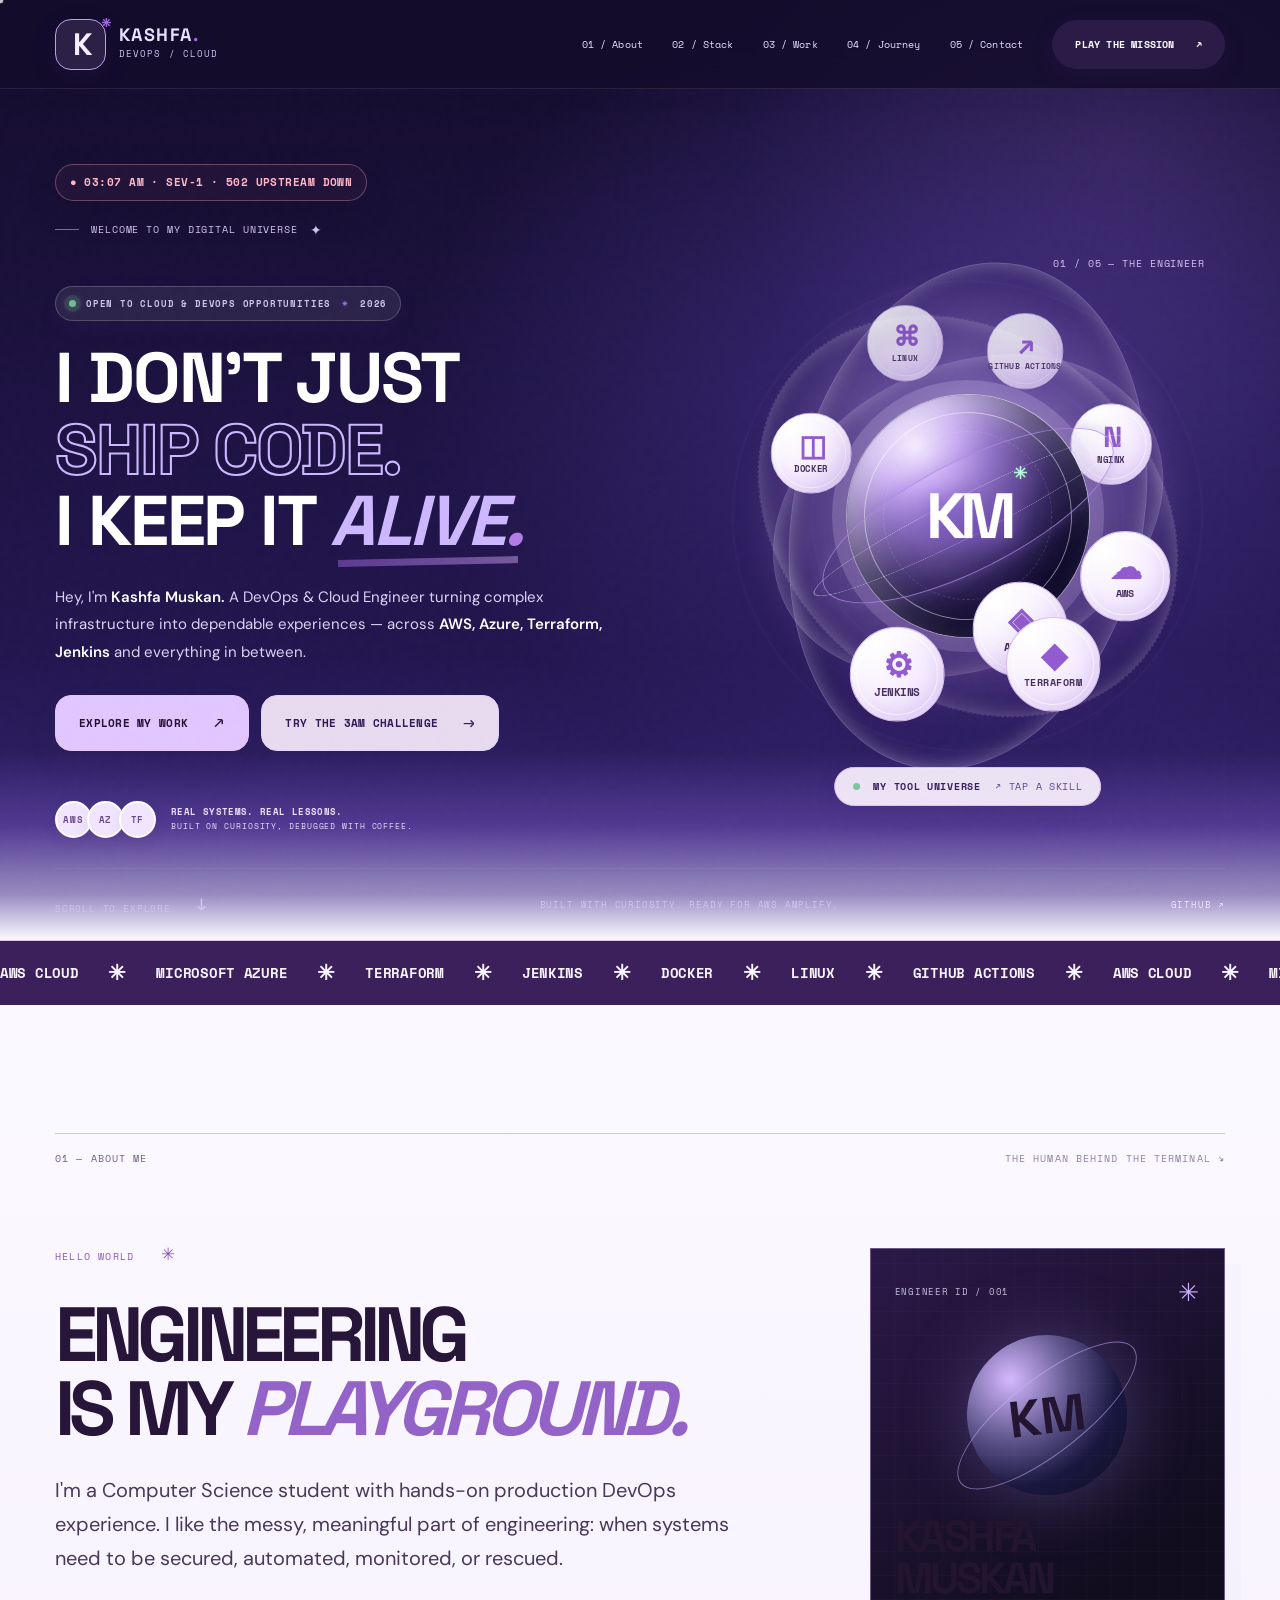
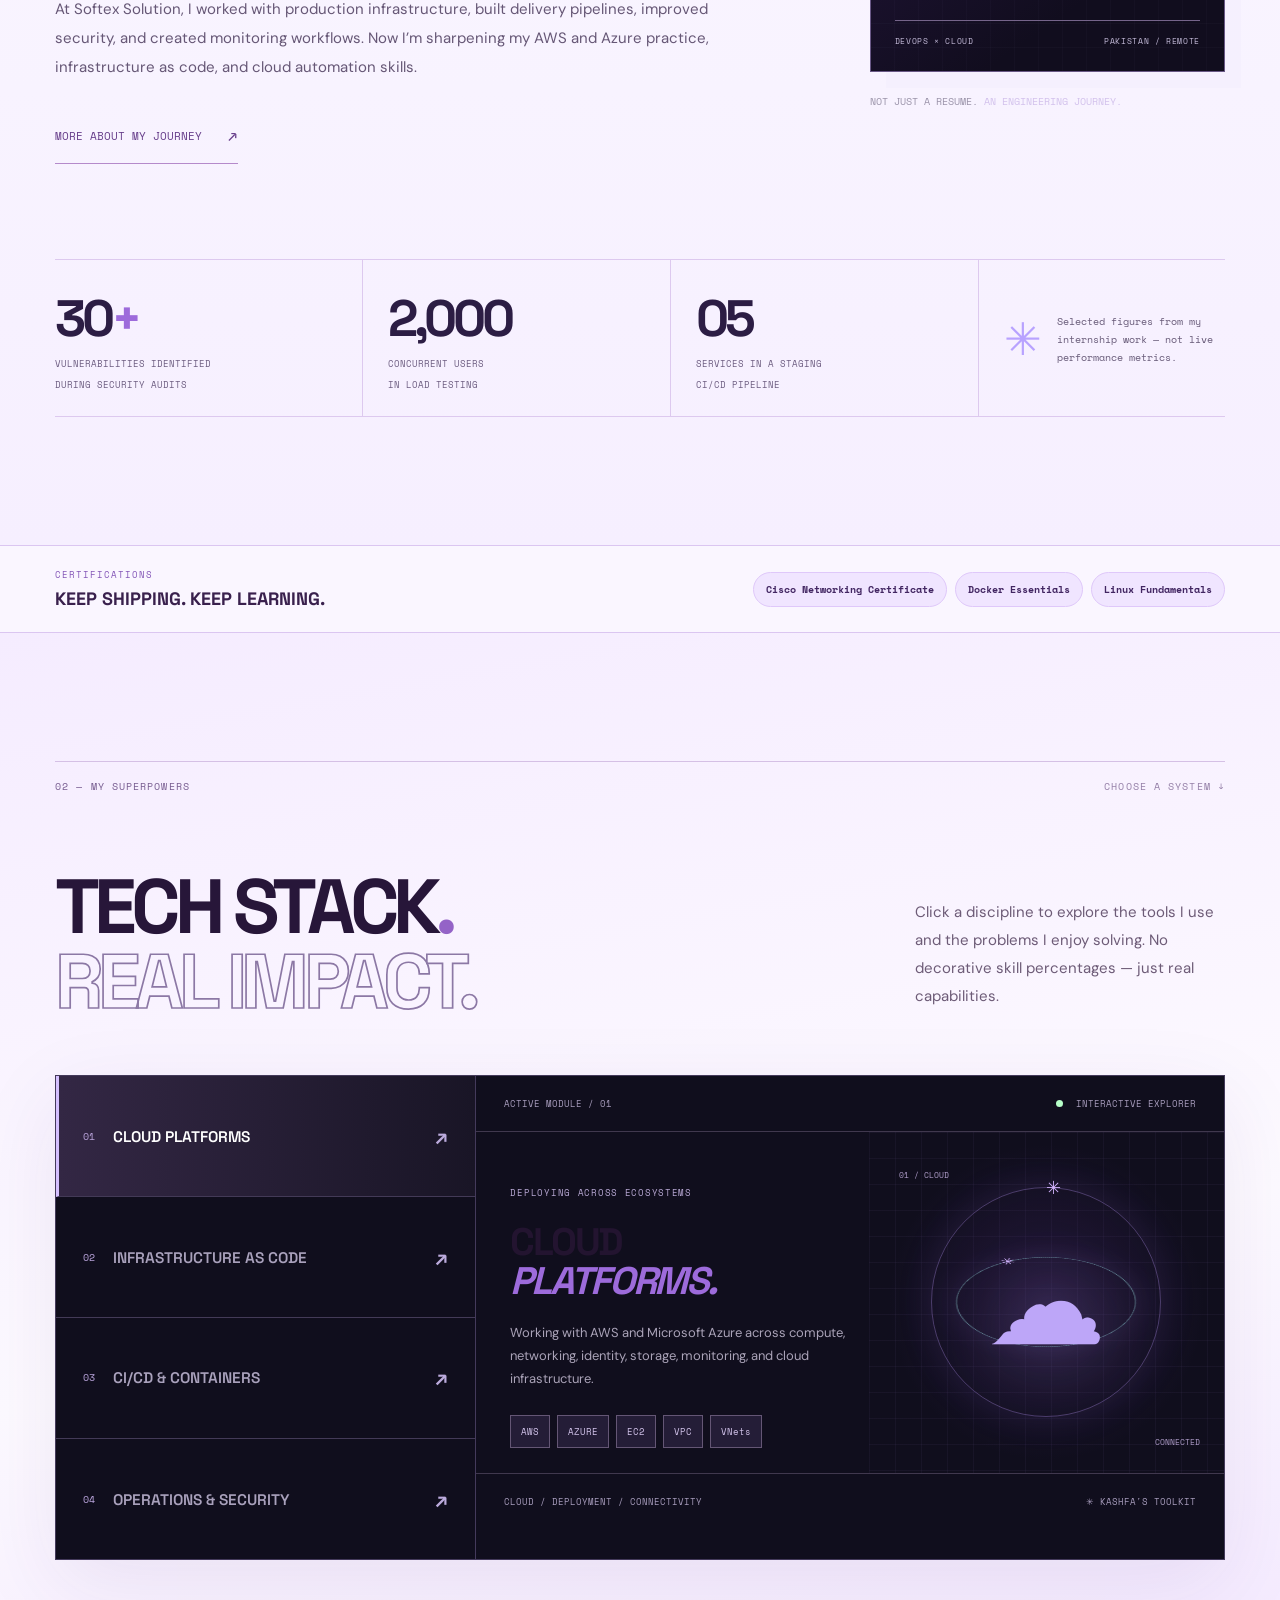
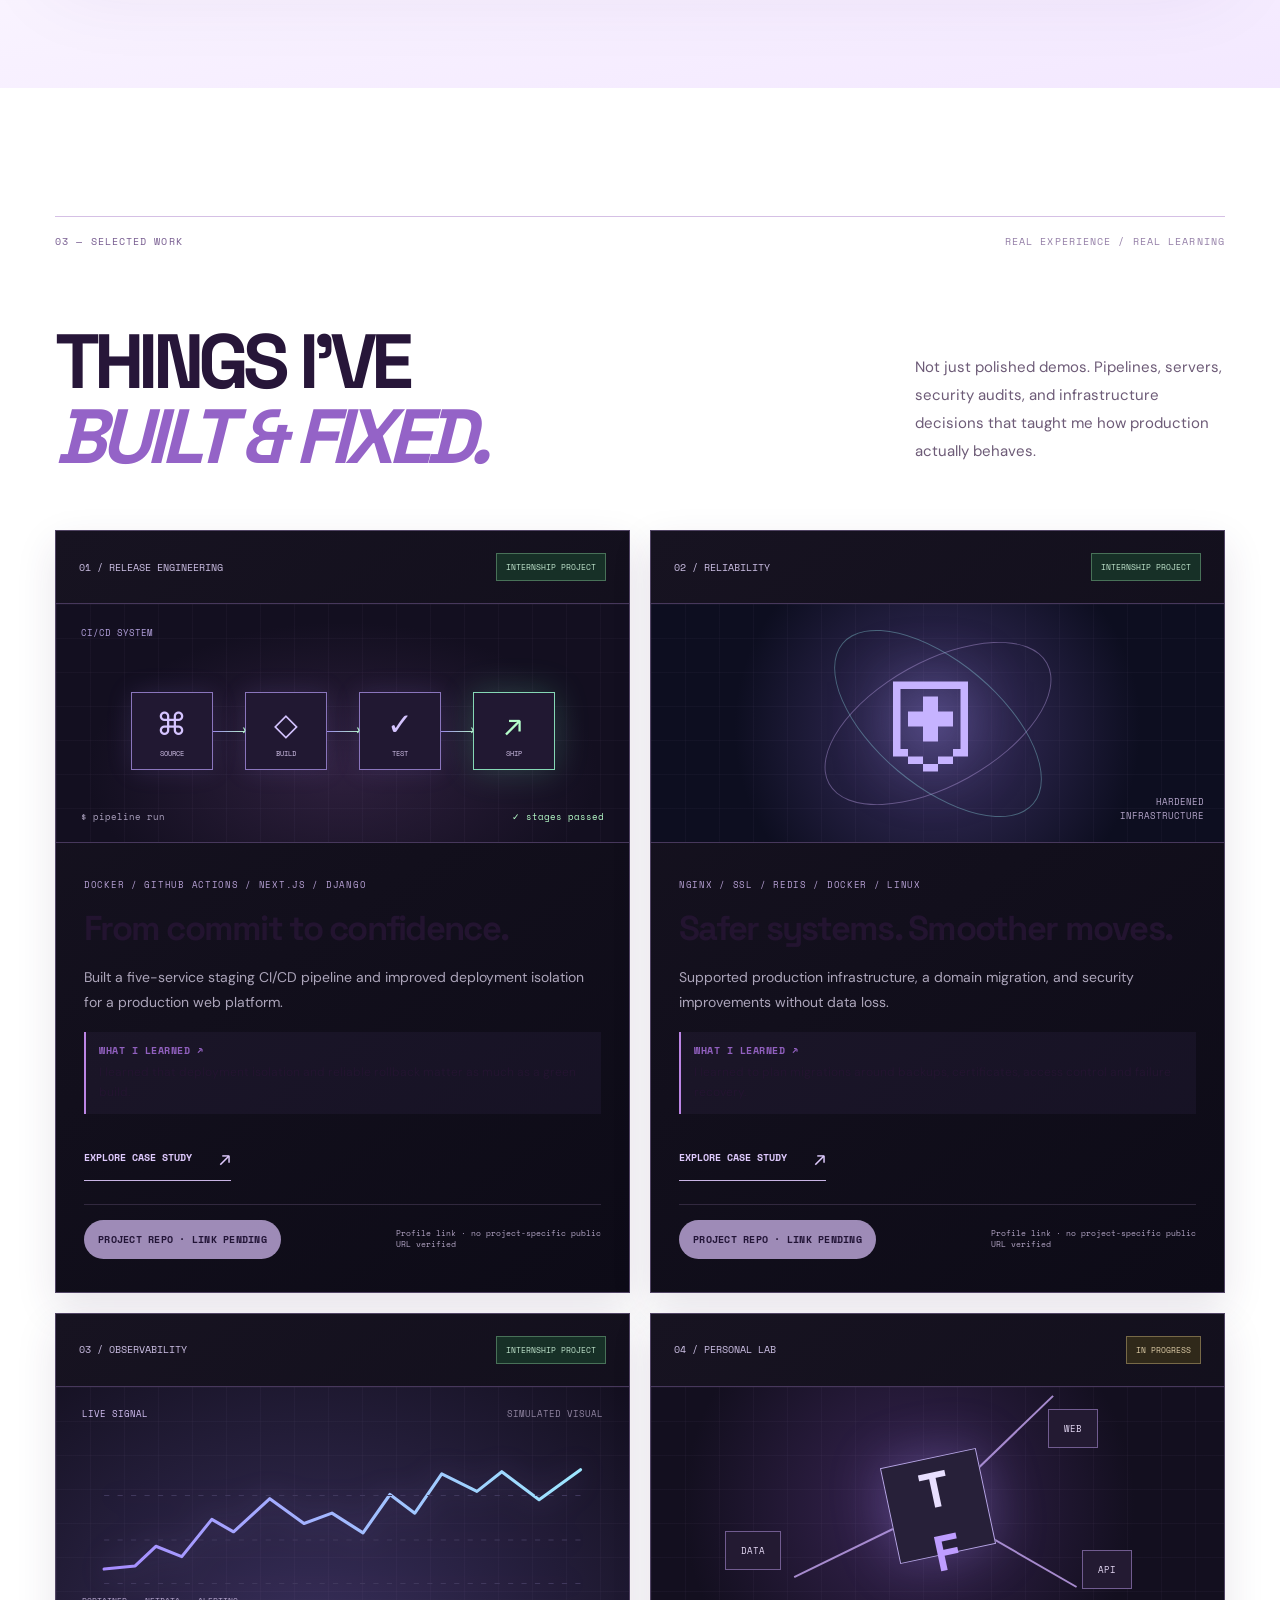
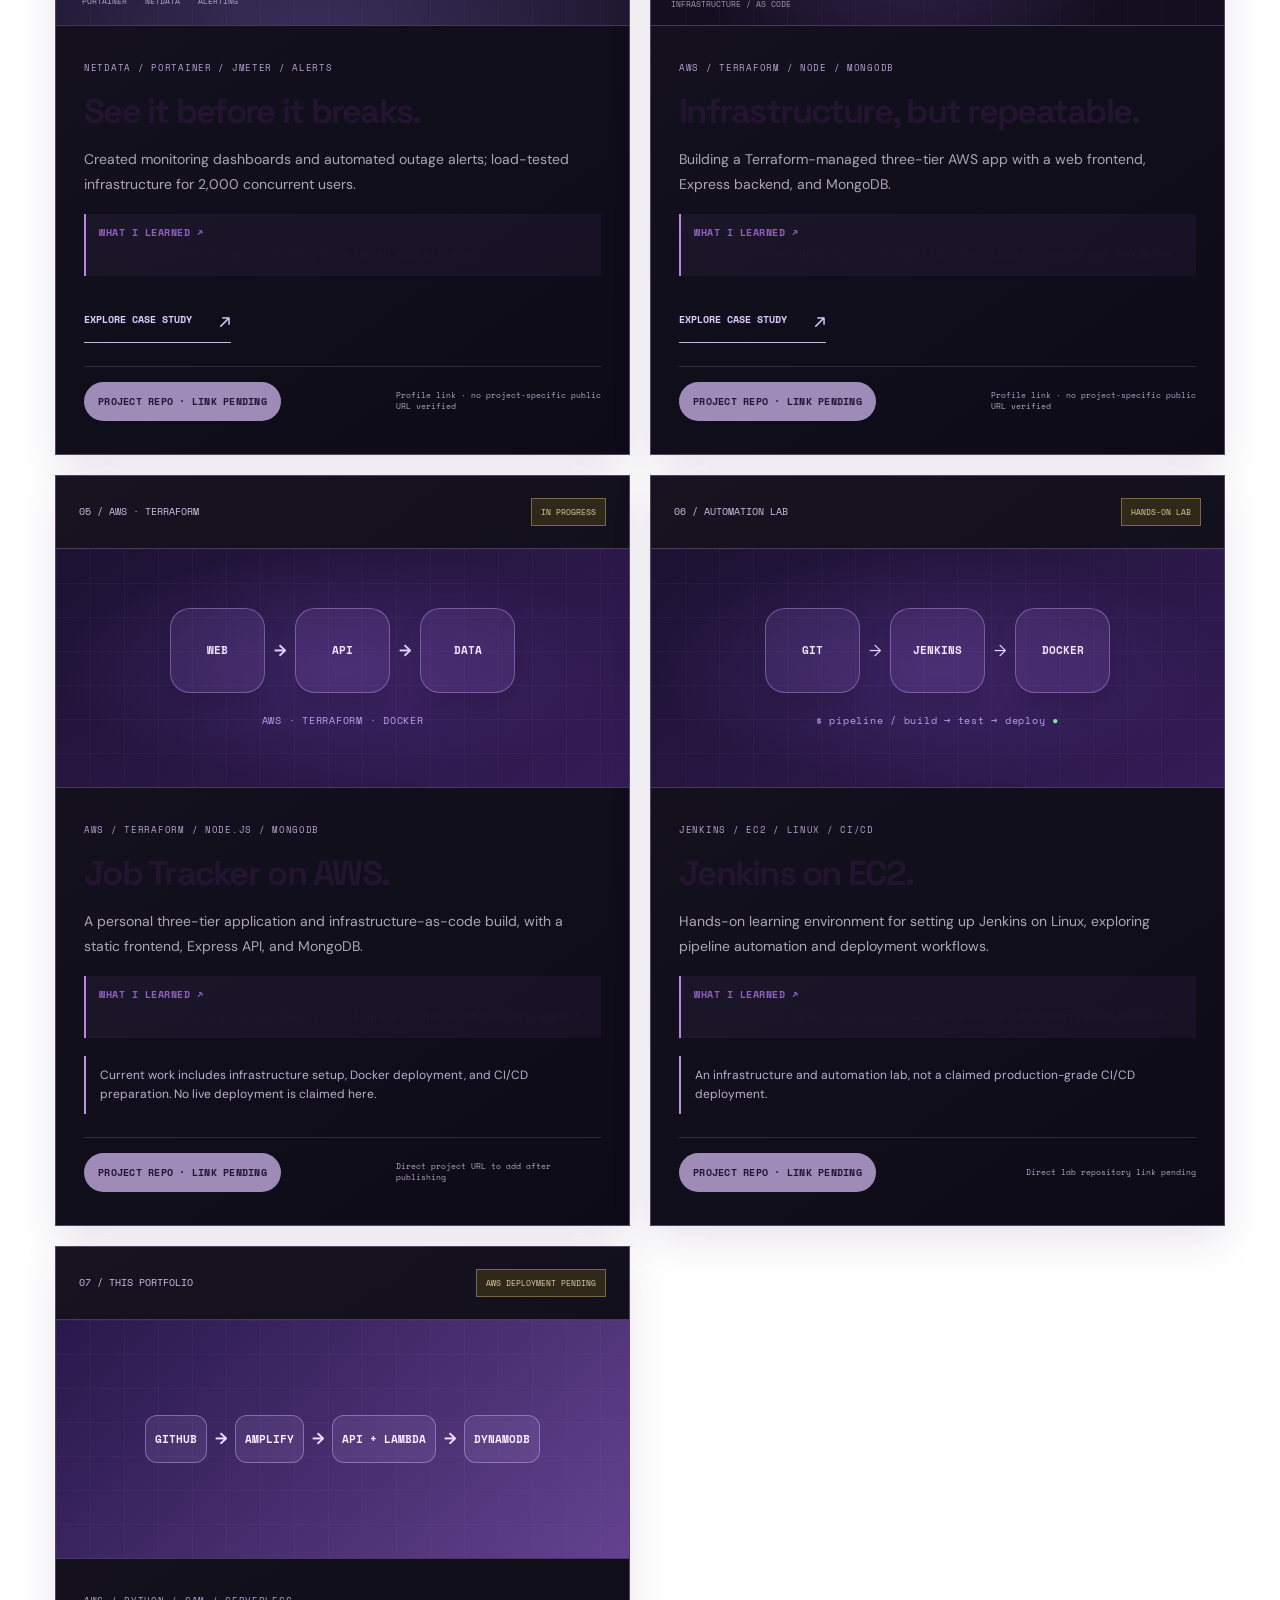
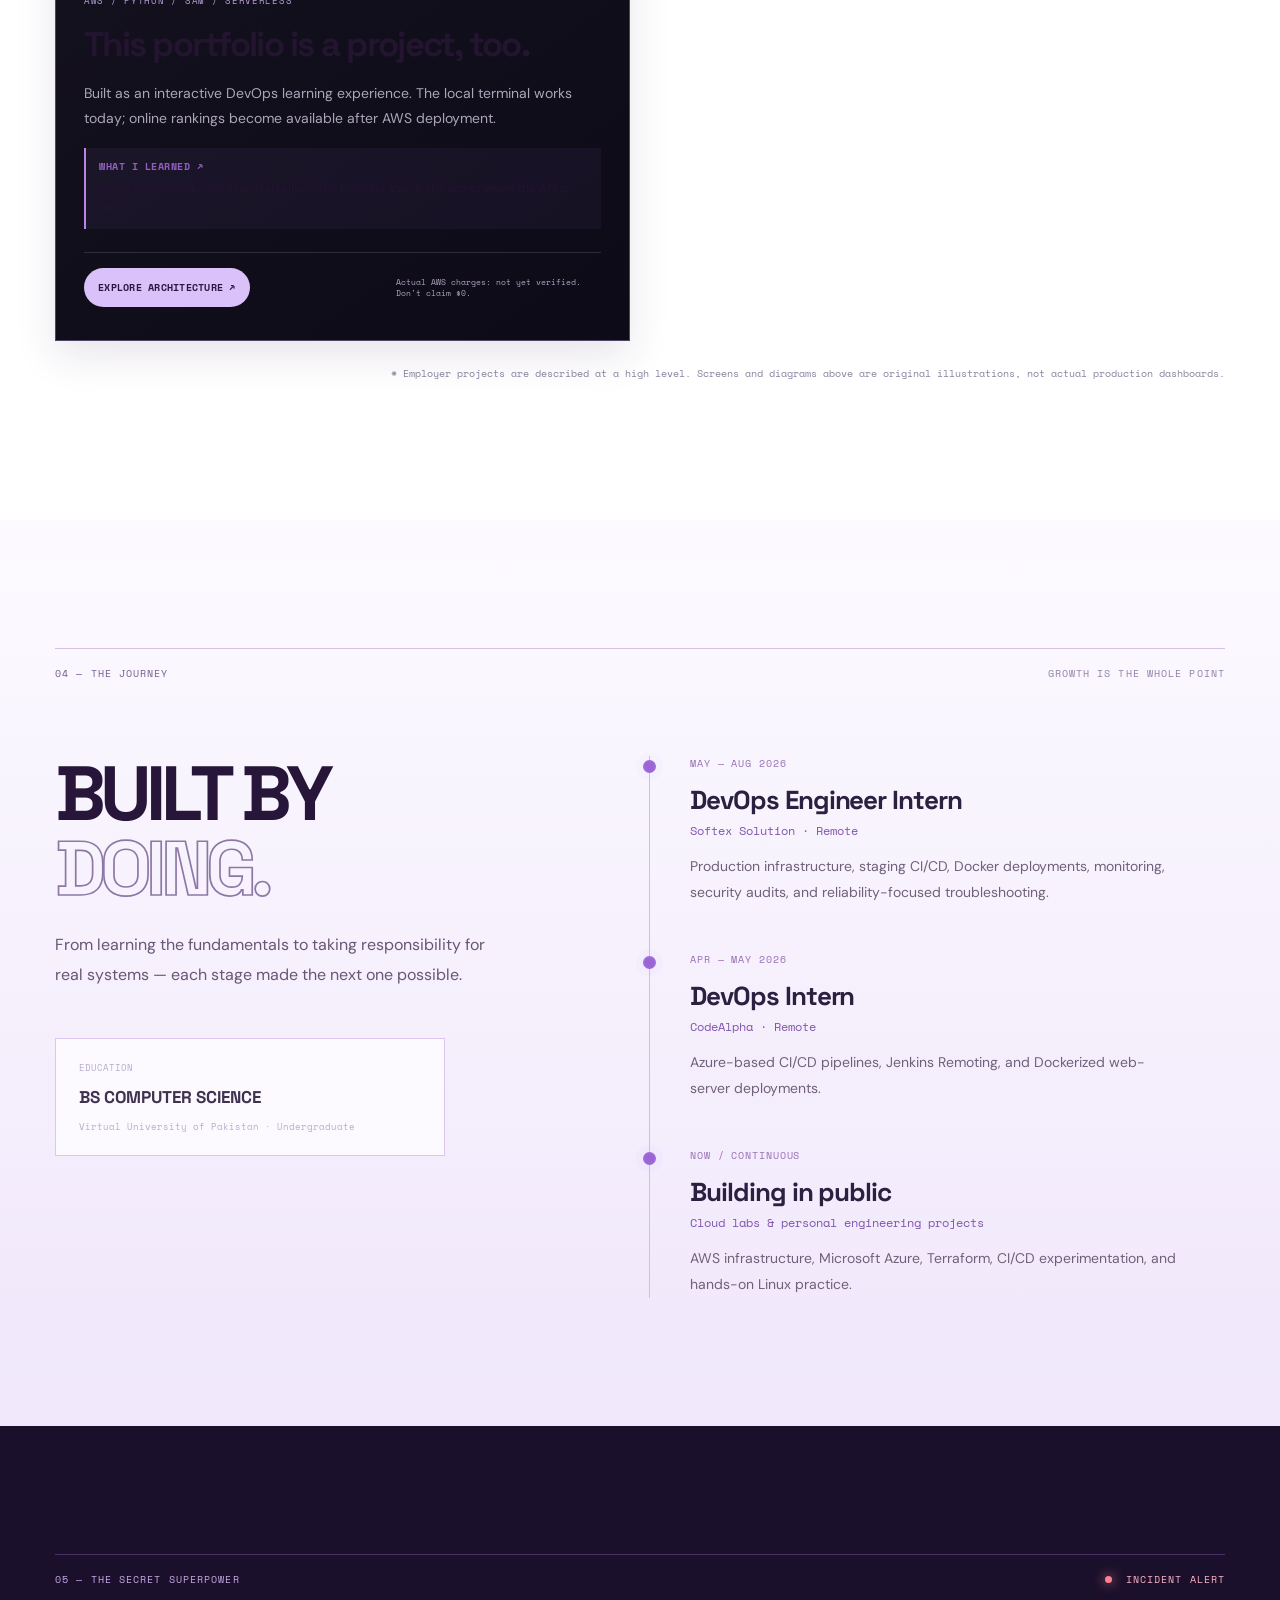
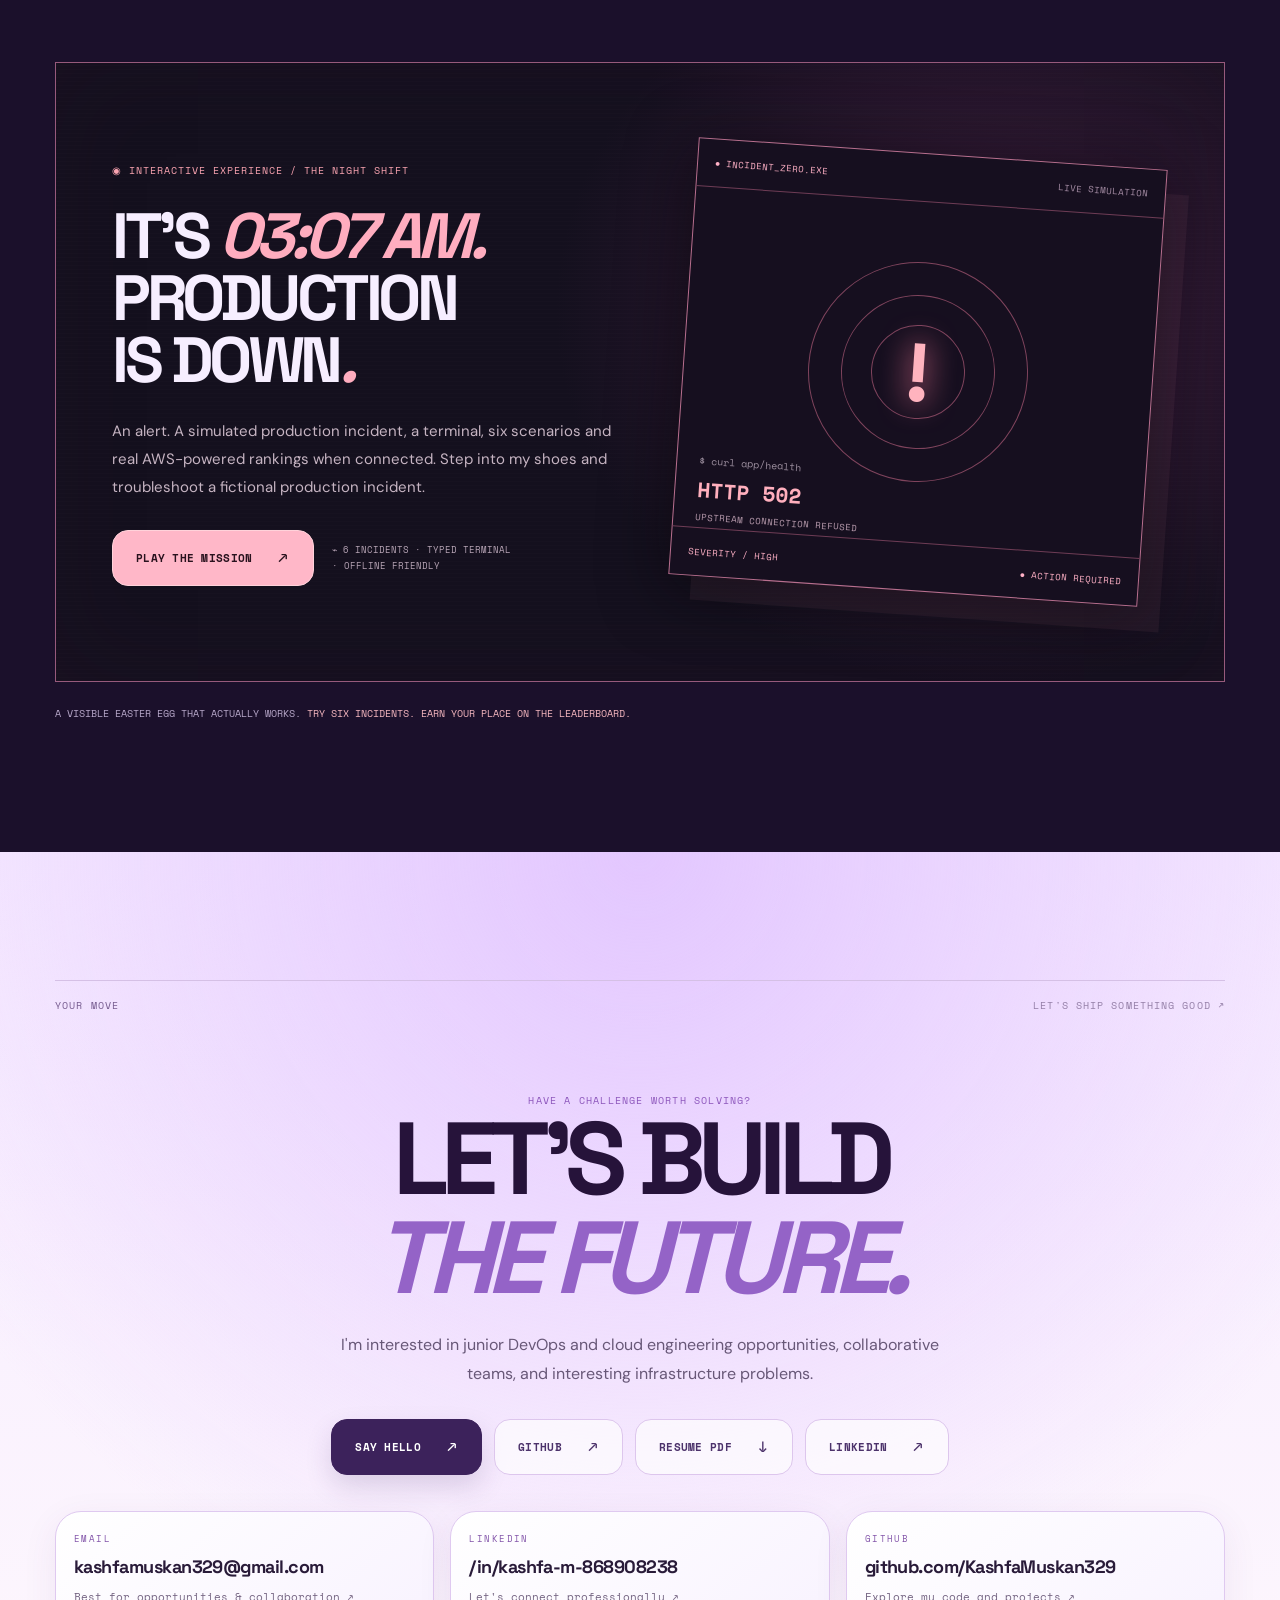
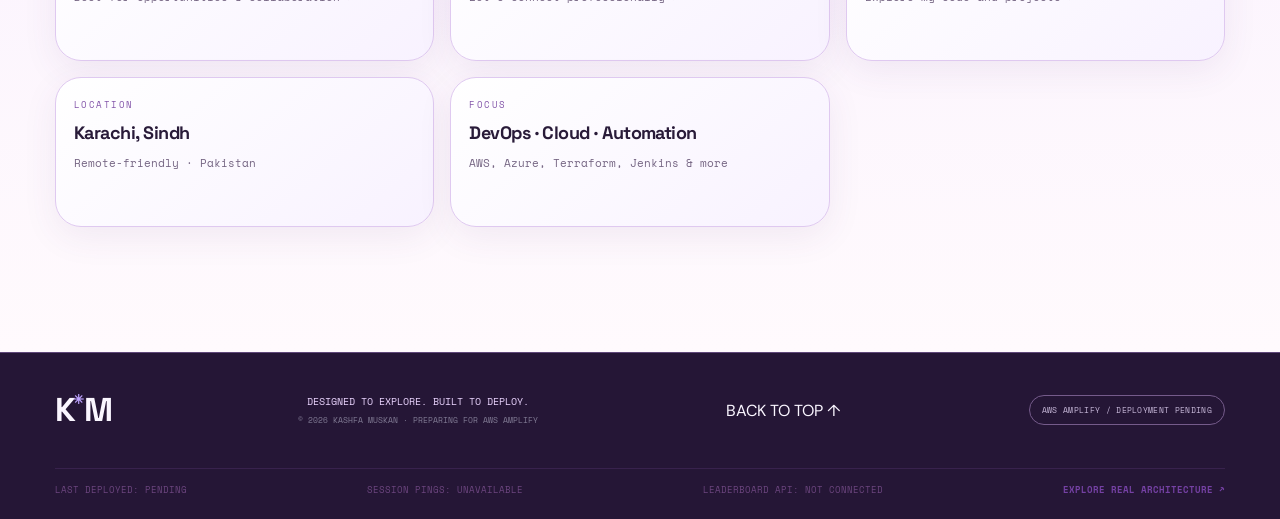
==== index.html @ 668d1894 "Initial commit: Incident Zero DevOps Portfolio" ====
<!DOCTYPE html>

<html lang="en">
<head>
<meta charset="utf-8"/>
<meta content="width=device-width, initial-scale=1" name="viewport"/>
<meta content="#140d2b" name="theme-color"/>
<meta content="Kashfa Muskan — DevOps &amp; Cloud Engineer. Explore the systems I build, the tools I love, and a playable incident-response mission." name="description"/>
<meta content="Kashfa Muskan — DevOps &amp; Cloud Engineer | Incident Zero" property="og:title"/>
<meta content="I don't just ship code. I keep it alive. Meet my projects, AWS &amp; Azure work, and a playable DevOps mission." property="og:description"/>
<title>Kashfa Muskan — DevOps &amp; Cloud Engineer | INCIDENT ZERO</title>
<link href="favicon.svg" rel="icon" type="image/svg+xml"/>
<link href="https://fonts.googleapis.com" rel="preconnect"/>
<link crossorigin="" href="https://fonts.gstatic.com" rel="preconnect"/>
<link href="https://fonts.googleapis.com/css2?family=DM+Sans:wght@400;500;600;700&amp;family=Space+Grotesk:wght@400;500;600;700&amp;family=Space+Mono:wght@400;700&amp;display=swap" rel="stylesheet"/>
<link href="styles.css" rel="stylesheet"/>
<script defer="" src="app.js"></script>
<script defer="" src="config.js"></script><script defer="" src="status.js"></script>
<meta content="og-image.png" property="og:image"/><link href="v4.css" rel="stylesheet"/><meta content="website" property="og:type"/><meta content="Lavender and violet Incident Zero portfolio preview with DevOps skills orbiting a globe" property="og:image:alt"/><meta content="summary_large_image" name="twitter:card"/><link href="v5.css" rel="stylesheet"/><link as="document" href="game.html" rel="preload"/>
<!-- Publish step: replace og:image with your actual absolute Amplify HTTPS URL. --></head>
<body>
<a class="skip-link" href="#main">Skip to content</a>
<div aria-hidden="true" class="cursor-dot" id="cursorDot"></div>
<div aria-hidden="true" class="cursor-ring" id="cursorRing"><span>VIEW</span></div>
<div aria-hidden="true" class="background-noise"></div>
<div aria-hidden="true" class="mouse-ambient" id="mouseAmbient"></div>
<header class="topbar" id="topbar">
<div class="shell navbar">
<a aria-label="Kashfa Muskan home" class="brand" href="#home"><span class="brand-glyph">K<span>*</span></span><span class="brand-copy">KASHFA<span class="brand-pip">.</span><small>DEVOPS / CLOUD</small></span></a>
<button aria-controls="siteNav" aria-expanded="false" aria-label="Toggle navigation" class="mobile-nav-toggle" id="navToggle"><span></span><span></span><span></span></button>
<nav aria-label="Main navigation" class="nav-links" id="siteNav">
<a href="#about">01 / About</a><a href="#expertise">02 / Stack</a><a href="#work">03 / Work</a><a href="#experience">04 / Journey</a>
<a href="#contact">05 / Contact</a><a class="nav-game" href="game.html">PLAY THE MISSION <span>↗</span></a>
</nav>
</div>
</header>
<main id="main">
<section aria-labelledby="hero-title" class="hero" id="home">
<div aria-hidden="true" class="hero-grid"></div><div aria-hidden="true" class="hero-light"></div>
<div class="shell hero-shell">
<div class="hero-left"><div aria-live="off" class="hero-clock" id="heroClock" role="status">● 03:07 AM · SEV-1 · 502 UPSTREAM DOWN</div>
<div class="eyebrow"><span class="eyebrow-line"></span><span>WELCOME TO MY DIGITAL UNIVERSE</span><span class="eyebrow-spark">✦</span></div>
<div class="hero-available"><span class="availability-dot"></span> OPEN TO CLOUD &amp; DEVOPS OPPORTUNITIES <span class="tiny-star">✴</span> 2026</div>
<h1 id="hero-title">I DON'T JUST<br/><span class="outline-word">SHIP CODE.</span><br/>I KEEP IT <span class="alive-word">ALIVE<span class="hero-stop">.</span></span></h1>
<p class="hero-subtitle">Hey, I'm <strong>Kashfa Muskan.</strong> A DevOps &amp; Cloud Engineer turning complex infrastructure into dependable experiences — across <strong>AWS, Azure, Terraform, Jenkins</strong> and everything in between.</p>
<div class="hero-ctas"><a class="btn btn-primary" href="#work">EXPLORE MY WORK <span>↗</span></a><a class="btn btn-secondary" href="game.html">TRY THE 3AM CHALLENGE <span>→</span></a></div>
<div class="hero-bottom-line"><div class="mini-avatars"><span>AWS</span><span>AZ</span><span>TF</span></div><div><strong>REAL SYSTEMS. REAL LESSONS.</strong><small>BUILT ON CURIOSITY, DEBUGGED WITH COFFEE.</small></div></div>
</div>
<div class="hero-right" data-v4="true"><div class="hero-corner-label">01 / 05 — THE ENGINEER</div>
<div aria-label="Interactive floating cloud and DevOps skills. Select a circle to explore my stack." class="orbit-scene constellation-scene" id="orbitScene" role="group">
<div aria-hidden="true" class="constellation-aura"></div>
<div aria-hidden="true" class="constellation-grid"></div>
<div aria-hidden="true" class="orbit-wire orbit-wire-one"></div>
<div aria-hidden="true" class="orbit-wire orbit-wire-two"></div>
<div aria-hidden="true" class="orbit-wire orbit-wire-three"></div>
<div aria-hidden="true" class="center-globe"><div class="globe-inner"></div><div class="globe-horizon"></div><span class="globe-initials">KM<span>✳</span></span><div class="globe-equator"></div></div>
<div class="globe-caption"><span class="caption-dot"></span> MY TOOL UNIVERSE <small>↗ TAP A SKILL</small></div>
<a class="orbit-skill" data-category="cloud" data-orbit="0" data-symbol="☁" href="#expertise"><span class="orbit-skill-icon">☁</span><span>AWS</span></a>
<a class="orbit-skill" data-category="cloud" data-orbit="0" data-symbol="◈" href="#expertise"><span class="orbit-skill-icon">◈</span><span>AZURE</span></a>
<a class="orbit-skill" data-category="iac" data-orbit="1" data-symbol="◆" href="#expertise"><span class="orbit-skill-icon">◆</span><span>TERRAFORM</span></a>
<a class="orbit-skill" data-category="delivery" data-orbit="1" data-symbol="⚙" href="#expertise"><span class="orbit-skill-icon">⚙</span><span>JENKINS</span></a>
<a class="orbit-skill" data-category="delivery" data-orbit="0" data-symbol="◫" href="#expertise"><span class="orbit-skill-icon">◫</span><span>DOCKER</span></a>
<a class="orbit-skill" data-category="ops" data-orbit="2" data-symbol="⌘" href="#expertise"><span class="orbit-skill-icon">⌘</span><span>LINUX</span></a>
<a class="orbit-skill" data-category="delivery" data-orbit="2" data-symbol="↗" href="#expertise"><span class="orbit-skill-icon">↗</span><span>GITHUB ACTIONS</span></a>

<a class="orbit-skill" data-category="ops" data-orbit="2" data-symbol="N" href="#expertise"><span class="orbit-skill-icon">N</span><span>NGINX</span></a>



<div class="constellation-hint">MOVE YOUR CURSOR ✦ EXPLORE THE ORBIT</div>
</div>
<div class="hero-vertical-label">ENGINEER • AUTOMATE • OBSERVE • REPEAT</div></div>
</div>
<div class="hero-footer shell"><span>SCROLL TO EXPLORE <span class="down-arrow">↓</span></span><span>BUILT WITH CURIOSITY. READY FOR AWS AMPLIFY.</span><a href="https://github.com/KashfaMuskan329" rel="noopener noreferrer" target="_blank">GITHUB ↗</a></div>
</section>
<div aria-label="Skills ticker" class="tech-marquee"><div aria-hidden="true" class="marquee-track"><span>AWS CLOUD</span><b>✳</b><span>MICROSOFT AZURE</span><b>✳</b><span>TERRAFORM</span><b>✳</b><span>JENKINS</span><b>✳</b><span>DOCKER</span><b>✳</b><span>LINUX</span><b>✳</b><span>GITHUB ACTIONS</span><b>✳</b><span>AWS CLOUD</span><b>✳</b><span>MICROSOFT AZURE</span><b>✳</b><span>TERRAFORM</span><b>✳</b><span>JENKINS</span><b>✳</b><span>DOCKER</span><b>✳</b><span>LINUX</span><b>✳</b><span>GITHUB ACTIONS</span><b>✳</b></div></div>
<section aria-labelledby="about-title" class="section about-section" id="about">
<div class="shell">
<div class="section-overline"><span>01 — ABOUT ME</span><span class="section-overline-end">THE HUMAN BEHIND THE TERMINAL ↘</span></div>
<div class="about-layout reveal">
<div class="about-main"><p class="hello-tag">HELLO WORLD <span>✳</span></p><h2 id="about-title">ENGINEERING<br/>IS MY <span class="italic-bright">PLAYGROUND.</span></h2><p class="about-lead">I'm a Computer Science student with hands-on production DevOps experience. I like the messy, meaningful part of engineering: when systems need to be secured, automated, monitored, or rescued.</p><p class="about-extra">At Softex Solution, I worked with production infrastructure, built delivery pipelines, improved security, and created monitoring workflows. Now I’m sharpening my AWS and Azure practice, infrastructure as code, and cloud automation skills.</p><a class="text-link" href="#experience">MORE ABOUT MY JOURNEY <span>↗</span></a></div>
<div class="about-side"><div class="identity-frame"><div class="identity-top"><span>ENGINEER ID / 001</span><span class="identity-star">✳</span></div><div class="identity-orb"><span>KM</span><div class="identity-ring"></div></div><div class="identity-name">KASHFA<br/>MUSKAN</div><div class="identity-bottom"><span>DEVOPS × CLOUD</span><span>PAKISTAN / REMOTE</span></div></div><div class="about-card-label">NOT JUST A RESUME. <span>AN ENGINEERING JOURNEY.</span></div></div>
</div>
<div class="proof-strip reveal"><div><strong>30<span>+</span></strong><small>VULNERABILITIES IDENTIFIED<br/>DURING SECURITY AUDITS</small></div><div><strong>2,000</strong><small>CONCURRENT USERS<br/>IN LOAD TESTING</small></div><div><strong>05</strong><small>SERVICES IN A STAGING<br/>CI/CD PIPELINE</small></div><div class="proof-note"><span>✳</span><p>Selected figures from my internship work — not live performance metrics.</p></div></div>
</div>
</section><section aria-label="Certifications" class="certifications-strip"><div class="shell certs-inner"><div><span class="cert-eyebrow">CERTIFICATIONS</span><strong>KEEP SHIPPING. KEEP LEARNING.</strong></div><div class="cert-pills"><span>Cisco Networking Certificate</span><span>Docker Essentials</span><span>Linux Fundamentals</span></div></div></section>
<section aria-labelledby="expertise-title" class="section expertise-section" id="expertise">
<div class="shell"><div class="section-overline"><span>02 — MY SUPERPOWERS</span><span class="section-overline-end">CHOOSE A SYSTEM ↓</span></div>
<div class="section-intro reveal"><h2 id="expertise-title">TECH STACK<span class="text-dot">.</span><br/><span class="outline-small">REAL IMPACT.</span></h2><p>Click a discipline to explore the tools I use and the problems I enjoy solving. No decorative skill percentages — just real capabilities.</p></div>
<div class="expertise-dashboard reveal">
<div aria-label="Explore skills" class="expertise-tabs" role="tablist">
<button aria-controls="skill-panel" aria-selected="true" class="expertise-tab is-selected" data-skill="cloud" id="tab-cloud" role="tab" type="button"><span class="tab-index">01</span><span>CLOUD PLATFORMS</span><span class="tab-icon">↗</span></button>
<button aria-controls="skill-panel" aria-selected="false" class="expertise-tab" data-skill="iac" id="tab-iac" role="tab" tabindex="-1" type="button"><span class="tab-index">02</span><span>INFRASTRUCTURE AS CODE</span><span class="tab-icon">↗</span></button>
<button aria-controls="skill-panel" aria-selected="false" class="expertise-tab" data-skill="delivery" id="tab-delivery" role="tab" tabindex="-1" type="button"><span class="tab-index">03</span><span>CI/CD &amp; CONTAINERS</span><span class="tab-icon">↗</span></button>
<button aria-controls="skill-panel" aria-selected="false" class="expertise-tab" data-skill="ops" id="tab-ops" role="tab" tabindex="-1" type="button"><span class="tab-index">04</span><span>OPERATIONS &amp; SECURITY</span><span class="tab-icon">↗</span></button>
</div>
<div aria-labelledby="tab-cloud" class="expertise-detail" id="skill-panel" role="tabpanel" tabindex="0"><div class="detail-top"><span>ACTIVE MODULE / <span id="skillIndex">01</span></span><span class="detail-indicator"><i></i> INTERACTIVE EXPLORER</span></div><div class="detail-inner"><div class="detail-copy"><span class="detail-caption" id="skillCaption">DEPLOYING ACROSS ECOSYSTEMS</span><h3 id="skillTitle">CLOUD<br/><em>PLATFORMS.</em></h3><p id="skillDescription">Working with AWS and Microsoft Azure across compute, networking, identity, storage, monitoring, and cloud infrastructure.</p><div class="detail-tags" id="skillTags"><span>AWS</span><span>AZURE</span><span>EC2</span><span>VPC</span><span>VNets</span></div></div><div aria-hidden="true" class="skill-art"><div class="art-grid"></div><div class="art-ring art-ring-one"></div><div class="art-ring art-ring-two"></div><span class="skill-art-symbol" id="skillSymbol">☁</span><span class="art-mini art-mini-a">01 / CLOUD</span><span class="art-mini art-mini-b">CONNECTED</span></div></div><div class="detail-bottom"><span id="skillFoot">CLOUD / DEPLOYMENT / CONNECTIVITY</span><span>✳ KASHFA'S TOOLKIT</span></div></div>
</div>
</div>
</section>
<section aria-labelledby="work-title" class="section work-section" id="work"><div class="shell"><div class="section-overline"><span>03 — SELECTED WORK</span><span class="section-overline-end">REAL EXPERIENCE / REAL LEARNING</span></div><div class="work-heading reveal"><h2 id="work-title">THINGS I'VE<br/><span class="italic-bright">BUILT &amp; FIXED.</span></h2><p>Not just polished demos. Pipelines, servers, security audits, and infrastructure decisions that taught me how production actually behaves.</p></div>
<div class="work-grid">
<article class="work-card work-card-featured tilt-card reveal"><div class="work-card-header"><span>01 / RELEASE ENGINEERING</span><span class="work-badge">INTERNSHIP PROJECT</span></div><div aria-hidden="true" class="work-visual pipeline-art"><span class="pipeline-label">CI/CD SYSTEM</span><div class="pipeline-rail"><div class="pipeline-node"><span>⌘</span><small>SOURCE</small></div><span class="pipeline-join"></span><div class="pipeline-node"><span>◇</span><small>BUILD</small></div><span class="pipeline-join"></span><div class="pipeline-node"><span>✓</span><small>TEST</small></div><span class="pipeline-join"></span><div class="pipeline-node success-node"><span>↗</span><small>SHIP</small></div></div><div class="pipeline-console">$ pipeline run <span>✓ stages passed</span></div></div><div class="work-card-content"><span class="work-kicker">DOCKER / GITHUB ACTIONS / NEXT.JS / DJANGO</span><h3>From commit to confidence.</h3><p>Built a five-service staging CI/CD pipeline and improved deployment isolation for a production web platform.</p><p class="learning-line"><strong>WHAT I LEARNED ↗</strong> I learned that deployment isolation and reliable rollback matter as much as a green build.</p><button aria-controls="work-detail-1" aria-expanded="false" class="work-expand" type="button">EXPLORE CASE STUDY <span>↗</span></button><div class="work-detail" hidden="" id="work-detail-1"><strong>THE PROBLEM</strong><p>Multi-service staging dependencies and the risk of staging releases affecting production.</p><strong>MY APPROACH</strong><p>Configured a staging delivery pipeline, troubleshot cross-stack dependencies, and used dedicated Docker containers and branch-aware GitHub Actions workflows.</p><strong>WHAT I LEARNED</strong><p>Deployments are safer when environments are explicit, isolated, and observable.</p></div><div class="project-link-row"><span class="project-link project-link-pending" title="No public project-specific repository verified">PROJECT REPO · LINK PENDING</span><span class="project-link-note">Profile link · no project-specific public URL verified</span></div></div></article>
<article class="work-card tilt-card reveal"><div class="work-card-header"><span>02 / RELIABILITY</span><span class="work-badge">INTERNSHIP PROJECT</span></div><div aria-hidden="true" class="work-visual reliability-art"><div class="lock-orbit lock-orbit-a"></div><div class="lock-orbit lock-orbit-b"></div><div class="shield-icon">⛨</div><span class="reliability-label">HARDENED<br/>INFRASTRUCTURE</span></div><div class="work-card-content"><span class="work-kicker">NGINX / SSL / REDIS / DOCKER / LINUX</span><h3>Safer systems. Smoother moves.</h3><p>Supported production infrastructure, a domain migration, and security improvements without data loss.</p><p class="learning-line"><strong>WHAT I LEARNED ↗</strong> I learned to plan migrations around backups, certificates, access control and failure recovery.</p><button aria-controls="work-detail-2" aria-expanded="false" class="work-expand" type="button">EXPLORE CASE STUDY <span>↗</span></button><div class="work-detail" hidden="" id="work-detail-2"><strong>THE PROBLEM</strong><p>Maintaining availability and security through infrastructure changes.</p><strong>MY APPROACH</strong><p>Reconfigured Nginx, SSL/Certbot, Redis and Docker during a production domain migration; performed security audits with the team.</p><strong>THE RESULT</strong><p>Domain migration without data loss and over 30 identified security vulnerabilities for remediation.</p></div><div class="project-link-row"><span class="project-link project-link-pending" title="No public project-specific repository verified">PROJECT REPO · LINK PENDING</span><span class="project-link-note">Profile link · no project-specific public URL verified</span></div></div></article>
<article class="work-card tilt-card reveal"><div class="work-card-header"><span>03 / OBSERVABILITY</span><span class="work-badge">INTERNSHIP PROJECT</span></div><div aria-hidden="true" class="work-visual monitoring-art"><div class="monitor-art-top">LIVE SIGNAL <span>SIMULATED VISUAL</span></div><svg aria-label="Decorative, simulated monitoring graph" role="img" viewbox="0 0 460 140"><defs><lineargradient id="gr" x1="0" x2="1"><stop stop-color="#a78bff"></stop><stop offset="1" stop-color="#9de7ff"></stop></lineargradient></defs><path d="M0 114L30 111L50 92L75 102L104 66L125 78L160 46L193 70L220 60L250 79L276 42L300 60L326 22L360 39L384 20L420 47L460 18" fill="none" stroke="url(#gr)" stroke-linecap="round" stroke-linejoin="round" stroke-width="3"></path><path d="M0 43H460M0 86H460M0 128H460" stroke="#40385d" stroke-dasharray="5 8"></path></svg><div class="monitor-art-bottom"><span>PORTAINER</span><span>NETDATA</span><span>ALERTING</span></div></div><div class="work-card-content"><span class="work-kicker">NETDATA / PORTAINER / JMETER / ALERTS</span><h3>See it before it breaks.</h3><p>Created monitoring dashboards and automated outage alerts; load-tested infrastructure for 2,000 concurrent users.</p><p class="learning-line"><strong>WHAT I LEARNED ↗</strong> I learned that monitoring is useful only when signals lead to action.</p><button aria-controls="work-detail-3" aria-expanded="false" class="work-expand" type="button">EXPLORE CASE STUDY <span>↗</span></button><div class="work-detail" hidden="" id="work-detail-3"><strong>THE PROBLEM</strong><p>Limited visibility into server health and container disruptions.</p><strong>MY APPROACH</strong><p>Built a real-time control room with Netdata and Portainer, added email-based outage and recovery notifications, and performed Apache JMeter load testing.</p><strong>WHY IT MATTERS</strong><p>Reliable systems require knowing what's wrong before your users report it.</p></div><div class="project-link-row"><span class="project-link project-link-pending" title="No public project-specific repository verified">PROJECT REPO · LINK PENDING</span><span class="project-link-note">Profile link · no project-specific public URL verified</span></div></div></article>
<article class="work-card tilt-card reveal"><div class="work-card-header"><span>04 / PERSONAL LAB</span><span class="work-badge work-badge-progress">IN PROGRESS</span></div><div aria-hidden="true" class="work-visual terraform-art"><div class="tf-central">T<span>F</span></div><div class="tf-wire tf-wire-a"></div><div class="tf-wire tf-wire-b"></div><div class="tf-wire tf-wire-c"></div><span class="tf-node tf-node-a">WEB</span><span class="tf-node tf-node-b">API</span><span class="tf-node tf-node-c">DATA</span><div class="terraform-caption">INFRASTRUCTURE / AS CODE</div></div><div class="work-card-content"><span class="work-kicker">AWS / TERRAFORM / NODE / MONGODB</span><h3>Infrastructure, but repeatable.</h3><p>Building a Terraform-managed three-tier AWS app with a web frontend, Express backend, and MongoDB.</p><p class="learning-line"><strong>WHAT I LEARNED ↗</strong> I learned to make infrastructure changes repeatable and reviewable with Terraform.</p><button aria-controls="work-detail-4" aria-expanded="false" class="work-expand" type="button">EXPLORE CASE STUDY <span>↗</span></button><div class="work-detail" hidden="" id="work-detail-4"><strong>THE GOAL</strong><p>Define repeatable, understandable cloud infrastructure for a real application.</p><strong>THE STACK</strong><p>Frontend: HTML/CSS/JavaScript. Backend: Node/Express. Data: MongoDB. Infrastructure: AWS and Terraform.</p><strong>CURRENT STATUS</strong><p>This is an active learning/build project, not a completed production deployment.</p></div><div class="project-link-row"><span class="project-link project-link-pending" title="No public project-specific repository verified">PROJECT REPO · LINK PENDING</span><span class="project-link-note">Profile link · no project-specific public URL verified</span></div></div></article>
<article class="work-card tilt-card reveal aws-featured"><div class="work-card-header"><span>05 / AWS · TERRAFORM</span><span class="work-badge work-badge-progress">IN PROGRESS</span></div>
<div class="work-visual tracker-art"><div class="tracker-architecture"><span>WEB</span><b>→</b><span>API</span><b>→</b><span>DATA</span></div><div class="tracker-foot">AWS · TERRAFORM · DOCKER</div></div>
<div class="work-card-content"><span class="work-kicker">AWS / TERRAFORM / NODE.JS / MONGODB</span><h3>Job Tracker on AWS.</h3><p>A personal three-tier application and infrastructure-as-code build, with a static frontend, Express API, and MongoDB.</p><p class="learning-line"><strong>WHAT I LEARNED ↗</strong> I learned to connect application layers while keeping configuration and state explicit.</p><div class="work-detail-inline">Current work includes infrastructure setup, Docker deployment, and CI/CD preparation. No live deployment is claimed here.</div><div class="project-link-row"><span class="project-link project-link-pending" title="No public project-specific repository verified">PROJECT REPO · LINK PENDING</span><span class="project-link-note">Direct project URL to add after publishing</span></div></div></article>
<article class="work-card tilt-card reveal aws-featured"><div class="work-card-header"><span>06 / AUTOMATION LAB</span><span class="work-badge work-badge-progress">HANDS-ON LAB</span></div>
<div class="work-visual jenkins-art"><div class="jenkins-flow"><span>GIT</span><i>→</i><span>JENKINS</span><i>→</i><span>DOCKER</span></div><div class="jenkins-console">$ pipeline / build → test → deploy <span>●</span></div></div>
<div class="work-card-content"><span class="work-kicker">JENKINS / EC2 / LINUX / CI/CD</span><h3>Jenkins on EC2.</h3><p>Hands-on learning environment for setting up Jenkins on Linux, exploring pipeline automation and deployment workflows.</p><p class="learning-line"><strong>WHAT I LEARNED ↗</strong> I learned to investigate build logs and understand how automation agents connect.</p><div class="work-detail-inline">An infrastructure and automation lab, not a claimed production-grade CI/CD deployment.</div><div class="project-link-row"><span class="project-link project-link-pending" title="No public project-specific repository verified">PROJECT REPO · LINK PENDING</span><span class="project-link-note">Direct lab repository link pending</span></div></div></article><article class="work-card tilt-card reveal portfolio-project-card"><div class="work-card-header"><span>07 / THIS PORTFOLIO</span><span class="work-badge work-badge-progress">AWS DEPLOYMENT PENDING</span></div><div aria-label="Static diagram of intended website hosting and backend" class="work-visual portfolio-arch-art"><span>GITHUB</span><b>→</b><span>AMPLIFY</span><b>→</b><span>API + LAMBDA</span><b>→</b><span>DYNAMODB</span></div><div class="work-card-content"><span class="work-kicker">AWS / PYTHON / SAM / SERVERLESS</span><h3>This portfolio is a project, too.</h3><p>Built as an interactive DevOps learning experience. The local terminal works today; online rankings become available after AWS deployment.</p><p class="learning-line"><strong>WHAT I LEARNED ↗</strong> I learned to design for graceful failure: the browser game still works when the API is offline.</p><div class="project-link-row"><a class="project-link" href="game.html#architecture">EXPLORE ARCHITECTURE ↗</a><span class="project-link-note">Actual AWS charges: not yet verified. Don't claim $0.</span></div></div></article></div><p class="work-confidential">* Employer projects are described at a high level. Screens and diagrams above are original illustrations, not actual production dashboards.</p>
</div></section>
<section aria-labelledby="experience-title" class="section experience-section" id="experience"><div class="shell"><div class="section-overline"><span>04 — THE JOURNEY</span><span class="section-overline-end">GROWTH IS THE WHOLE POINT</span></div><div class="experience-layout"><div class="experience-heading reveal"><h2 id="experience-title">BUILT BY<br/><span class="outline-small">DOING.</span></h2><p>From learning the fundamentals to taking responsibility for real systems — each stage made the next one possible.</p><div class="education-box"><span>EDUCATION</span><strong>BS COMPUTER SCIENCE</strong><small>Virtual University of Pakistan · Undergraduate</small></div></div><div class="timeline reveal"><div class="timeline-item"><span class="timeline-circle"></span><div class="timeline-time">MAY — AUG 2026</div><h3>DevOps Engineer Intern</h3><h4>Softex Solution · Remote</h4><p>Production infrastructure, staging CI/CD, Docker deployments, monitoring, security audits, and reliability-focused troubleshooting.</p></div><div class="timeline-item"><span class="timeline-circle"></span><div class="timeline-time">APR — MAY 2026</div><h3>DevOps Intern</h3><h4>CodeAlpha · Remote</h4><p>Azure-based CI/CD pipelines, Jenkins Remoting, and Dockerized web-server deployments.</p></div><div class="timeline-item"><span class="timeline-circle"></span><div class="timeline-time">NOW / CONTINUOUS</div><h3>Building in public</h3><h4>Cloud labs &amp; personal engineering projects</h4><p>AWS infrastructure, Microsoft Azure, Terraform, CI/CD experimentation, and hands-on Linux practice.</p></div></div></div></div></section>
<section aria-labelledby="mission-title" class="section mission-section" id="mission"><div class="shell"><div class="section-overline"><span>05 — THE SECRET SUPERPOWER</span><span class="section-overline-end section-red-dot"><span></span> INCIDENT ALERT</span></div><div class="mission-panel reveal"><div class="mission-scanlines"></div><div class="mission-copy"><span class="mission-mini">◉ INTERACTIVE EXPERIENCE / THE NIGHT SHIFT</span><h2 id="mission-title">IT'S <span>03:07 AM.</span><br/>PRODUCTION<br/>IS DOWN<span class="mission-period">.</span></h2><p>An alert. A simulated production incident, a terminal, six scenarios and real AWS-powered rankings when connected. Step into my shoes and troubleshoot a fictional production incident.</p><div class="mission-actions"><button class="btn btn-mission" id="launchGame" onclick="location.href='game.html'" type="button">PLAY THE MISSION <span>↗</span></button><span>⌁ 6 INCIDENTS · TYPED TERMINAL · OFFLINE FRIENDLY</span></div></div><div aria-label="Stylized production alert illustration" class="mission-screen"><div class="mission-screen-top"><span>● INCIDENT_ZERO.EXE</span><span>LIVE SIMULATION</span></div><div class="mission-screen-body"><div class="radar-rings"><div></div><div></div><div></div><span>!</span></div><div class="mission-screen-code"><span>$ curl app/health</span><strong>HTTP 502</strong><small>UPSTREAM CONNECTION REFUSED</small></div></div><div class="mission-screen-footer"><span>SEVERITY / HIGH</span><span class="blink-red">● ACTION REQUIRED</span></div></div></div><p class="mission-micro">A VISIBLE EASTER EGG THAT ACTUALLY WORKS. <span>TRY SIX INCIDENTS. EARN YOUR PLACE ON THE LEADERBOARD.</span></p></div></section>
<section class="section contact-section" id="contact"><div class="shell"><div class="section-overline"><span>YOUR MOVE</span><span class="section-overline-end">LET'S SHIP SOMETHING GOOD ↗</span></div><div class="contact-main reveal"><span class="contact-eyebrow">HAVE A CHALLENGE WORTH SOLVING?</span><h2>LET'S BUILD<br/><span class="italic-bright">THE FUTURE.</span></h2><p>I'm interested in junior DevOps and cloud engineering opportunities, collaborative teams, and interesting infrastructure problems.</p><div class="contact-actions"><a class="btn btn-primary" href="mailto:kashfamuskan329@gmail.com">SAY HELLO <span>↗</span></a><a class="btn btn-secondary" href="https://github.com/KashfaMuskan329" rel="noopener noreferrer" target="_blank">GITHUB <span>↗</span></a><a class="btn btn-secondary" download="" href="resume.pdf">RESUME PDF <span>↓</span></a><a class="btn btn-secondary" href="https://linkedin.com/in/kashfa-m-868908238" rel="noopener noreferrer" target="_blank">LINKEDIN <span>↗</span></a></div><div class="contact-grid reveal"><a class="contact-card" href="mailto:kashfamuskan329@gmail.com"><small>EMAIL</small><strong>kashfamuskan329@gmail.com</strong><span>Best for opportunities &amp; collaboration ↗</span></a><a class="contact-card" href="https://linkedin.com/in/kashfa-m-868908238" rel="noopener noreferrer" target="_blank"><small>LINKEDIN</small><strong>/in/kashfa-m-868908238</strong><span>Let's connect professionally ↗</span></a><a class="contact-card" href="https://github.com/KashfaMuskan329" rel="noopener noreferrer" target="_blank"><small>GITHUB</small><strong>github.com/KashfaMuskan329</strong><span>Explore my code and projects ↗</span></a><div class="contact-card contact-card-static"><small>LOCATION</small><strong>Karachi, Sindh</strong><span>Remote-friendly · Pakistan</span></div><div class="contact-card contact-card-static"><small>FOCUS</small><strong>DevOps · Cloud · Automation</strong><span>AWS, Azure, Terraform, Jenkins &amp; more</span></div></div></div></div></section>
</main>
<footer class="site-footer"><div class="shell footer-content"><a class="footer-logo" href="#home">K<span>✳</span>M</a><div><span>DESIGNED TO EXPLORE. BUILT TO DEPLOY.</span><small>© 2026 KASHFA MUSKAN · PREPARING FOR AWS AMPLIFY</small></div><a href="#home">BACK TO TOP ↑</a><span class="deployment-status" id="deploymentStatus">AWS AMPLIFY / DEPLOYMENT PENDING</span></div><div class="shell live-status-strip"><span id="deployDate">LAST DEPLOYED: PENDING</span><span id="liveVisits">SESSION PINGS: UNAVAILABLE</span><span id="backendStatus">LEADERBOARD API: NOT CONNECTED</span><a href="game.html#architecture">EXPLORE REAL ARCHITECTURE ↗</a></div></footer>
<div aria-hidden="true" class="game-overlay" hidden="" id="gameOverlay"><div class="game-backdrop" id="gameBackdrop"></div><section aria-labelledby="gameTitle" aria-modal="true" class="game-dialog" role="dialog" tabindex="-1"><div class="game-top"><div class="game-brand"><span class="game-logo">✳</span><span>INCIDENT ZERO <small>THE NIGHT SHIFT</small></span></div><div class="game-top-right"><span class="game-sev"><span></span> SEV-1 INCIDENT</span><button aria-label="Close game" class="game-close" id="closeGame" type="button">✕</button></div></div><div class="game-main"><aside class="game-sidebar"><div class="game-side-heading">MISSION CONTROL <span>© 2026</span></div><div class="game-score"><span>INCIDENT SCORE</span><strong id="gameScore">100</strong><small>REMAIN CALM. FOLLOW THE EVIDENCE.</small></div><div class="game-progress-caption">INVESTIGATION PROGRESS <span id="gameProgress">0 / 4</span></div><div class="game-progress-track"><div id="gameProgressBar"></div></div><div class="game-status-list"><div><span>●</span> SIMULATION ACTIVE</div><div><span>○</span> NO REAL SERVERS AFFECTED</div><div><span>○</span> RETRIES <strong id="gameRetries">0</strong></div></div><div class="game-side-bottom">"The best debugging tool is knowing what to inspect next."<span>— THE ENGINEER'S MINDSET</span></div></aside><div class="game-play"><div class="game-steps"><span id="gameChapter">MISSION 01 / 04</span><span>03:07:42 LOCAL SIM TIME</span></div><div class="game-console"><div class="console-bar"><span class="console-dots"><i></i><i></i><i></i></span><span>root@incident-zero:~</span><span>TERMINAL / READ-ONLY</span></div><div aria-live="polite" class="console-lines" id="gameConsole"><span class="line-prefix">$</span> curl -I https://example.test<br/><span class="log-error">HTTP/1.1 502 BAD GATEWAY</span></div></div><div aria-live="polite" id="gameContent"><div class="game-question-tag">YOUR SHIFT STARTS NOW</div><h2 id="gameTitle">THE SERVICE IS DOWN.</h2><p>Users are reporting a 502 error. You'll investigate logs, identify the root cause, and restore the app. Every decision counts — but you can always learn and retry.</p><div class="game-choice-list"><button class="game-choice game-start-choice" id="gameStart" type="button"><span>START INVESTIGATION</span><span>↗</span></button></div><p class="game-disclaimer">This is an educational simulation inspired by real DevOps work. It doesn't connect to any live AWS or employer system.</p></div><div class="game-footbar"><span>⌘ REMEMBER: EVIDENCE BEFORE ACTION</span><button id="gameRestart" type="button">↺ RESTART</button><a class="advanced-link" href="game.html">OPEN TERMINAL MODE ↗</a></div></div></div></section></div>
</body>
</html>
---- styles.css ----
:root{--bg:#080811;--bg2:#0e0d19;--panel:#111120;--white:#f5f2ff;--muted:#a29cb6;--muted2:#777288;--line:#2d293d;--lav:#c0aaff;--lilac:#a88cff;--cyan:#9ce9ef;--green:#b9f7c5;--red:#ff8a9e;--mono:'Space Mono',monospace;--display:'Space Grotesk',sans-serif;--body:'DM Sans',sans-serif}
*{box-sizing:border-box}html{scroll-behavior:smooth;scroll-padding-top:90px}body{margin:0;background:var(--bg);color:var(--white);font-family:var(--body);overflow-x:hidden;-webkit-font-smoothing:antialiased}button,a{touch-action:manipulation}button{font:inherit;cursor:pointer}a{color:inherit;text-decoration:none}p,h1,h2,h3,h4{margin-top:0}img,svg{max-width:100%}::selection{background:#b9a2fa;color:#0d091a}[hidden]{display:none!important}.shell{width:min(1430px,calc(100% - 110px));margin:auto}.skip-link{position:absolute;top:-55px;left:15px;z-index:9999;background:white;color:black;padding:12px}.skip-link:focus{top:12px}:focus-visible{outline:2px solid #d2b3ff;outline-offset:4px}
.background-noise{pointer-events:none;position:fixed;z-index:80;inset:0;opacity:.19;background-image:url("data:image/svg+xml,%3Csvg viewBox='0 0 170 170' xmlns='http://www.w3.org/2000/svg'%3E%3Cfilter id='n'%3E%3CfeTurbulence type='fractalNoise' baseFrequency='.72' numOctaves='3' stitchTiles='stitch'/%3E%3C/filter%3E%3Crect width='100%25' height='100%25' filter='url(%23n)' opacity='.17'/%3E%3C/svg%3E")} .mouse-ambient{position:fixed;pointer-events:none;inset:0;z-index:0;background:radial-gradient(550px circle at var(--mouse-x,65%) var(--mouse-y,30%),rgba(126,99,215,.064),transparent 68%)}
@media(pointer:fine){body.has-custom-cursor,body.has-custom-cursor a,body.has-custom-cursor button,body.has-custom-cursor [role="tab"]{cursor:none}.cursor-dot{position:fixed;left:0;top:0;z-index:200;width:7px;height:7px;border-radius:100%;background:#dfd4ff;pointer-events:none;transform:translate(-50%,-50%);mix-blend-mode:difference}.cursor-ring{position:fixed;left:0;top:0;z-index:199;width:43px;height:43px;border:1px solid #d1c0ffb5;border-radius:50%;pointer-events:none;display:grid;place-items:center;transform:translate(-50%,-50%);transition:width .25s,height .25s,background .25s,border-color .25s;backdrop-filter:blur(1px)}.cursor-ring span{font:8px var(--mono);display:none}.cursor-ring.cursor-hover{width:84px;height:84px;background:#ac94f126;border-color:#d1c0ff}.cursor-ring.cursor-hover span{display:block}}@media(pointer:coarse){.cursor-dot,.cursor-ring{display:none}}
/* navigation */
.topbar{position:fixed;z-index:100;width:100%;top:0;left:0;border-bottom:1px solid rgba(205,180,255,.11);background:rgba(9,9,19,.76);backdrop-filter:blur(23px);-webkit-backdrop-filter:blur(23px);transition:background .2s}.topbar.scrolled{background:#0b0a17ec}.navbar{height:88px;display:flex;align-items:center;justify-content:space-between;gap:30px}.brand{display:inline-flex;align-items:center;gap:13px;flex-shrink:0}.brand-glyph{display:grid;place-items:center;width:51px;height:51px;border:1px solid #6d5c95;background:linear-gradient(145deg,#221931,#100f1a);font:700 31px var(--display);letter-spacing:-4px;position:relative}.brand-glyph span{color:var(--lav);font-size:20px;position:absolute;top:-8px;right:-7px;letter-spacing:0}.brand-copy{font:700 18px/1.1 var(--display);letter-spacing:.08em}.brand-pip{color:var(--lav)}.brand-copy small{font:9px/2 var(--mono);letter-spacing:.12em;color:#a49ab9;display:block}.nav-links{display:flex;gap:clamp(10px,2.3vw,33px);align-items:center}.nav-links>a{font:10px var(--mono);letter-spacing:.01em;color:#b5aec6;white-space:nowrap;transition:color .2s}.nav-links>a:hover,.nav-links>a:focus-visible{color:white}.nav-links>a.nav-game{color:#0b0916;background:var(--lav);padding:16px 18px;font-weight:700;letter-spacing:.02em;border:1px solid var(--lav);box-shadow:0 4px 32px #9880e72f}.nav-game span{padding-left:15px}.nav-links>a.nav-game:hover{background:#e3d9ff}.mobile-nav-toggle{display:none}
/* hero */
.hero{min-height:880px;position:relative;overflow:hidden;border-bottom:1px solid #2c263d;background:radial-gradient(ellipse 54% 60% at 73% 54%,#221b3b 0,#0d0b1c 72%,transparent 100%),linear-gradient(135deg,#0a0912,#0b0a14 65%)}.hero-grid{position:absolute;inset:0;pointer-events:none;background-image:linear-gradient(#b4a3d00a 1px,transparent 1px),linear-gradient(90deg,#b4a3d00a 1px,transparent 1px);background-size:68px 68px;mask-image:linear-gradient(to right,transparent 10%,black 85%)}.hero-light{position:absolute;width:60vw;height:50vw;right:-23%;top:-33%;background:radial-gradient(circle,#b1a1ff12,transparent 68%);pointer-events:none}.hero-shell{padding-top:180px;min-height:805px;display:grid;grid-template-columns:1.02fr .98fr;position:relative;align-items:center}.hero-left{position:relative;z-index:3;padding-bottom:30px}.eyebrow,.hero-available,.hero-bottom-line,.hero-footer,.hero-corner-label,.hero-vertical-label{font:10px var(--mono);letter-spacing:.09em}.eyebrow{display:flex;align-items:center;gap:12px;color:#c9bbf0}.eyebrow-line{width:24px;height:1px;background:var(--lav)}.eyebrow-spark{font-size:14px}.hero-available{display:inline-flex;align-items:center;gap:10px;background:#202034;border:1px solid #5a4a7a;color:#d6cbea;margin-top:46px;margin-bottom:22px;padding:10px 13px;font-size:9px}.availability-dot,.status-pulse{display:inline-block;width:7px;height:7px;border-radius:50%;background:#baffca;box-shadow:0 0 0 5px #baffca19,0 0 16px #a7ffb66e}.tiny-star{color:var(--lav)}.hero h1{font:700 clamp(58px,5.65vw,105px)/.97 var(--display);letter-spacing:-.075em;margin:0 0 27px;white-space:nowrap;position:relative;z-index:3}.outline-word{color:transparent;-webkit-text-stroke:1.8px #c5bfdc}.alive-word{color:#d5c5ff;font-style:italic;position:relative}.alive-word::after{content:'';height:8px;width:93%;position:absolute;left:8px;bottom:1px;background:linear-gradient(90deg,#ae8aff,#8fcbd0);opacity:.56;transform:rotate(-1.2deg);z-index:-1}.hero-stop{color:var(--cyan)}.hero-subtitle{max-width:585px;color:#bbb4c9;line-height:1.84;font-size:15px;margin-bottom:28px}.hero-subtitle strong{color:#f3effd;font-weight:600}.hero-ctas,.contact-actions{display:flex;gap:12px;align-items:center;flex-wrap:wrap}.btn{display:inline-flex;align-items:center;justify-content:space-between;gap:25px;min-height:56px;padding:0 23px;border:1px solid transparent;font:700 11px var(--mono);letter-spacing:.025em;transition:background .2s,color .2s,transform .2s,box-shadow .2s}.btn:hover{transform:translateY(-3px)}.btn span{font-size:19px;font-weight:400}.btn-primary{background:#cfbbff;border-color:#dfd3ff;color:#130d20;box-shadow:0 7px 32px #9e86e023}.btn-primary:hover{background:#e6dbff;box-shadow:0 9px 38px #9e86e04a}.btn-secondary{background:#ffffff06;border-color:#5d526f;color:#f1ecfa}.btn-secondary:hover{background:#ffffff15;border-color:#c5b0e7}.hero-bottom-line{margin-top:59px;display:flex;align-items:center;gap:15px;color:#d7d0e8}.mini-avatars{display:flex;padding-left:5px}.mini-avatars span{margin-left:-5px;width:37px;height:37px;border-radius:50%;background:#29203f;border:2px solid #141023;display:grid;place-items:center;font:700 9px var(--mono);color:#d4baff}.mini-avatars span:nth-child(2){background:#233143;color:#a5e7ff}.mini-avatars span:nth-child(3){background:#283329;color:#bdfdc4}.hero-bottom-line strong{display:block;font-size:9px;letter-spacing:.04em}.hero-bottom-line small{display:block;font:8px/2 var(--mono);color:#9e97b0}.hero-right{height:600px;position:relative;min-width:0}.hero-corner-label{position:absolute;top:25px;right:20px;color:#807a91}.hero-vertical-label{position:absolute;right:-31px;top:50%;transform:translateY(-50%) rotate(90deg);color:#635d79;font-size:8px}.orbit-scene{position:absolute;inset:0;perspective:900px;transform-style:preserve-3d;isolation:isolate;--px:0deg;--py:0deg;transform:rotateY(var(--px)) rotateX(var(--py));transition:transform .3s}.core-glow{position:absolute;width:470px;height:470px;left:50%;top:51%;transform:translate(-50%,-50%);background:radial-gradient(circle,#af9bff3e,transparent 65%);filter:blur(30px)}.core-sphere{position:absolute;width:246px;height:246px;left:50%;top:49%;transform:translate(-50%,-50%);border-radius:50%;background:radial-gradient(circle at 27% 19%,#d8caff 0,#977ab9 12%,#443b79 29%,#1b2246 58%,#10132c 78%,#060c17 100%);box-shadow:inset -20px -25px 55px #020308c9,inset 8px 10px 32px #d3c0fd73,0 0 80px #9d80e74d,0 0 0 1px #c7b3fb6b;display:grid;place-items:center;animation:sphere-float 6s ease-in-out infinite}.core-sphere>span{font:700 66px var(--display);letter-spacing:-9px;color:#f7f3ffdb;text-shadow:0 5px 24px #fff8;transform:translateX(-4px)}.core-sphere>span span{display:inline-block;font-size:19px;color:#cdffdc;position:relative;top:-48px;letter-spacing:0;left:5px}.sphere-shine{position:absolute;inset:11px;border:1px solid #ffffff2e;border-radius:50%;transform:rotate(-25deg)}.sphere-ring{position:absolute;width:136%;height:47%;border:1.4px solid #dbbfff80;border-radius:50%;transform:rotate(-32deg) rotateX(60deg);box-shadow:0 0 20px #bd97ff43}.orbit{position:absolute;left:50%;top:49%;border:1px solid #aa93e742;border-radius:50%;transform-style:preserve-3d;pointer-events:none}.orbit-a{width:410px;height:410px;margin:-205px 0 0 -205px;transform:rotate(32deg) rotateX(63deg);box-shadow:0 0 25px #8f70df23;animation:orbit-a 11s linear infinite}.orbit-b{width:530px;height:530px;margin:-265px 0 0 -265px;transform:rotate(-38deg) rotateY(68deg);border-color:#a1e6ef38;animation:orbit-b 16s linear infinite}.orbit-c{width:580px;height:580px;margin:-290px 0 0 -290px;transform:rotate(-18deg) rotateX(70deg);border-color:#9b87d932;animation:orbit-a 20s linear infinite reverse}.orbit-trace{position:absolute;left:50%;top:49%;width:640px;height:640px;margin:-320px 0 0 -320px;border-radius:50%;border:1px dashed #8c79b423}.scene-satellite{position:absolute;font-size:14px;color:#d4c8ff;filter:drop-shadow(0 0 13px #b89cff)}.satellite-one{left:22%;top:17%;animation:twinkle 3s infinite}.satellite-two{right:13%;top:63%;animation:twinkle 2.6s infinite 1s}.satellite-three{left:24%;bottom:18%;animation:twinkle 2.6s infinite 1.5s}.scene-card{position:absolute;background:#141425d9;backdrop-filter:blur(18px);border:1px solid #77709c76;box-shadow:0 19px 40px #0303097d,0 0 25px #836cd524;display:flex;align-items:center;gap:11px;padding:13px 16px;transform:rotate(-5deg);animation:card-float 5s ease-in-out infinite}.scene-card small{font:8px var(--mono);color:#aaa1c3;display:block;margin-bottom:7px;letter-spacing:.09em}.scene-card strong{font:700 11px var(--mono);color:white;white-space:nowrap}.scene-card strong i{width:6px;height:6px;background:#9effaa;display:inline-block;border-radius:50%}.scene-card-top{top:19%;left:5%}.scene-card-bottom{bottom:18%;right:1%;transform:rotate(5deg);animation-delay:-2s}.scene-card-icon{border:1px solid #6a5b9d;width:39px;height:39px;display:grid;place-items:center;color:#dbcfff;font-size:23px}.cloud-outline{font-size:31px;color:#a9eaff}.scene-card em{font-style:normal;color:var(--lav)}.scene-card .status-pulse{margin-left:9px}.scene-axis{position:absolute;font:8px var(--mono);color:#67617f;letter-spacing:.08em}.axis-x{left:12%;bottom:9%}.axis-y{right:5%;top:18%}.scene-plane{position:absolute;border:1px dashed #d4baff11;width:650px;height:650px;top:50%;left:50%;transform:translate(-50%,-50%) rotateX(76deg) rotateZ(32deg)}.scene-plane-front{transform:translate(-50%,-50%) rotateY(74deg) rotateZ(-15deg)}.hero-footer{position:relative;z-index:4;display:flex;justify-content:space-between;align-items:center;min-height:72px;border-top:1px solid #817b951f;color:#9791a8;font-size:9px}.hero-footer a{color:#ddd2f5}.down-arrow{display:inline-block;font-size:21px;margin-left:17px;animation:nudge 2s infinite}
/* marquee */
.tech-marquee{border-bottom:1px solid #4b3d70;border-top:1px solid #4b3d70;background:#bda5f6;color:#0f0b19;overflow:hidden;height:64px;display:flex;align-items:center}.marquee-track{display:flex;gap:30px;align-items:center;white-space:nowrap;min-width:max-content;animation:marquee 36s linear infinite}.marquee-track span{font:700 14px var(--mono);letter-spacing:-.02em}.marquee-track b{font-size:21px}
/* shared sections */
.section{position:relative;padding:128px 0}.section-overline{border-top:1px solid #62597174;display:flex;justify-content:space-between;align-items:center;padding-top:17px;margin-bottom:75px;color:#d5c9f3;font:10px var(--mono);letter-spacing:.11em}.section-overline-end{color:#8b839e}.section h2{font:700 clamp(48px,6vw,104px)/.97 var(--display);letter-spacing:-.075em}.italic-bright{font-style:italic;color:var(--lav)}.outline-small{color:transparent;-webkit-text-stroke:1px #baadce}.text-dot{color:var(--lav)}.reveal{opacity:0;transform:translateY(30px);transition:opacity .7s ease,transform .7s cubic-bezier(.16,1,.3,1)}.reveal.is-visible{opacity:1;transform:translateY(0)}
/* about */
.about-section{background:#0d0c17}.about-layout{display:grid;grid-template-columns:1.35fr .65fr;gap:clamp(30px,6vw,100px);align-items:start}.hello-tag,.contact-eyebrow{font:10px var(--mono);letter-spacing:.12em;color:var(--lav);margin-bottom:31px}.hello-tag span{margin-left:20px;font-size:17px}.about-main h2{margin-bottom:28px}.about-lead{font-size:20px;line-height:1.7;color:#e3d9ef;max-width:690px}.about-extra{font-size:15px;line-height:1.93;color:#9e97b0;max-width:670px}.text-link{display:inline-flex;gap:25px;align-items:center;border-bottom:1px solid #d1b9ff;padding:14px 0;color:#e1d4f7;font:11px var(--mono);margin-top:12px}.text-link span{font-size:18px}.about-side{padding-top:7px}.identity-frame{position:relative;overflow:hidden;border:1px solid #695886;background:linear-gradient(155deg,#26223e,#11101e 62%,#1e1b2e);padding:24px;min-height:380px;box-shadow:16px 16px 0 #a48ce50a}.identity-frame::after{content:'';position:absolute;inset:0;background:repeating-linear-gradient(0deg,transparent 0 23px,#c6b3fc0c 24px),repeating-linear-gradient(90deg,transparent 0 23px,#c6b3fc0c 24px);pointer-events:none}.identity-top,.identity-bottom{display:flex;justify-content:space-between;align-items:center;position:relative;z-index:2;font:9px var(--mono);letter-spacing:.08em;color:#c6bddb}.identity-star{font-size:25px;color:#c7b0ff}.identity-orb{position:relative;display:grid;place-items:center;width:160px;height:160px;margin:25px auto 20px;border-radius:50%;background:radial-gradient(circle at 30% 25%,#d5b9ff,#655b93 35%,#1a1740 65%,#0c0e1c);box-shadow:0 0 70px #a088e751;transform:rotate(-7deg);font:700 51px var(--display)}.identity-orb span{z-index:2}.identity-ring{position:absolute;width:220px;height:75px;border-radius:50%;border:1px solid #ccb3ff88;transform:rotate(-31deg)}.identity-name{font:700 clamp(32px,3.4vw,49px)/.98 var(--display);letter-spacing:-.07em;margin-bottom:20px;position:relative;z-index:2}.identity-bottom{border-top:1px solid #75648a;padding-top:14px;font-size:8px}.about-card-label{font:10px var(--mono);color:#9a93a9;line-height:2;margin-top:20px}.about-card-label span{color:#d2c1ec}.proof-strip{border-top:1px solid #3a344a;border-bottom:1px solid #3a344a;margin-top:95px;display:grid;grid-template-columns:repeat(3,1fr) .8fr}.proof-strip>div{border-right:1px solid #3a344a;padding:26px 25px 23px}.proof-strip>div:first-child{padding-left:0}.proof-strip>div:last-child{border-right:0;padding-right:0}.proof-strip strong{font:700 clamp(35px,4vw,68px) var(--display);letter-spacing:-.08em;display:block}.proof-strip strong span{color:var(--lav)}.proof-strip small{font:9px/1.9 var(--mono);color:#a49ab3}.proof-note{display:flex;align-items:center;gap:15px}.proof-note>span{font-size:45px;color:#b8a2ff}.proof-note p{font:10px/1.8 var(--mono);color:#9e95b2;margin:0}
/* skills */
.expertise-section{background:radial-gradient(circle at 89% 52%,#34234448,transparent 55%),#080811}.section-intro,.work-heading{display:flex;justify-content:space-between;align-items:end;gap:35px;margin-bottom:57px}.section-intro h2,.work-heading h2{margin-bottom:0}.section-intro p,.work-heading p{max-width:310px;color:#a49eb4;line-height:1.85;font-size:15px;margin:0 0 8px}.expertise-dashboard{display:grid;grid-template-columns:36% 64%;border:1px solid #443a5b;min-height:485px;background:#100e1d}.expertise-tabs{display:flex;flex-direction:column;border-right:1px solid #443a5b}.expertise-tab{padding:20px 27px;display:flex;align-items:center;gap:18px;text-align:left;background:none;border:0;border-bottom:1px solid #433a57;color:#a9a1bc;font:600 clamp(12px,1.2vw,16px) var(--display);min-height:25%;transition:background .2s,color .2s}.expertise-tab:last-child{border-bottom:0}.expertise-tab:hover{color:white;background:#1b172b}.expertise-tab.is-selected{background:linear-gradient(90deg,#332744,#191526);color:white;border-left:3px solid #d5c0ff;padding-left:24px}.tab-index{font:10px var(--mono);color:#bba5dd}.tab-icon{margin-left:auto;font-size:21px;color:#bcabdd}.expertise-detail{min-width:0}.detail-top,.detail-bottom{display:flex;justify-content:space-between;align-items:center;padding:21px 28px;font:9px var(--mono);color:#a79cbc;border-bottom:1px solid #40384e}.detail-indicator i{background:#b7ffc9;width:7px;height:7px;display:inline-block;border-radius:50%;margin-right:7px}.detail-inner{display:grid;grid-template-columns:1.05fr .95fr;min-height:338px}.detail-copy{padding:48px 13px 25px 34px}.detail-caption{font:9px var(--mono);color:#b9a9d5;letter-spacing:.08em}.detail-copy h3{font:700 clamp(29px,3vw,47px)/1 var(--display);letter-spacing:-.06em;margin:22px 0}.detail-copy h3 em{font-style:italic;color:var(--lav)}.detail-copy p{font-size:13px;line-height:1.75;color:#aaa3b8;max-width:350px}.detail-tags{display:flex;gap:7px;flex-wrap:wrap;margin-top:24px}.detail-tags span{border:1px solid #645675;background:#241d37;padding:9px 10px;color:#d4c5ed;font:9px var(--mono)}.skill-art{position:relative;overflow:hidden;min-height:310px;display:grid;place-items:center}.art-grid{position:absolute;inset:0;background:radial-gradient(circle at 50% 50%,#4d2b7952,transparent 64%),linear-gradient(#b59ae20d 1px,transparent 1px),linear-gradient(90deg,#b59ae20d 1px,transparent 1px);background-size:auto,26px 26px,26px 26px}.art-ring{position:absolute;width:230px;height:230px;border-radius:50%;border:1px solid #aa8ce85b;animation:art-spin 15s linear infinite;box-shadow:0 0 40px #a88aff17}.art-ring::before{content:'✳';position:absolute;color:#d4b4ff;top:-12px;left:50%;font-size:18px}.art-ring-two{width:180px;height:180px;transform:rotateX(60deg) rotate(-30deg);border-color:#a0e9ec7a;animation-duration:10s;animation-direction:reverse}.skill-art-symbol{font:120px var(--display);color:#bda6f8;filter:drop-shadow(0 0 40px #c1a9ff65);z-index:1}.art-mini{position:absolute;font:8px var(--mono);color:#b19fcc}.art-mini-a{top:37px;left:30px}.art-mini-b{bottom:25px;right:24px}.detail-bottom{border-top:1px solid #40384e;border-bottom:none}
/* work */
.work-section{background:#0d0c17}.work-grid{display:grid;grid-template-columns:repeat(2,minmax(0,1fr));gap:20px}.work-card{min-width:0;border:1px solid #514464;background:linear-gradient(145deg,#171321,#0d0b17);position:relative;overflow:hidden;transition:border-color .2s,box-shadow .2s,transform .2s;transform-style:preserve-3d}.work-card:hover{border-color:#b7a1e3;box-shadow:0 18px 65px #0007,0 0 35px #7559b01a}.work-card-header{display:flex;justify-content:space-between;align-items:center;padding:22px 23px;font:10px var(--mono);color:#cdc0e5;gap:10px}.work-badge{font:8px var(--mono);color:#c3e7d0;background:#173027;padding:7px 9px;border:1px solid #487158}.work-badge-progress{color:#decda8;background:#30291a;border-color:#776947}.work-visual{height:240px;border-top:1px solid #47385c;border-bottom:1px solid #47385c;position:relative;overflow:hidden;background:#100d20}.work-visual::before{content:'';position:absolute;inset:0;background-image:linear-gradient(#a389bf0c 1px,transparent 1px),linear-gradient(90deg,#a389bf0c 1px,transparent 1px);background-size:34px 34px}.pipeline-art{background:radial-gradient(ellipse at 50% 70%,#4c31617a,#130f20 63%)}.pipeline-label{position:absolute;top:22px;left:25px;font:9px var(--mono);color:#b2a0db}.pipeline-rail{position:absolute;top:88px;left:50%;transform:translateX(-50%);display:flex;align-items:center;gap:0}.pipeline-node{width:82px;height:78px;border:1px solid #8a75bc;background:#211832;display:grid;justify-items:center;align-content:center;gap:4px;box-shadow:0 0 27px #a48aff22}.pipeline-node>span{font:31px var(--display);color:#d5c4ff}.pipeline-node small{font:7px var(--mono);color:#ccbce3}.pipeline-join{width:32px;height:1px;background:linear-gradient(90deg,#9989e6,#b4edca);position:relative}.pipeline-join::after{content:'›';position:absolute;right:-1px;top:-12px;color:#b1efce}.success-node{border-color:#85d7b5;box-shadow:0 0 35px #78ffc133}.success-node>span{color:#b5ffcb}.pipeline-console{position:absolute;bottom:19px;left:25px;right:25px;display:flex;justify-content:space-between;font:9px var(--mono);color:#aca2bf}.pipeline-console span{color:#b8ffcb}.reliability-art{background:radial-gradient(circle at 50% 52%,#3b3163,#0d0e20 65%);display:grid;place-items:center}.shield-icon{font-size:120px;color:#c6b3ff;text-shadow:0 0 55px #a8a0f882;z-index:2;line-height:1}.lock-orbit{position:absolute;width:250px;height:125px;border:1px solid #aa90d17a;border-radius:50%;transform:rotate(-29deg)}.lock-orbit-b{transform:rotate(40deg);border-color:#94e5eb5c}.reliability-label{position:absolute;bottom:19px;right:20px;text-align:right;font:9px/1.6 var(--mono);color:#b4a5c9}.monitoring-art{padding:20px 26px;background:radial-gradient(ellipse at 45% 110%,#39305b,#130f1f)}.monitor-art-top{display:flex;justify-content:space-between;font:9px var(--mono);color:#d2bff2}.monitor-art-top span{color:#8f839f}.monitoring-art svg{position:absolute;left:3%;top:27%;width:94%;height:145px;filter:drop-shadow(0 0 14px #a989f34f)}.monitor-art-bottom{position:absolute;bottom:18px;left:26px;display:flex;gap:18px;font:8px var(--mono);color:#b6a7cf}.terraform-art{display:grid;place-items:center;background:radial-gradient(circle at 45% 50%,#372451,#130f1f 67%)}.tf-central{z-index:2;width:98px;height:98px;border:1px solid #b7a4e7;background:#272039;display:grid;place-items:center;color:#e8dfff;font:700 50px var(--display);box-shadow:0 0 55px #aa92fc4d;transform:rotate(-12deg)}.tf-central span{color:#be9dff}.tf-wire{position:absolute;top:50%;left:50%;height:2px;background:#a78bce;transform-origin:0 50%;width:160px}.tf-wire-a{transform:rotate(-44deg)}.tf-wire-b{transform:rotate(30deg)}.tf-wire-c{transform:rotate(154deg)}.tf-node{position:absolute;font:9px var(--mono);color:#e4d8f4;border:1px solid #715c90;background:#231a32;padding:12px 15px;z-index:2}.tf-node-a{top:22px;right:22%}.tf-node-b{bottom:36px;right:16%}.tf-node-c{left:13%;bottom:55px}.terraform-caption{position:absolute;bottom:15px;left:20px;font:8px var(--mono);color:#a399b4}.work-card-content{padding:29px 28px 33px}.work-kicker{font:9px var(--mono);color:#b7a1d5;letter-spacing:.08em}.work-card h3{font:700 clamp(26px,2.7vw,39px)/1.15 var(--display);letter-spacing:-.05em;margin:16px 0}.work-card p{font-size:14px;color:#aca5ba;line-height:1.78;max-width:520px}.work-expand{background:none;border:0;border-bottom:1px solid #c9b4e5;padding:13px 0 9px;color:#e0cbff;font:700 10px var(--mono);display:flex;gap:27px;align-items:center;margin-top:18px}.work-expand span{font:20px var(--display)}.work-detail{border-top:1px solid #554567;margin-top:27px;padding-top:18px}.work-detail strong{color:#decaff;display:block;font:9px var(--mono);margin-bottom:7px;letter-spacing:.06em}.work-detail p{margin-bottom:16px;font-size:13px}.work-confidential{text-align:right;font:10px/1.7 var(--mono);color:#89819e;margin-top:24px}
/* experience */
.experience-section{background:#090911}.experience-layout{display:grid;grid-template-columns:.85fr 1.15fr;gap:12%}.experience-heading h2{margin-bottom:25px}.experience-heading>p{font-size:16px;line-height:1.85;color:#aaa3b8;max-width:450px}.education-box{background:#1a162a;border:1px solid #5b4b73;padding:22px 23px;margin-top:49px;max-width:390px}.education-box span,.education-box small{font:9px var(--mono);color:#b7accd;display:block}.education-box strong{font:700 17px var(--display);display:block;margin:12px 0}.timeline{border-left:1px solid #62547d;margin-left:16px;padding-left:40px}.timeline-item{position:relative;padding-bottom:46px}.timeline-item:last-child{padding-bottom:0}.timeline-circle{position:absolute;width:13px;height:13px;border-radius:50%;top:4px;left:-47px;border:2px solid var(--lav);background:#090911;box-shadow:0 0 0 7px #b19cff0e}.timeline-time{font:10px var(--mono);color:#bd9ef0;letter-spacing:.09em}.timeline h3{font:700 26px var(--display);letter-spacing:-.04em;margin:12px 0 5px}.timeline h4{font:12px var(--mono);color:#c2b5d4;margin-bottom:15px}.timeline p{font-size:14px;color:#9790a7;line-height:1.85;max-width:490px;margin:0}
/* mission */
.mission-section{background:#0d0c17}.section-red-dot{color:#f5a8b4}.section-red-dot span{width:7px;height:7px;border-radius:50%;display:inline-block;background:#ff8092;box-shadow:0 0 12px #ff8092;margin-right:7px;animation:twinkle 2s infinite}.mission-panel{position:relative;overflow:hidden;display:grid;grid-template-columns:1.02fr .98fr;gap:35px;min-height:620px;padding:70px 56px;border:1px solid #975a7c;background:radial-gradient(ellipse 49% 80% at 80% 40%,#3d1d3d,#14101e 76%),linear-gradient(125deg,#201223,#090b13);box-shadow:inset 0 0 100px #3e153822}.mission-panel::before{content:'';position:absolute;inset:0;pointer-events:none;background:linear-gradient(90deg,transparent 49.9%,#f5a0b311 50%,transparent 50.1%),linear-gradient(0deg,transparent 49.9%,#f5a0b311 50%,transparent 50.1%);background-size:80px 80px;mask-image:linear-gradient(90deg,transparent,#000)}.mission-scanlines{position:absolute;pointer-events:none;inset:0;background:repeating-linear-gradient(0deg,transparent 0px,transparent 3px,#f4bed008 4px);opacity:.7}.mission-copy{position:relative;z-index:2;align-self:center}.mission-mini{color:#faa4b1;font:10px var(--mono);letter-spacing:.1em}.mission-copy h2{font-size:clamp(52px,5vw,83px);margin:26px 0;letter-spacing:-.07em}.mission-copy h2 span{color:#ffadbf;font-style:italic}.mission-period{color:#ffadbf}.mission-copy p{font-size:15px;color:#c6b4c2;line-height:1.88;max-width:510px}.mission-actions{display:flex;gap:18px;align-items:center;flex-wrap:wrap;margin-top:28px}.btn-mission{background:#ffb7c8;color:#29121e;border:1px solid #ffd2da}.btn-mission:hover{background:#ffd0db}.mission-actions>span{font:9px var(--mono);color:#b9a6b7}.mission-screen{width:100%;max-width:470px;border:1px solid #b86f8e;box-shadow:23px 24px 0 #ff9bb10e,0 12px 65px #080409a1;background:#160f1f;align-self:center;justify-self:center;transform:rotate(4deg);position:relative}.mission-screen-top,.mission-screen-footer{padding:17px 17px;display:flex;justify-content:space-between;gap:10px;border-bottom:1px solid #6e3c55;color:#ffb1c6;font:9px var(--mono)}.mission-screen-top span:last-child{color:#a68da5}.mission-screen-body{height:340px;display:flex;flex-direction:column;align-items:center;justify-content:center;position:relative}.radar-rings{width:220px;height:220px;position:relative;display:grid;place-items:center}.radar-rings>div{position:absolute;border:1px solid #e8789980;border-radius:50%;width:100%;height:100%;animation:radar-pulse 3s ease-out infinite}.radar-rings>div:nth-child(2){width:70%;height:70%;animation-delay:.5s}.radar-rings>div:nth-child(3){width:43%;height:43%;animation-delay:1s}.radar-rings>span{font:700 82px var(--display);color:#ffb3be;text-shadow:0 0 30px #f77b9a}.mission-screen-code{position:absolute;bottom:4px;left:22px;display:flex;flex-direction:column;gap:5px;font:10px var(--mono);color:#9e90a0}.mission-screen-code strong{font-size:21px;color:#ffafbd}.mission-screen-code small{font:9px var(--mono);color:#b99cae}.mission-screen-footer{border-top:1px solid #6e3c55;border-bottom:none}.blink-red{animation:twinkle 1.7s infinite}.mission-micro{font:10px/2 var(--mono);color:#bba5b5;margin:22px 0 0}.mission-micro span{color:#f5b6bf}
/* contact */
.contact-section{background:radial-gradient(ellipse at 85% 20%,#31224b,#0c0a15 57%);padding-bottom:125px}.contact-main{text-align:center}.contact-main h2{font-size:clamp(58px,8vw,130px);margin-bottom:24px}.contact-main p{max-width:540px;margin:0 auto 30px;color:#b1a9c1;line-height:1.8;font-size:16px}.contact-actions{justify-content:center}.site-footer{background:#090912;border-top:1px solid #554866}.footer-content{display:flex;justify-content:space-between;align-items:center;min-height:115px;gap:25px}.footer-logo{font:700 33px var(--display);letter-spacing:-.08em}.footer-logo span{font-size:13px;color:#bda2ff;position:relative;top:-17px;letter-spacing:0}.footer-content>div{text-align:center}.footer-content>div span,.footer-content>div small{font:10px/2 var(--mono);color:#bcb2cd;display:block}.footer-content>div small{font-size:8px;color:#827c95}.footer-content>a:last-child{font:10px var(--mono);color:#d0c3e6}
/* game modal */
body.game-open{overflow:hidden}.game-overlay{position:fixed;z-index:150;inset:0;display:grid;place-items:center;padding:23px}.game-backdrop{position:absolute;inset:0;background:#050309ed;backdrop-filter:blur(18px)}.game-dialog{width:min(1170px,100%);max-height:min(890px,calc(100dvh - 30px));overflow:auto;position:relative;background:#0d0b15;border:1px solid #7c647f;box-shadow:0 30px 100px #000e;outline:0}.game-top{display:flex;justify-content:space-between;align-items:center;border-bottom:1px solid #514156;padding:20px 26px;background:#15101d}.game-brand{display:flex;gap:12px;align-items:center;font:700 15px var(--mono);letter-spacing:.07em}.game-logo{font-size:25px;color:#ffb5c3}.game-brand small{display:block;font:9px/1.8 var(--mono);color:#b9a4be}.game-top-right{display:flex;align-items:center;gap:22px}.game-sev{font:10px var(--mono);color:#ffb7c7}.game-sev>span{display:inline-block;width:7px;height:7px;border-radius:50%;background:#ff8497;margin-right:5px}.game-close{border:1px solid #66566c;background:transparent;color:white;width:37px;height:37px;display:grid;place-items:center}.game-main{display:grid;grid-template-columns:280px minmax(0,1fr)}.game-sidebar{display:flex;flex-direction:column;gap:25px;background:#171221;border-right:1px solid #514156;padding:27px 24px}.game-side-heading,.game-progress-caption{font:9px var(--mono);color:#b8a1bf;display:flex;justify-content:space-between;gap:5px}.game-side-heading span{color:#817087}.game-score{padding:30px 19px;border:1px solid #51415a;background:#1e1627}.game-score>span,.game-score small{font:9px/1.7 var(--mono);color:#bba6c7;display:block}.game-score strong{font:700 90px/.95 var(--display);letter-spacing:-.08em;color:#edddff;display:block;margin:16px 0}.game-score small{font-size:8px;color:#95859c}.game-progress-track{height:6px;background:#3e3045;overflow:hidden;margin-top:-17px}.game-progress-track>div{background:linear-gradient(90deg,#de88a9,#d5b0ff);height:100%;width:0;transition:width .3s}.game-status-list{display:grid;gap:12px;font:9px var(--mono);color:#a99db4}.game-status-list span{color:#e6a0b8;margin-right:6px}.game-status-list strong{color:#fff}.game-side-bottom{font:11px/1.75 var(--mono);color:#cdb5d2;margin-top:auto;border-top:1px solid #6a506c;padding-top:25px}.game-side-bottom span{display:block;color:#95869d;font-size:8px;margin-top:15px}.game-play{min-width:0;padding:25px 32px 19px}.game-steps,.game-footbar{display:flex;justify-content:space-between;align-items:center;gap:15px;font:9px var(--mono);color:#bfa5c0}.game-steps{margin-bottom:21px}.game-console{background:#080b13;border:1px solid #5c465c;margin-bottom:28px;min-height:176px;overflow:hidden}.console-bar{display:flex;align-items:center;gap:10px;padding:10px 14px;border-bottom:1px solid #342e3f;font:9px var(--mono);color:#a396b6}.console-bar span:last-child{margin-left:auto;color:#6f7280}.console-dots{display:flex;gap:4px}.console-dots i{width:7px;height:7px;background:#f19cac;border-radius:50%}.console-dots i:nth-child(2){background:#e0bd89}.console-dots i:nth-child(3){background:#8fe0b6}.console-lines{font:12px/1.8 var(--mono);color:#c6d9d6;padding:18px 20px;word-break:break-word;white-space:pre-line}.line-prefix{color:#82dfb6}.log-error{color:#ff9ca9}.log-success{color:#a9ffd1}.log-hint{color:#d5b9ff}.game-question-tag{font:9px var(--mono);color:#ffb3c8;letter-spacing:.11em}.game-play h2{font:700 clamp(25px,3vw,44px)/1.05 var(--display);letter-spacing:-.06em;margin:11px 0}.game-play p{font-size:14px;color:#a99db2;line-height:1.7;max-width:730px}.game-choice-list{display:grid;gap:10px;margin:23px 0}.game-choice{width:100%;border:1px solid #57465f;background:#21182a;color:#f4eaf8;min-height:57px;padding:15px 19px;display:flex;justify-content:space-between;align-items:center;gap:15px;text-align:left;font:12px/1.4 var(--mono);transition:border-color .15s,background .15s}.game-choice:hover{background:#37243e;border-color:#e9a3c7}.game-choice span:last-child{color:#f6b9ce;font-size:18px}.game-choice:disabled{opacity:.65}.game-feedback{border:1px solid #72546a;background:#2e1a29;color:#ffd1d9;padding:13px 16px;margin-top:12px;font:11px/1.7 var(--mono)}.game-feedback.good{color:#c0ffe0;background:#1c3029;border-color:#487765}.game-feedback.hint{color:#dec8ff;background:#271d37;border-color:#79639f}.game-helper{border:0;background:transparent;color:#d2b7e5;font:10px var(--mono);text-decoration:underline;text-underline-offset:4px;padding:0 0 10px}.game-disclaimer{font:9px/1.8 var(--mono)!important;color:#83798d!important}.game-footbar{border-top:1px solid #47354f;padding-top:15px;margin-top:22px;color:#9c8ba8}.game-footbar button{border:0;background:none;font:10px var(--mono);color:#dbb7d8}.game-complete{border:1px solid #4e806a;background:linear-gradient(140deg,#182d26,#14141d);padding:24px}.game-complete>span{font:12px var(--mono);color:#b9ffcd}.game-complete h2{color:#d5ffe4}.game-complete strong{color:#d6f9de}.game-end-actions{display:flex;gap:12px;flex-wrap:wrap}.game-end-actions a,.game-end-actions button{background:#d0b0f5;border:0;padding:13px 18px;color:#150e1c;font:700 10px var(--mono)}
/* animations */
@keyframes sphere-float{0%,100%{transform:translate(-50%,-50%) translateY(0)}50%{transform:translate(-50%,-50%) translateY(-13px)}}@keyframes card-float{0%,100%{translate:0 0}50%{translate:0 -14px}}@keyframes orbit-a{from{rotate:0deg}to{rotate:360deg}}@keyframes orbit-b{from{rotate:360deg}to{rotate:0deg}}@keyframes twinkle{0%,100%{opacity:.35;scale:.9}50%{opacity:1;scale:1.2}}@keyframes marquee{to{transform:translateX(-50%)}}@keyframes art-spin{from{rotate:0deg}to{rotate:360deg}}@keyframes nudge{0%,100%{transform:translateY(0)}50%{transform:translateY(5px)}}@keyframes radar-pulse{0%,100%{opacity:.25;scale:.9}50%{opacity:.8;scale:1.07}}
@media(max-width:1200px){.shell{width:min(1430px,calc(100% - 70px))}.hero h1{font-size:clamp(57px,6vw,85px)}.hero-right{height:570px}.scene-card-top{left:1%}.hero-shell{grid-template-columns:1.05fr .95fr}.section h2{font-size:clamp(46px,6vw,85px)}.nav-links{gap:15px}.nav-links>a{font-size:9px}}
@media(max-width:950px){.navbar{height:75px}.mobile-nav-toggle{display:flex;flex-direction:column;gap:6px;border:1px solid #75678c;padding:12px;background:#20182d}.mobile-nav-toggle span{width:22px;height:1px;background:#e5d7fa}.nav-links{position:absolute;top:75px;left:0;right:0;background:#111020;border-bottom:1px solid #65547c;display:none;flex-direction:column;align-items:stretch;padding:18px 35px 30px;gap:0}.nav-links.is-open{display:flex}.nav-links>a{padding:16px 9px;border-bottom:1px solid #433a51;font-size:11px}.nav-links>a.nav-game{margin-top:16px;text-align:center;border:0}.hero-shell{grid-template-columns:1fr;min-height:0;padding-top:140px}.hero{min-height:0}.hero-left{padding-bottom:20px}.hero h1{font-size:clamp(62px,9vw,105px)}.hero-right{height:570px;margin-top:-70px}.orbit-scene{max-width:700px;left:50%;width:100%;transform:translateX(-50%)!important}.hero-corner-label{right:20px}.hero-footer{min-height:68px}.about-layout{grid-template-columns:1.1fr .9fr;gap:35px}.proof-strip{grid-template-columns:repeat(3,1fr)}.proof-note{grid-column:1/-1;border-top:1px solid #3a344a;padding:14px 0!important}.expertise-dashboard{grid-template-columns:1fr}.expertise-tabs{display:grid;grid-template-columns:repeat(2,1fr);border-right:0}.expertise-tab{min-height:84px;padding:17px}.expertise-tab.is-selected{padding-left:14px}.expertise-tab:nth-child(even){border-left:1px solid #433a57}.expertise-detail{border-top:1px solid #433a57}.mission-panel{padding:45px 36px;grid-template-columns:1fr}.mission-copy h2{font-size:65px}.mission-screen{max-width:550px;margin:25px 0 25px}.experience-layout{gap:55px}.work-visual{height:220px}.pipeline-node{width:62px;height:73px}.pipeline-join{width:20px}}
@media(max-width:660px){.shell{width:calc(100% - 36px)}.topbar .brand-glyph{height:44px;width:44px}.brand-copy{font-size:15px}.brand-copy small{font-size:8px}.hero-shell{padding-top:115px}.hero-left{padding-bottom:0}.eyebrow{font-size:8px;gap:7px}.hero-available{margin:30px 0 21px;font-size:7px;padding:9px}.hero h1{font-size:clamp(43px,11.4vw,71px);line-height:1.05;white-space:normal}.outline-word{-webkit-text-stroke:1px #c5bfdc}.hero-subtitle{font-size:13px;line-height:1.8}.btn{font-size:9px;padding:0 15px;min-height:51px;gap:10px}.hero-ctas{align-items:stretch}.hero-ctas .btn{flex:1 1 160px}.hero-bottom-line{margin-top:31px}.hero-right{height:380px;margin-top:0}.core-sphere{width:165px;height:165px}.core-sphere>span{font-size:50px}.core-sphere>span span{top:-29px}.orbit-a{width:270px;height:270px;margin:-135px 0 0 -135px}.orbit-b{width:380px;height:380px;margin:-190px 0 0 -190px}.orbit-c{width:420px;height:420px;margin:-210px 0 0 -210px}.orbit-trace{width:430px;height:430px;margin:-215px 0 0 -215px}.scene-card{padding:9px;gap:6px}.scene-card-icon{width:25px;height:25px;font-size:16px}.scene-card strong{font-size:8px}.scene-card small{font-size:6px;margin-bottom:3px}.scene-card-top{top:13%;left:0}.scene-card-bottom{bottom:10%;right:0}.cloud-outline{font-size:20px}.hero-corner-label,.hero-vertical-label,.scene-axis{display:none}.hero-footer{gap:12px;font-size:8px}.hero-footer>span:nth-child(2){display:none}.tech-marquee{height:52px}.marquee-track span{font-size:11px}.section{padding:74px 0}.section-overline{margin-bottom:43px;font-size:8px}.section-overline-end{font-size:7px;max-width:46%;text-align:right}.section h2{font-size:clamp(46px,10.4vw,69px)}.about-layout{grid-template-columns:1fr}.about-lead{font-size:17px}.about-extra{font-size:14px}.identity-frame{max-width:420px;margin:auto}.proof-strip{margin-top:50px;grid-template-columns:repeat(2,1fr)}.proof-strip>div{padding:20px 13px!important}.proof-strip>div:nth-child(2){border-right:0}.proof-strip>div:nth-child(3){border-top:1px solid #3a344a}.proof-strip>div:nth-child(4){border-top:1px solid #3a344a;border-right:0}.proof-strip strong{font-size:45px}.proof-strip small{font-size:7px}.proof-note{grid-column:auto;display:block}.proof-note>span{font-size:22px}.proof-note p{font-size:8px}.section-intro,.work-heading{align-items:start;flex-direction:column;gap:17px;margin-bottom:32px}.section-intro p,.work-heading p{font-size:13px}.expertise-tabs{grid-template-columns:1fr}.expertise-tab{min-height:64px;font-size:12px}.expertise-tab:nth-child(even){border-left:0}.detail-top,.detail-bottom{padding:16px 17px;font-size:8px}.detail-inner{grid-template-columns:1fr}.detail-copy{padding:31px 22px 10px}.detail-copy h3{font-size:44px}.detail-copy p{font-size:13px}.skill-art{min-height:245px}.skill-art-symbol{font-size:100px}.work-grid{grid-template-columns:1fr}.work-card-header{font-size:9px;padding:17px}.work-card-content{padding:23px}.work-visual{height:215px}.pipeline-node{width:60px;height:68px}.pipeline-join{width:21px}.work-card h3{font-size:32px}.work-confidential{text-align:left;font-size:8px}.experience-layout{grid-template-columns:1fr;gap:35px}.timeline{padding-left:30px}.timeline-circle{left:-37px}.mission-panel{padding:30px 20px;min-height:0;gap:10px}.mission-copy h2{font-size:clamp(48px,11.3vw,72px)}.mission-copy p{font-size:13px}.mission-actions{gap:12px}.mission-screen{transform:rotate(2deg);margin:25px 0}.mission-screen-body{height:280px}.radar-rings{width:170px;height:170px}.mission-micro{font-size:8px}.contact-main h2{font-size:clamp(48px,12vw,74px)}.contact-main p{font-size:13px}.contact-actions .btn{flex:1 1 135px}.footer-content{min-height:130px;gap:10px}.footer-content>div span{font-size:7px}.footer-content>div small{font-size:7px}.footer-content>a:last-child{font-size:8px}.game-overlay{padding:0}.game-dialog{max-height:100dvh;width:100%;height:100%;border:0}.game-top{padding:15px}.game-brand{font-size:11px}.game-brand small{font-size:7px}.game-sev{font-size:8px}.game-main{grid-template-columns:1fr}.game-sidebar{padding:14px;display:grid;grid-template-columns:1fr 1fr;gap:12px}.game-side-heading,.game-progress-caption,.game-progress-track,.game-side-bottom{display:none}.game-score{padding:12px}.game-score strong{font-size:36px;margin:5px 0}.game-score small{display:none}.game-status-list{gap:7px;font-size:8px}.game-play{padding:21px 16px}.game-steps{font-size:7px}.game-steps span:last-child{display:none}.game-console{min-height:140px;margin-bottom:21px}.console-lines{font-size:10px;padding:14px}.game-play h2{font-size:30px}.game-play p{font-size:12px}.game-choice{font-size:10px;min-height:52px}.game-footbar{font-size:8px}}
@media(prefers-reduced-motion:reduce){*,*::before,*::after{animation-duration:.01ms!important;transition-duration:.01ms!important;scroll-behavior:auto!important}.reveal{opacity:1;transform:none}.orbit-scene{transform:none!important}}


/* ===== V3 hero bubble redesign ===== */
:root{--bg:#090812;--bg2:#120f21;--panel:#151223;--white:#fbf8ff;--muted:#b3acc3;--muted2:#8c849f;--line:#3a3450;--lav:#d8b8ff;--lilac:#b68cff;--cyan:#a9eeff;--green:#c6ffd6;--red:#ff9ab0}
.hero{background:
radial-gradient(circle at 72% 35%, rgba(194,148,255,.26), transparent 0 28%),
radial-gradient(circle at 86% 57%, rgba(143,215,255,.15), transparent 0 22%),
linear-gradient(135deg,#0b0914 0%, #120f20 45%, #0d0b17 100%);
border-bottom:1px solid rgba(210,188,255,.14)}
.hero-light{width:65vw;height:60vw;right:-20%;top:-24%;background:radial-gradient(circle,rgba(210,176,255,.18),transparent 66%)}
.hero-grid{background-image:linear-gradient(rgba(214,198,255,.06) 1px,transparent 1px),linear-gradient(90deg,rgba(214,198,255,.06) 1px,transparent 1px)}
.hero h1{font-size:clamp(60px,6vw,110px)}
.outline-word{-webkit-text-stroke:1.7px #dfd4fb}
.alive-word{color:#ebd6ff}
.alive-word::after{background:linear-gradient(90deg,#d0a2ff,#b2f0ff);opacity:.65}
.hero-subtitle{color:#cdc6dc;font-size:16px;max-width:600px}
.hero-right{height:620px}
.bubble-scene{position:absolute;inset:0;overflow:visible}
.bubble-scene-glow{position:absolute;inset:0;background:radial-gradient(circle at 52% 48%,rgba(200,150,255,.18),transparent 0 33%),radial-gradient(circle at 58% 48%,rgba(137,218,255,.1),transparent 0 18%);filter:blur(20px)}
.bubble-scene-grid{position:absolute;inset:9% 7%;border:1px solid rgba(220,200,255,.08);border-radius:34px;background:linear-gradient(180deg,rgba(255,255,255,.02),rgba(255,255,255,.01));box-shadow:inset 0 0 0 1px rgba(255,255,255,.02)}
.stack-center-card{position:absolute;left:50%;top:50%;transform:translate(-50%,-50%);width:280px;min-height:140px;border-radius:34px;padding:26px 24px;background:linear-gradient(150deg,rgba(255,255,255,.16),rgba(255,255,255,.05));border:1px solid rgba(225,210,255,.28);box-shadow:0 24px 80px rgba(40,18,71,.42), inset 0 1px 1px rgba(255,255,255,.1);backdrop-filter:blur(18px);display:flex;flex-direction:column;justify-content:center;align-items:center;text-align:center;gap:8px;animation:stackPulse 5.5s ease-in-out infinite}
.stack-center-card::before{content:'';position:absolute;inset:-18px;border:1px dashed rgba(215,188,255,.23);border-radius:44px;animation:spinSlow 26s linear infinite}
.stack-center-card small{font:9px var(--mono);letter-spacing:.16em;color:#d5c6ef}
.stack-center-card strong{font:700 28px var(--display);letter-spacing:-.06em;color:#fff}
.stack-center-card span{font:11px/1.7 var(--mono);color:#c7bbd7}
.tech-bubble,.mini-info-chip{position:absolute;backdrop-filter:blur(18px);background:linear-gradient(145deg,rgba(252,248,255,.18),rgba(255,255,255,.05));border:1px solid rgba(220,210,255,.22);box-shadow:0 14px 40px rgba(17,12,27,.38), inset 0 1px 1px rgba(255,255,255,.08)}
.tech-bubble{padding:16px 18px;border-radius:999px;min-width:112px;text-align:center;animation:floatBubble var(--dur,7s) ease-in-out infinite;transform:translate3d(0,0,0)}
.tech-bubble span{font:700 10px var(--mono);letter-spacing:.08em;color:#f9f3ff;white-space:nowrap}
.tech-bubble::after{content:'';position:absolute;inset:2px;border-radius:999px;border:1px solid rgba(255,255,255,.05)}
.bubble-aws{left:8%;top:16%;--dur:6.6s;background:linear-gradient(145deg,rgba(255,227,188,.15),rgba(255,255,255,.04))}
.bubble-azure{right:8%;top:15%;--dur:7.3s;background:linear-gradient(145deg,rgba(186,240,255,.16),rgba(255,255,255,.04))}
.bubble-terraform{left:1%;top:36%;--dur:7.8s}
.bubble-jenkins{right:1%;top:35%;--dur:6.9s}
.bubble-docker{left:9%;bottom:21%;--dur:7.1s;background:linear-gradient(145deg,rgba(177,222,255,.15),rgba(255,255,255,.04))}
.bubble-linux{right:9%;bottom:18%;--dur:8.1s}
.bubble-gha{left:23%;top:3%;--dur:6.7s;min-width:148px}
.bubble-k8s{right:20%;top:3%;--dur:8s}
.bubble-nginx{left:20%;bottom:4%;--dur:7.5s}
.bubble-cloudwatch{right:19%;bottom:3%;--dur:7.7s;min-width:138px}
.bubble-azdo{left:28%;top:72%;--dur:6.8s;min-width:150px}
.bubble-bash{right:29%;top:73%;--dur:7.2s}
.mini-info-chip{border-radius:24px;padding:14px 16px;display:flex;flex-direction:column;gap:5px;animation:floatBubble 8s ease-in-out infinite}
.mini-info-chip small{font:8px var(--mono);letter-spacing:.16em;color:#d1c5e7}
.mini-info-chip strong{font:700 10px/1.5 var(--mono);letter-spacing:.04em;color:#fff}
.chip-one{left:14%;top:54%;max-width:152px}
.chip-two{right:10%;top:54%;max-width:164px;animation-delay:-2s}
.chip-three{left:50%;bottom:-2%;transform:translateX(-50%);max-width:220px;text-align:center;animation-delay:-3s}
.btn-primary{background:#e0c0ff;border-color:#efdfff;color:#170f22;box-shadow:0 10px 36px rgba(177,129,239,.22)}
.btn-primary:hover{background:#f0dbff}
.nav-links>a.nav-game{background:#e0c0ff;border-color:#efdfff;box-shadow:0 8px 32px rgba(177,129,239,.2)}
.mini-avatars span{background:#3a2b4b;color:#e6d0ff}
.mini-avatars span:nth-child(2){background:#2b4150;color:#c2f0ff}
.mini-avatars span:nth-child(3){background:#394239;color:#d5ffd7}

/* contact redesign */
.contact-section{background:radial-gradient(circle at 50% 0%,rgba(205,163,255,.14),transparent 0 24%),linear-gradient(180deg,#0c0a15,#100d1c 55%,#0b0913)}
.contact-main p{max-width:620px}
.contact-grid{margin-top:36px;display:grid;grid-template-columns:repeat(3,minmax(0,1fr));gap:16px;text-align:left}
.contact-card{display:flex;flex-direction:column;gap:10px;min-height:150px;padding:20px 18px;border-radius:26px;background:linear-gradient(155deg,rgba(255,255,255,.07),rgba(255,255,255,.03));border:1px solid rgba(224,210,255,.16);box-shadow:0 14px 44px rgba(11,7,20,.24);transition:transform .2s,border-color .2s,background .2s}
.contact-card:hover{transform:translateY(-5px);border-color:rgba(233,198,255,.4);background:linear-gradient(155deg,rgba(255,255,255,.12),rgba(255,255,255,.05))}
.contact-card small{font:9px var(--mono);letter-spacing:.16em;color:#d2bdf0}
.contact-card strong{font:700 18px/1.3 var(--display);letter-spacing:-.03em;color:#fff;word-break:break-word}
.contact-card span{font:11px/1.8 var(--mono);color:#b9b1c8}
.contact-card-static{cursor:default}
.contact-card-static:hover{transform:none}

@keyframes floatBubble{0%,100%{transform:translateY(0px) translateX(0px)}25%{transform:translateY(-12px) translateX(4px)}50%{transform:translateY(-4px) translateX(-6px)}75%{transform:translateY(-15px) translateX(2px)}}
@keyframes spinSlow{from{transform:rotate(0deg)}to{transform:rotate(360deg)}}
@keyframes stackPulse{0%,100%{transform:translate(-50%,-50%) scale(1)}50%{transform:translate(-50%,-50%) scale(1.025)}}

@media (max-width:1200px){
  .stack-center-card{width:250px}
  .tech-bubble{min-width:96px;padding:14px 15px}
  .bubble-gha,.bubble-azdo,.bubble-cloudwatch{min-width:132px}
  .contact-grid{grid-template-columns:repeat(2,minmax(0,1fr))}
}
@media (max-width:950px){
  .hero-right{height:610px;margin-top:-20px}
  .bubble-scene-grid{inset:10% 4%}
  .chip-three{bottom:2%}
}
@media (max-width:660px){
  .hero-right{height:430px}
  .stack-center-card{width:182px;min-height:105px;padding:18px 15px;border-radius:24px}
  .stack-center-card strong{font-size:20px}
  .stack-center-card span{font-size:8px}
  .tech-bubble{padding:10px 12px;min-width:72px}
  .tech-bubble span{font-size:7px}
  .bubble-gha,.bubble-cloudwatch,.bubble-azdo{min-width:100px}
  .mini-info-chip{display:none}
  .bubble-terraform,.bubble-jenkins,.bubble-azdo,.bubble-bash{display:none}
  .contact-grid{grid-template-columns:1fr;margin-top:24px}
  .contact-card{min-height:120px;padding:18px 16px;border-radius:20px}
  .contact-card strong{font-size:15px}
}
---- v4.css ----
/* INCIDENT ZERO / V4 — original pearl-lavender and ink aesthetic */
:root {--bg:#f8f4ff;--bg2:#f2ebff;--panel:#fff;--white:#211531;--muted:#635572;--muted2:#82768f;--line:#e7d9f3;--lav:#9d6bdb;--lilac:#8957c2;--cyan:#7599cd;--green:#4f9d7a;}
body{background:#f8f4ff;color:#231430}
::selection{background:#c9a3fa;color:#231334}
.background-noise{opacity:.09;z-index:15}
.mouse-ambient{opacity:.7;background:radial-gradient(470px circle at var(--mouse-x,65%) var(--mouse-y,30%),rgba(166,112,228,.075),transparent 67%)}
.topbar,.topbar.scrolled{background:rgba(252,249,255,.88);border-bottom:1px solid #e4d7ee;box-shadow:0 5px 30px rgba(50,20,74,.035)}
.brand-glyph{border-radius:16px;border-color:#e8d9f7;background:#2d2047;color:white;box-shadow:0 8px 24px #3c18672a}
.brand-copy{color:#241434}.brand-copy small{color:#7f6890}
.nav-links>a{color:#645471}.nav-links>a:hover,.nav-links>a:focus-visible{color:#7d3db6}
.nav-links>a.nav-game{border-radius:100px;padding:16px 22px;background:#2b1b47!important;color:white;border:1px solid #2b1b47!important;box-shadow:0 7px 24px #44216d22}
.nav-links>a.nav-game:hover{background:#7345a9!important}
.hero{overflow:hidden;min-height:860px;background:
 radial-gradient(ellipse 44% 55% at 75% 50%,rgba(176,124,240,.30) 0%,transparent 75%),
 radial-gradient(ellipse 42% 40% at 93% 10%,rgba(211,185,255,.55),transparent 83%),
 radial-gradient(ellipse 40% 40% at 6% 110%,rgba(219,198,255,.58),transparent 82%),
 linear-gradient(112deg,#fffdfd 0%,#f9f5ff 48%,#ecdbff 100%);border-bottom:1px solid #dfcbea}
.hero-grid{opacity:.55;background-image:linear-gradient(#7e55ab12 1px,transparent 1px),linear-gradient(90deg,#7e55ab12 1px,transparent 1px)}
.hero-light{background:radial-gradient(circle,#af7fea1f,transparent 67%)}
.hero-shell{grid-template-columns:1.06fr .94fr;padding-top:164px;min-height:800px}
.eyebrow{color:#8b5bc5}.eyebrow-line{background:#8b5bc5}
.hero-available{background:#ffffffd9;color:#615170;border:1px solid #e6d3f5;border-radius:100px;font-weight:700;box-shadow:0 8px 22px #7b42c00f}
.availability-dot{background:#6fbd90;box-shadow:0 0 0 5px #6fbd9024,0 0 10px #6fbd90a0}
.hero h1{font-size:clamp(60px,5.5vw,101px);color:#21132f;letter-spacing:-.078em;white-space:nowrap;line-height:1.01}
.outline-word{color:transparent;-webkit-text-stroke:2px #77648f}
.alive-word{color:#8b56c7}.alive-word::after{background:linear-gradient(90deg,#a869eb,#d7adff);opacity:.45;height:7px}
.hero-stop{color:#b37ce8}
.hero-subtitle{color:#615271;max-width:570px;font-size:15px}
.hero-subtitle strong{color:#2f2041}
.btn{border-radius:16px}
.btn-primary{color:white;background:#3c225b;border:1px solid #3c225b;box-shadow:0 12px 27px #3c225b26}
.btn-primary:hover{background:#7746b1;color:white}
.btn-secondary{color:#4c326b;background:#ffffffa8;border:1px solid #ddc6ed}
.btn-secondary:hover{color:#4c326b;background:#f5eaff;border-color:#bb91e7}
.hero-bottom-line{color:#4e3c60;margin-top:50px}
.hero-bottom-line strong{color:#443053}.hero-bottom-line small{color:#786a85}
.mini-avatars span,.mini-avatars span:nth-child(2),.mini-avatars span:nth-child(3){background:#f2e6ff;border:2px solid white;color:#6c4a94;box-shadow:0 5px 15px #3c225b17}
.hero-footer{border-top:1px solid #af96c32e;color:#766582}
.hero-footer a{color:#663997}
.hero-right{height:640px;isolation:isolate}
.hero-corner-label{color:#7d6492;z-index:9}
.hero-vertical-label{color:#987ca7;z-index:9}
.orbit-scene{transition:transform .25s ease;transform-origin:50% 50%;overflow:visible}
.constellation-scene{--px:0deg;--py:0deg}
.constellation-aura{position:absolute;inset:9%;border-radius:50%;background:radial-gradient(circle at 50% 46%,#e9d6ffdb 0%,#dab7fc52 35%,transparent 69%);filter:blur(12px);pointer-events:none}
.constellation-grid{position:absolute;inset:4%;border-radius:50%;background:repeating-radial-gradient(circle at center,transparent 0 75px,#8d5cc119 76px,#8d5cc119 77px,transparent 79px);opacity:.6;pointer-events:none}
.orbit-wire{position:absolute;left:50%;top:50%;border-radius:50%;border:1.3px solid #b99cdb5c;box-shadow:inset 0 0 20px #fef8ff4f;pointer-events:none}
.orbit-wire-one{width:79%;height:53%;transform:translate(-50%,-50%) rotate(-25deg)}
.orbit-wire-two{width:88%;height:64%;transform:translate(-50%,-50%) rotate(39deg);border-style:dashed;border-color:#9877c459}
.orbit-wire-three{width:68%;height:90%;transform:translate(-50%,-50%) rotate(12deg);border-color:#b79fdb6d}
.center-globe{position:absolute;width:min(47%,273px);aspect-ratio:1;left:50%;top:50%;transform:translate(-50%,-50%);border-radius:50%;z-index:7;display:grid;place-items:center;background:
 radial-gradient(circle at 28% 21%,#f3e8ff 0%,#c4a6f1 17%,#8f71c6 30%,#40306d 53%,#160e30 74%,#0a0921 92%);
 box-shadow:inset -22px -26px 45px #090724a8,inset 14px 15px 40px #fff8,0 25px 60px #50318155,0 0 0 1px #fff8,0 0 0 15px #e9d4ff37;animation:globeHover 7s ease-in-out infinite}
.center-globe::before{content:"";position:absolute;inset:7%;border-radius:50%;border:1px solid #fff7;transform:rotate(-14deg)}
.globe-inner{position:absolute;inset:15%;border-radius:50%;border:1px dashed #ffffff20;transform:rotate(29deg)}
.globe-horizon{position:absolute;width:133%;height:45%;border:1.6px solid #ae88e6c9;border-radius:50%;transform:rotate(-27deg);box-shadow:0 0 15px #8a6dc34d}
.globe-equator{position:absolute;width:143%;height:40%;border:1px solid #ffffff80;border-radius:50%;transform:rotate(-27deg) rotateX(65deg)}
.globe-initials{font:700 clamp(43px,5vw,74px) var(--display);letter-spacing:-.1em;color:#fff;text-shadow:0 5px 20px #7a54c0;position:relative;z-index:2}
.globe-initials span{font-size:17px;color:#bbffd9;position:absolute;right:-18px;top:-13px;letter-spacing:0}
.globe-caption{position:absolute;left:50%;top:75%;transform:translateX(-50%);z-index:20;white-space:nowrap;background:#fffffff2;border:1px solid #dcc3ef;border-radius:99px;padding:11px 18px;box-shadow:0 8px 25px #40206418;color:#422d58;font:700 10px var(--mono);letter-spacing:.07em}
.globe-caption small{margin-left:8px;color:#9869bd;font:8px var(--mono)}
.caption-dot{width:7px;height:7px;background:#79c69d;display:inline-block;border-radius:50%;margin-right:7px}
.orbit-skill{position:absolute;z-index:8;left:50%;top:50%;width:clamp(69px,7vw,98px);height:clamp(69px,7vw,98px);border-radius:50%;background:radial-gradient(circle at 27% 20%,#ffffff 1%,#faf4ff 35%,#ead8ff 100%);border:1px solid #d8c0ee;box-shadow:inset -6px -9px 16px #a377d52e,inset 4px 5px 14px white,0 11px 28px #51278c2e;display:flex;align-items:center;justify-content:center;flex-direction:column;gap:4px;color:#46305e;transform:translate(-50%,-50%);transition:background .22s,border-color .22s,box-shadow .22s;isolation:isolate}
.orbit-skill::before{content:"";position:absolute;inset:5px;border-radius:inherit;border:1px solid #fff9;pointer-events:none}
.orbit-skill:hover,.orbit-skill:focus-visible{border-color:#8f51c8;background:#fff;box-shadow:0 0 0 6px #dcc2fd75,0 15px 33px #7a46ba55;z-index:40!important}
.orbit-skill .orbit-skill-icon{font:700 clamp(23px,2.5vw,34px) var(--display);line-height:1;color:#925bd0;letter-spacing:-.09em}
.orbit-skill span:last-child{font:700 clamp(7px,.7vw,9px)/1.2 var(--mono);white-space:nowrap;letter-spacing:-.035em}
.constellation-hint{position:absolute;bottom:2%;left:12%;font:9px var(--mono);letter-spacing:.05em;color:#8b719e}
@keyframes globeHover{0%,100%{transform:translate(-50%,-50%) translateY(0)}50%{transform:translate(-50%,-50%) translateY(-9px)}}

/* light/ink balance through the rest of the portfolio */
.tech-marquee{background:#3c205c;border-color:#3c205c;color:#faf6ff}
.about-section{background:linear-gradient(180deg,#fbf9ff,#f6efff)}
.expertise-section{background:linear-gradient(170deg,#f5ecff,#fdfaff 61%,#f3e8ff)}
.work-section{background:#fff}
.experience-section{background:linear-gradient(180deg,#fcfaff,#f0e7fb)}
.contact-section{background:radial-gradient(circle at 50% 0%,#e3c7ff,transparent 64%),linear-gradient(180deg,#f6ebff,#fffafd)}
.section-overline{color:#765b8f;border-top-color:#d5c0e5}
.section-overline-end{color:#947fa7}
.section h2{color:#271639}
.italic-bright,.text-dot{color:#9463c7}
.outline-small{-webkit-text-stroke:1.7px #8c78a5}
.hello-tag,.contact-eyebrow{color:#8d57bc}
.about-lead{color:#493858}.about-extra{color:#665776}
.text-link{color:#673e8b;border-bottom-color:#b58acb}
.identity-frame{background:linear-gradient(145deg,#2b1949,#110d1e 75%)}
.proof-strip{border-color:#ddc9ef}.proof-strip>div{border-color:#ddc9ef}
.proof-strip strong{color:#2c1d44}.proof-strip small{color:#6d5d81}.proof-note p{color:#665977}
.section-intro p,.work-heading p{color:#6d5b77}
.expertise-dashboard{box-shadow:0 25px 80px #4b287a16}
.work-card{box-shadow:0 15px 38px #3b20591e}
.work-card .project-link-row{margin-top:23px}
.project-link-row{display:flex;flex-wrap:wrap;align-items:center;justify-content:space-between;gap:10px;padding-top:15px;border-top:1px solid #65537666}
.project-link{font:700 10px var(--mono);letter-spacing:.025em;background:#dac1fa;color:#2a1743;padding:12px 14px;border-radius:99px;transition:background .2s}
.project-link:hover{background:#f0e2ff}
.project-link-note{font:8px/1.4 var(--mono);color:#b3a5c5;max-width:205px}
.tracker-art,.jenkins-art{height:240px;position:relative;display:flex;flex-direction:column;justify-content:center;align-items:center;gap:20px;background:radial-gradient(ellipse at center,#6e43b04f,transparent 70%),linear-gradient(145deg,#1c1232,#341c56)}
.tracker-architecture,.jenkins-flow{display:flex;align-items:center;gap:9px;color:#e7d4ff}
.tracker-architecture span,.jenkins-flow span{display:grid;place-items:center;width:95px;height:85px;border-radius:20px;background:#ac79e221;border:1px solid #b594e477;color:#f1e7ff;font:700 11px var(--mono);box-shadow:0 10px 22px #0002}
.tracker-foot,.jenkins-console{font:10px var(--mono);letter-spacing:.075em;color:#bea0ef}
.jenkins-console span{color:#82e6a7}
.work-detail-inline{border-left:2px solid #bb97df;padding:10px 14px;margin:18px 0;color:#bbb0cc;font-size:12px;line-height:1.6}
.experience-heading>p{color:#695575}.education-box{background:#ffffffb8;border-color:#dbc6ef}.education-box>*{color:#3f3150}
.timeline-item h3{color:#2b2040}.timeline-item h4{color:#8254b0}.timeline-item p{color:#70617a}.timeline-time{color:#976fb3}
.timeline{border-left-color:#d3bce9}.timeline-circle{background:#9d64d4}
.mission-section{background:#1b102b}
.mission-section .section-overline{color:#c7a8e6;border-color:#4b3266}.mission-section .section-overline-end{color:#ffb2c7}
.mission-section .section h2,.mission-section h2{color:#f6eeff}
.mission-section .mission-micro{color:#b7a7c9}
.contact-main h2{color:#26133a}.contact-main p{color:#685878}
.contact-card{background:linear-gradient(140deg,#fff,#f8f2ff);border:1px solid #dfc9f0;box-shadow:0 10px 35px #532d7914}
.contact-card:hover{background:#fff;border-color:#b58ad7}
.contact-card small{color:#8254a9}.contact-card strong{color:#291b39}.contact-card span{color:#756583}
.site-footer{background:#251636;border-top:1px solid #5f4779;color:#f7efff}
.site-footer .footer-content div span{color:#ebd5ff}.site-footer .footer-content>a{color:#faf6ff}
.deployment-status{display:block;white-space:nowrap;border-radius:50px;padding:8px 12px;border:1px solid #755b8b;color:#cabbdc;font:8px var(--mono);letter-spacing:.04em}
.cursor-ring{mix-blend-mode:multiply}

@media(max-width:1280px){.hero-shell{grid-template-columns:1.12fr .88fr}.hero h1{font-size:clamp(56px,5.5vw,82px)}.hero-right{height:570px}}
@media(max-width:950px){
.nav-links{background:#faf6ff;border-bottom-color:#d7c1e9}.nav-links>a{color:#59436d;border-bottom-color:#e3d7eb}
.mobile-nav-toggle{background:#e9d6fa;border-color:#c9a8eb}.mobile-nav-toggle span{background:#462d61}
.hero-shell{grid-template-columns:1fr;padding-top:133px}.hero h1{font-size:clamp(64px,9.5vw,105px)}
.hero-right{height:590px;margin:2px auto 14px;width:min(100%,660px)}
.orbit-scene{max-width:680px}
.hero-footer{color:#755c8f}
}
@media(max-width:660px){
.hero-shell{padding-top:110px}
.hero h1{font-size:clamp(41px,11vw,71px);letter-spacing:-.075em}
.hero-subtitle{font-size:13px}
.hero-available{font-size:7px}
.hero-right{height:420px;margin:10px auto 15px}
.center-globe{width:41%}.globe-initials{font-size:44px}
.orbit-skill{width:63px;height:63px}.orbit-skill .orbit-skill-icon{font-size:21px}.orbit-skill span:last-child{font-size:6.5px}
.globe-caption{top:79%;padding:8px 10px;font-size:8px}.globe-caption small{font-size:7px}
.constellation-hint{display:none}
.orbit-wire-one{width:77%}.orbit-wire-two{width:91%}
.contact-card strong{font-size:16px}
.tracker-architecture span,.jenkins-flow span{width:65px;height:64px}
.project-link{font-size:9px}
.deployment-status{display:none}
}
@media(prefers-reduced-motion:reduce){.center-globe{animation:none}}
.game-rank{margin:15px 0;padding:11px 14px;border:1px solid #7fb39c;border-radius:10px;background:#16452d66;color:#d3ffe8;font:700 12px var(--mono);letter-spacing:.08em}
.game-end-actions a,.game-end-actions button{border-radius:12px}
---- v5.css ----
/* Live (and truthfully labeled) AWS metrics section */
.live-status-strip{display:flex;gap:20px;flex-wrap:wrap;align-items:center;justify-content:space-between;padding:14px 0 22px;border-top:1px solid rgba(128,82,168,.2);font:9px/1.6 'Space Mono',monospace;color:#6c457f}.live-status-strip a{font-weight:bold;color:#7541a4}.advanced-link{color:#d8b8ff;font:10px 'Space Mono',monospace;padding:12px}.mission-panel .mission-actions>span{max-width:190px;line-height:1.7}
@media(max-width:650px){.live-status-strip{display:grid;grid-template-columns:1fr 1fr;gap:12px}.advanced-link{font-size:9px}}


/* V6: narrative night-to-morning hero. User-selected palette: midnight violet, pearl white, lavender. */
.hero{position:relative;background:radial-gradient(ellipse 65% 65% at 78% 42%,#3b2a7a 0%,transparent 71%),linear-gradient(180deg,#140d2b 0%,#231650 70%,#3a2a7a 100%)!important;color:#fff!important;isolation:isolate}
.hero-grid{opacity:.35}
.hero::after{content:"";position:absolute;left:0;right:0;bottom:0;height:190px;pointer-events:none;background:linear-gradient(180deg,transparent 0%,#8f6be855 40%,#e9deff8c 76%,#fbf9ff 100%);z-index:1}
.hero .hero-shell,.hero .hero-footer{position:relative;z-index:3}
.hero h1{color:#fff!important;letter-spacing:-.03em!important}
.hero .outline-word{-webkit-text-stroke:2.1px #cdb8ff!important}
.hero .alive-word{color:#cdb8ff!important}
.hero-subtitle{color:#dcd3f5!important}
.hero-subtitle strong{color:#fff!important}
.hero .eyebrow,.hero .hero-available,.hero .hero-bottom-line small,.hero .hero-footer{color:#cfc4f0!important}
.hero .hero-available{background:#ffffff14!important;border-color:#ffffff30!important}
.topbar:not(.scrolled){background:rgba(20,13,43,.82)!important;border-bottom-color:#ffffff18!important}
.topbar:not(.scrolled) .nav-links a:not(.nav-game),.topbar:not(.scrolled) .brand-copy{color:#e9e2ff!important}
.topbar:not(.scrolled) .brand-copy small{color:#cfc4f0!important}
.topbar:not(.scrolled) .brand-glyph{color:#f6efff;border-color:#baa0ec}
.hero-clock{display:inline-flex;align-items:center;margin:0 0 18px;padding:10px 14px;border:1px solid #ffb0c254;border-radius:99px;background:#2b173b99;box-shadow:0 12px 35px #08021222;color:#ffb6c7;font:700 11px/1.4 'Space Mono',monospace;letter-spacing:.04em}
.hero-clock.is-resolved{color:#cafce1;border-color:#b9f5d166;background:#1a3c3488}
.globe-caption{top:auto!important;bottom:-5px!important;background:#faf3ffec;color:#36215e!important}
.globe-caption small{color:#5b4a86!important;font-size:10px!important}
.hero-vertical-label{display:none!important}
.orbit-skill span:last-child{font-size:10px!important;letter-spacing:.015em!important}
.constellation-hint{font-size:11px!important;color:#e1d4fc!important}
.certifications-strip{background:#faf6ff;border-block:1px solid #dbc6f1;padding:22px 0}
.certs-inner{display:flex;align-items:center;gap:28px;justify-content:space-between;flex-wrap:wrap}
.certs-inner>div:first-child{min-width:220px;display:flex;flex-direction:column;gap:6px}
.cert-eyebrow{color:#8355b7;font:9px 'Space Mono',monospace;letter-spacing:.11em}
.certs-inner strong{font:700 18px 'Space Grotesk',sans-serif;color:#39204d}
.cert-pills{display:flex;flex:1;justify-content:flex-end;flex-wrap:wrap;gap:8px}
.cert-pills>span{background:#f0e5ff;border:1px solid #dfc8fa;padding:9px 12px;border-radius:99px;color:#422662;font:700 10px 'Space Mono',monospace}
.cert-pills em{color:#806297;font-size:9px;font-weight:400;font-style:normal;padding-left:5px}
.portfolio-arch-art{display:flex;align-items:center;justify-content:center;flex-wrap:wrap;gap:8px;padding:24px;background:linear-gradient(135deg,#28184a,#63428f)}
.portfolio-arch-art span{color:#f9ecff;font:700 11px 'Space Mono',monospace;border:1px solid #dac4ff66;background:#d8b7ff1a;border-radius:12px;padding:15px 9px}
.portfolio-arch-art b{color:#f8ddff}
.project-link-pending{opacity:.7;cursor:default;text-decoration:none!important}
@media(max-width:950px){.topbar:not(.scrolled) .nav-links{background:#23143d!important}.topbar:not(.scrolled) .nav-links>a:not(.nav-game){color:#f3e8ff!important}.hero::after{height:155px}.cert-pills{justify-content:flex-start}}
@media(max-width:660px){.hero h1{letter-spacing:-.03em!important}.hero-clock{font-size:9px;padding:8px 10px;max-width:100%}.hero .globe-caption{bottom:-8px!important;font-size:9px}.hero .orbit-skill span:last-child{font-size:9px!important}.hero::after{height:110px}}
@media(prefers-reduced-motion:reduce){.hero-clock{transition:none}}

/* Small-display contrast and spacing polish after screenshot review */
.hero .hero-bottom-line strong,.hero .hero-bottom-line small{color:#efe1ff!important}
.hero .hero-footer a{color:#f7e6ff!important}
.hero .hero-corner-label{color:#d7c1fa!important}
.hero .constellation-hint{display:none!important}
.hero .hero-ctas .btn-primary{background:#e2c6ff!important;border-color:#e2c6ff!important;color:#251035!important}
.hero .hero-ctas .btn-secondary{background:#f7eafaee!important;border-color:#e3d1ff!important;color:#321a55!important}
.hero .hero-bottom-line{color:#eee2ff!important}
@media(max-width:660px){.hero .hero-bottom-line strong{font-size:9px}.hero .hero-bottom-line small{font-size:8px;line-height:1.6}}

/* V7 / concrete learning notes beneath case-study summaries */
.work-card .learning-line{border-left:2px solid #bc85e5;padding:11px 13px;margin:17px 0;background:#a779e00e;font-size:12px;line-height:1.7;color:inherit}
.work-card .learning-line strong{display:block;font:700 10px 'Space Mono',monospace;letter-spacing:.05em;color:#9160bf;margin-bottom:4px}
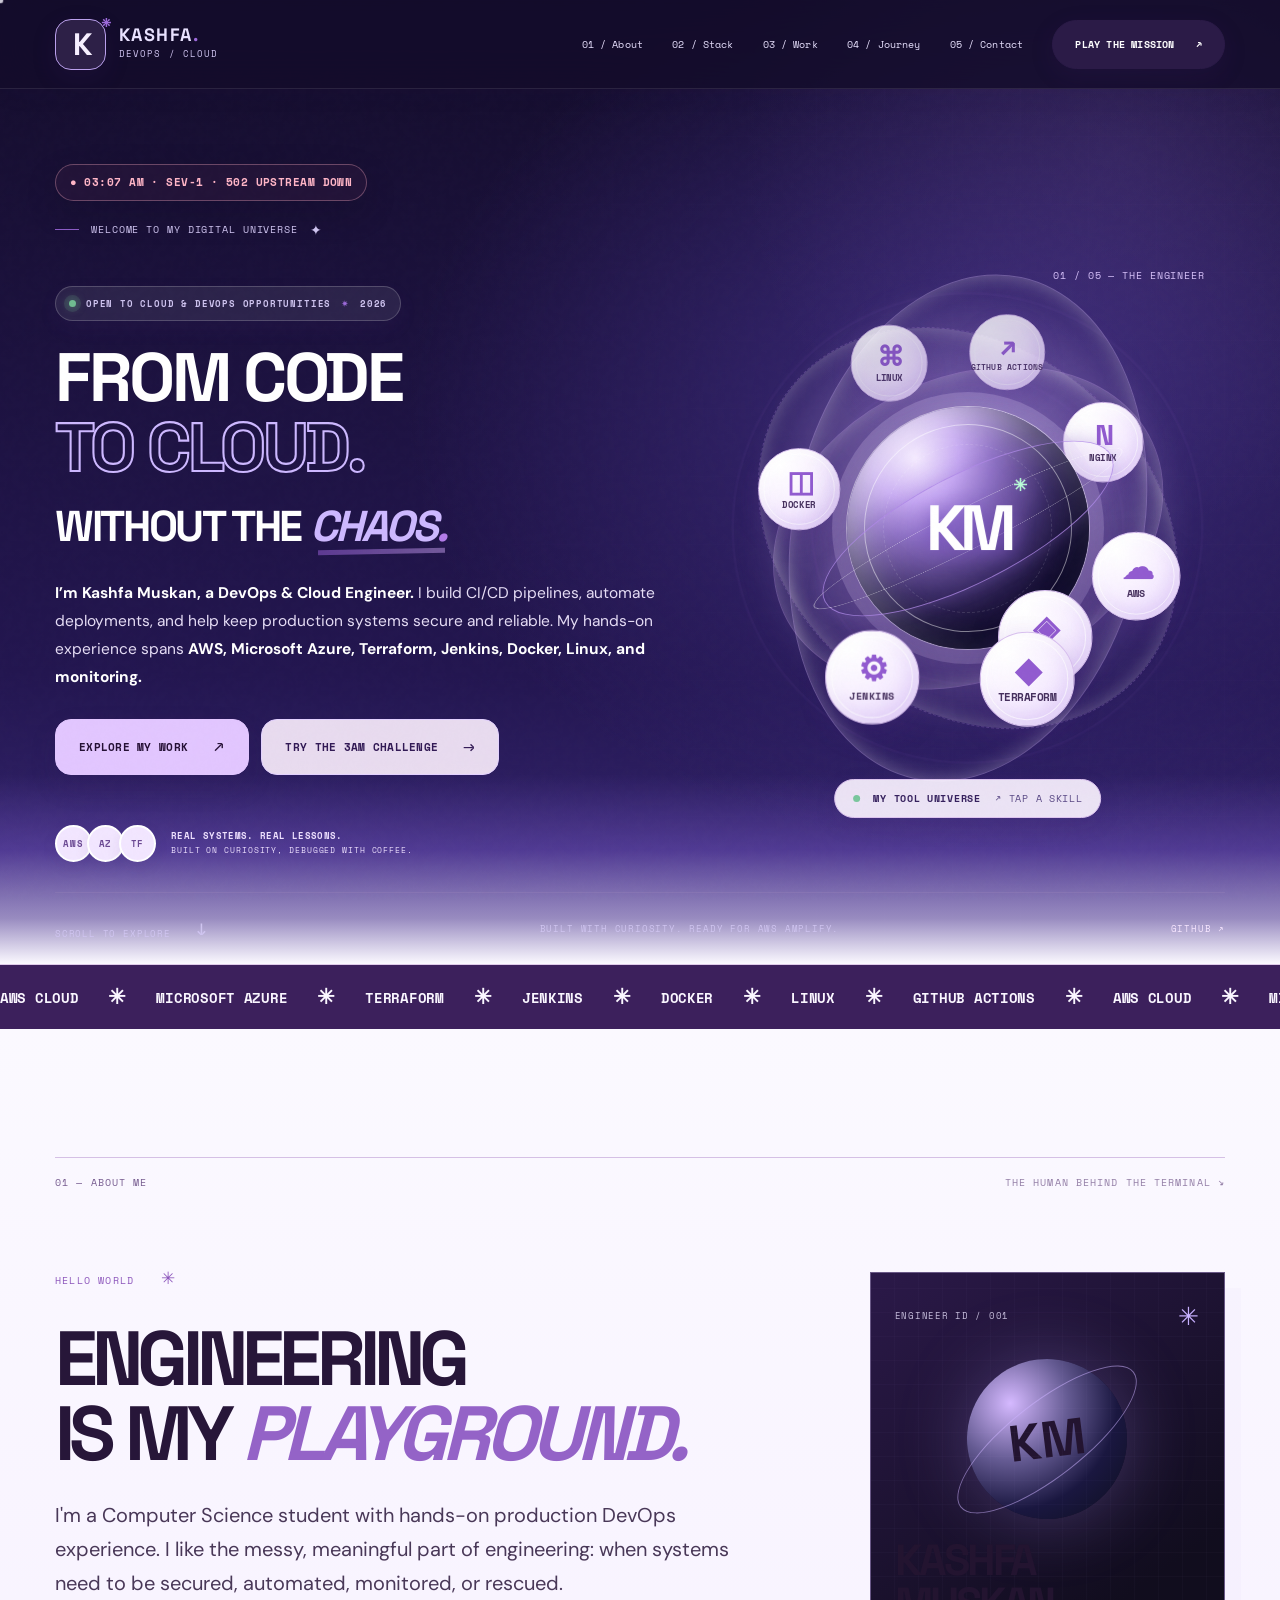
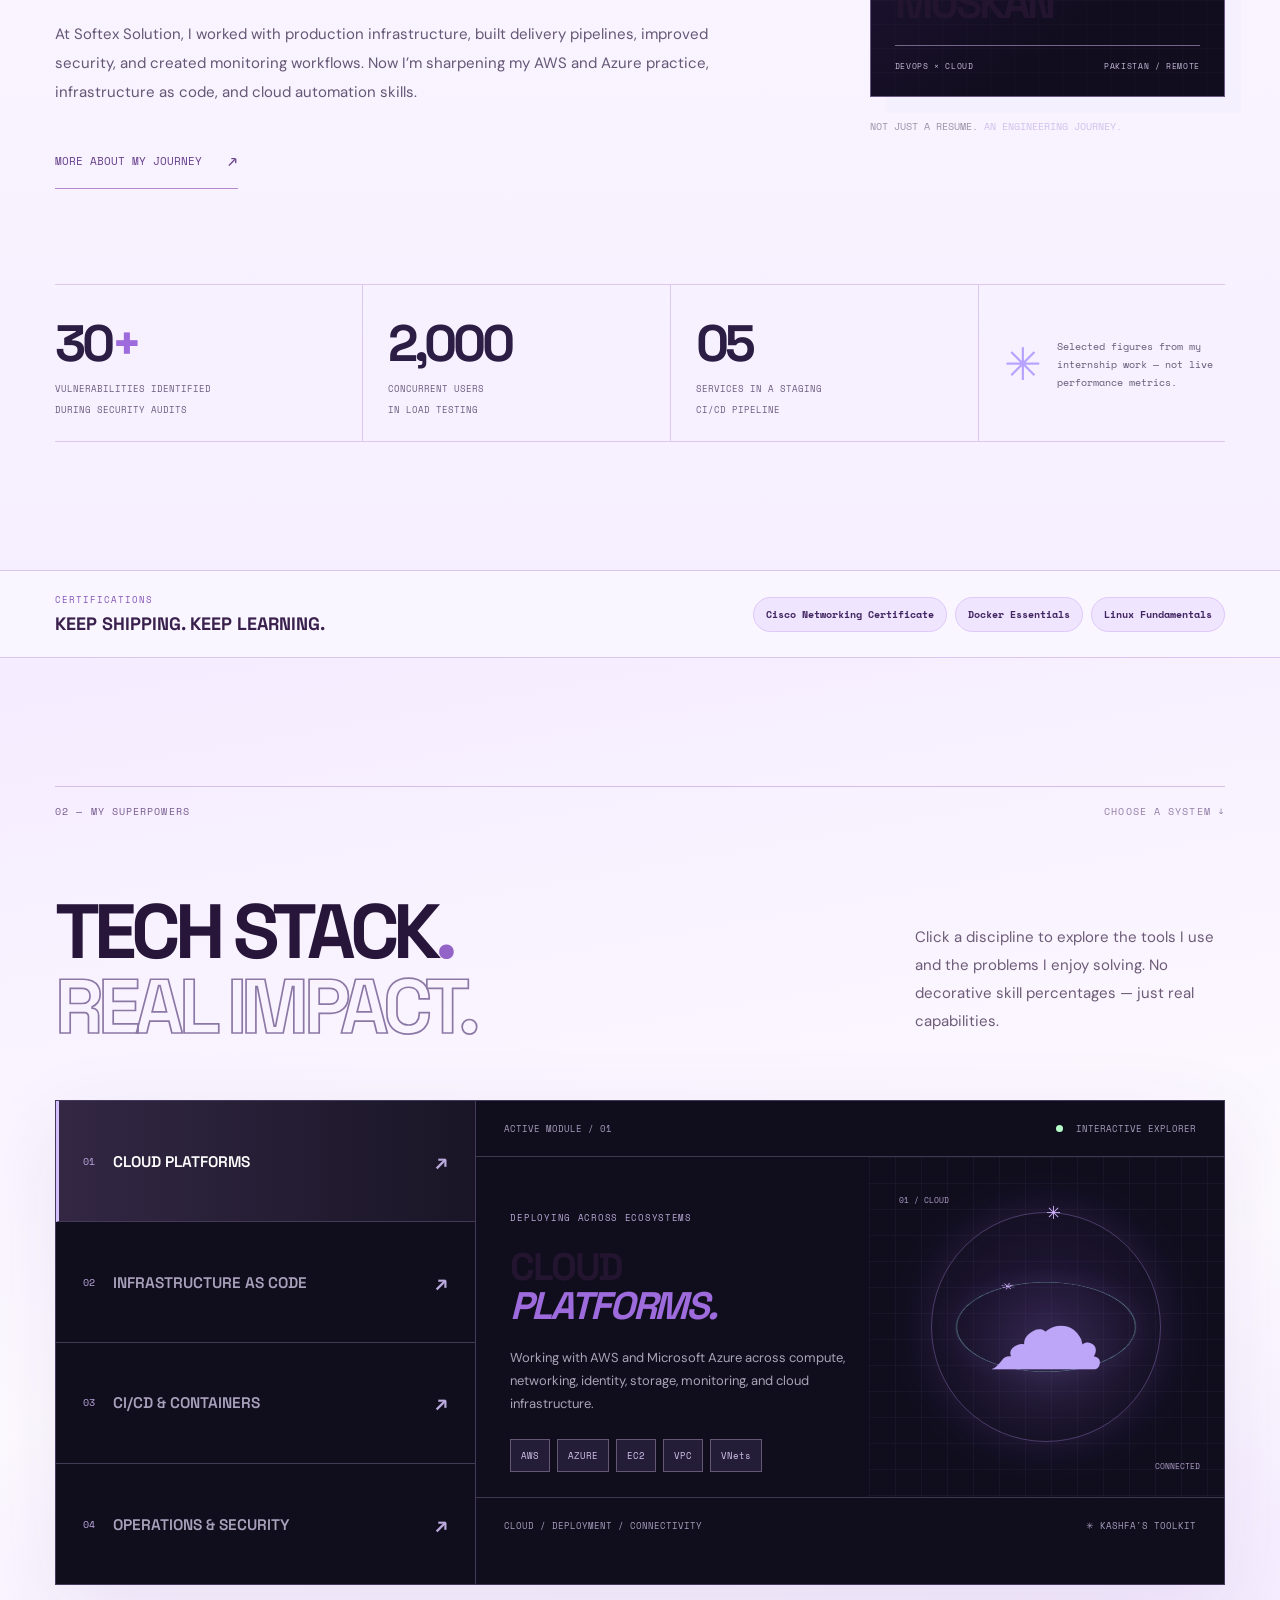
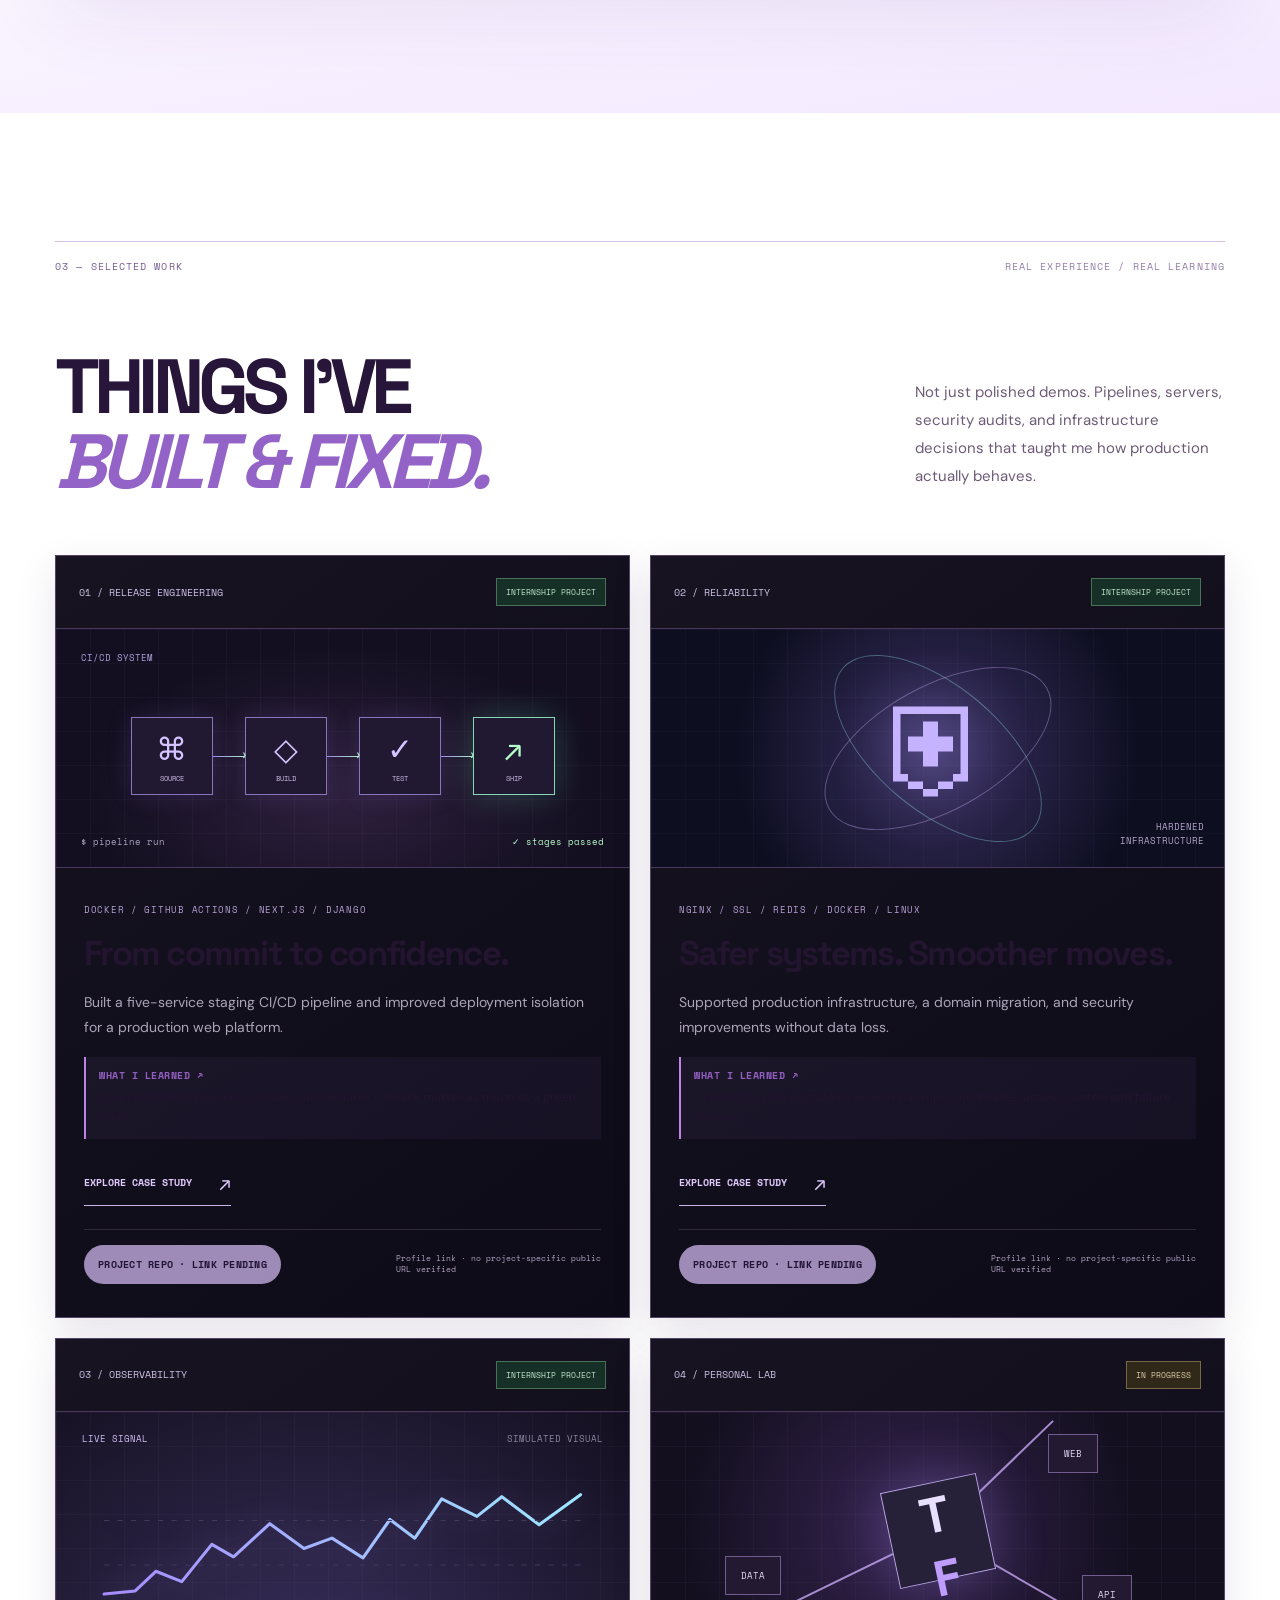
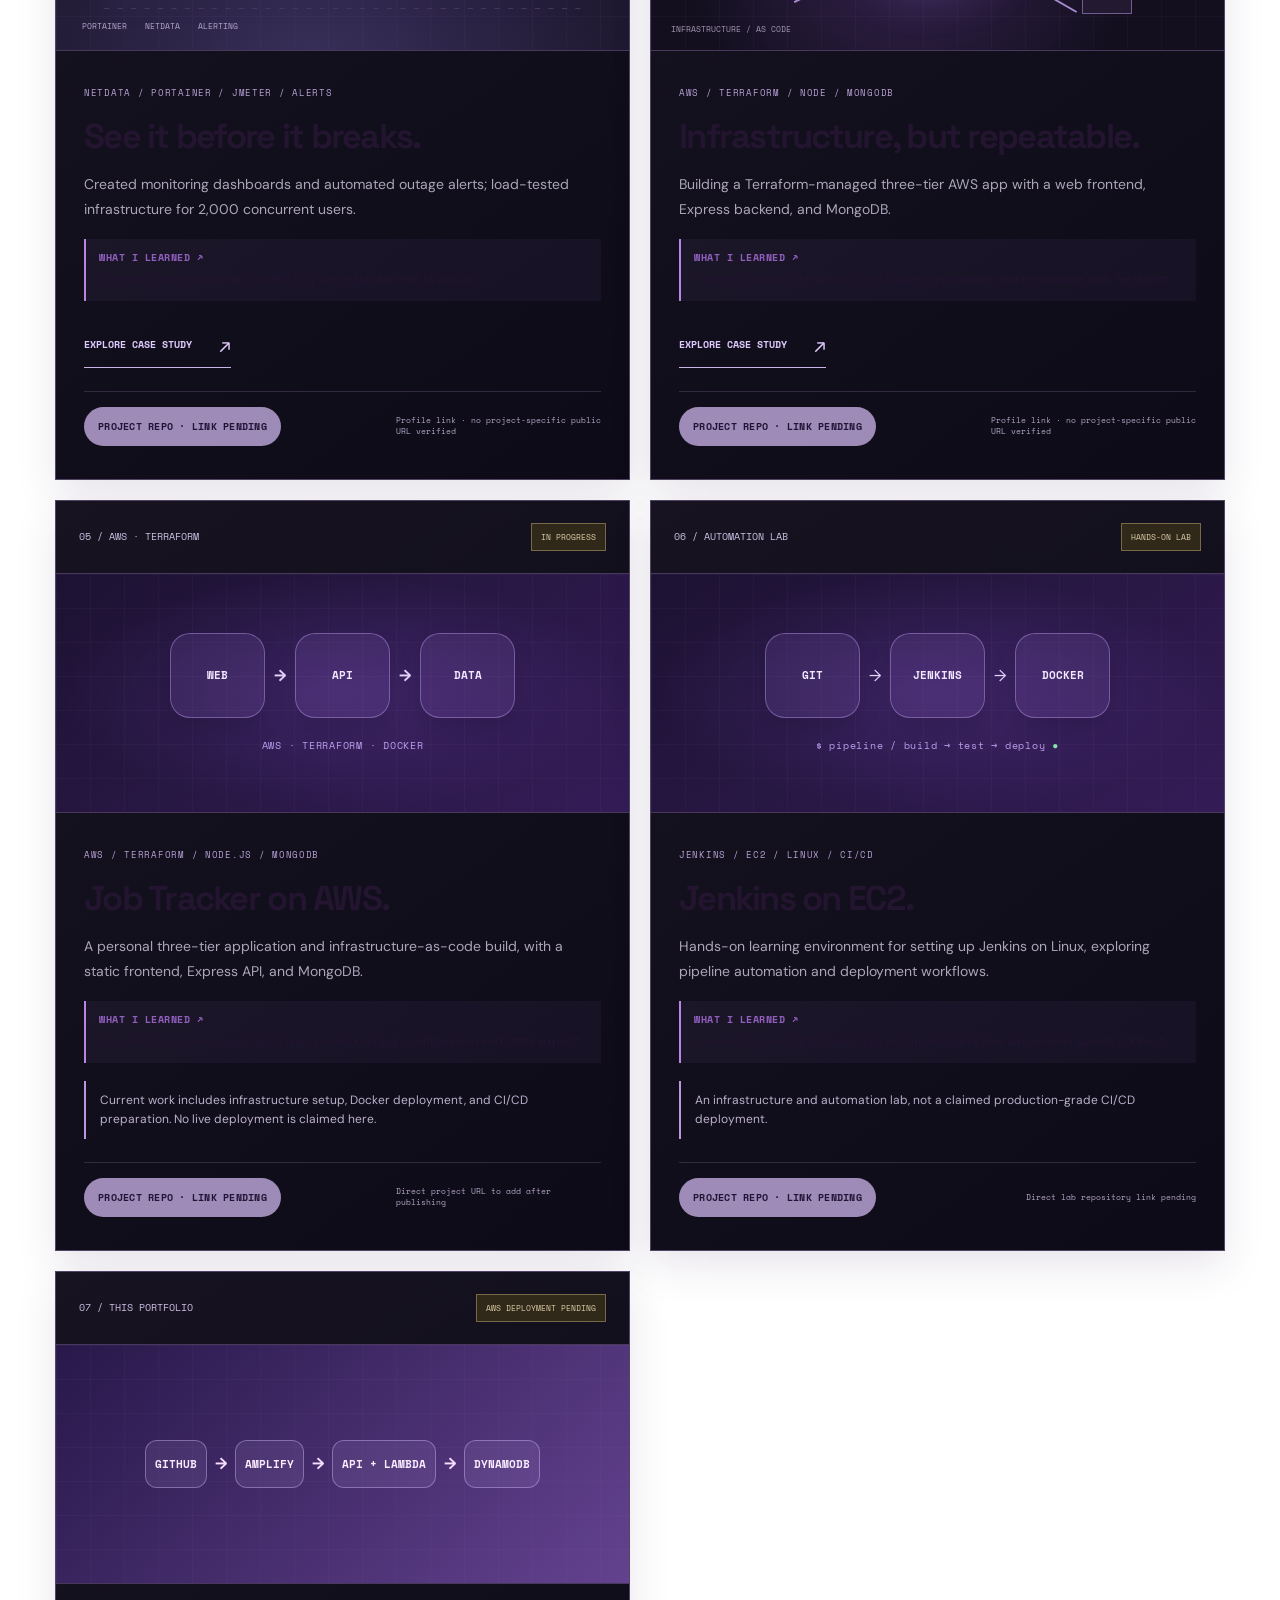
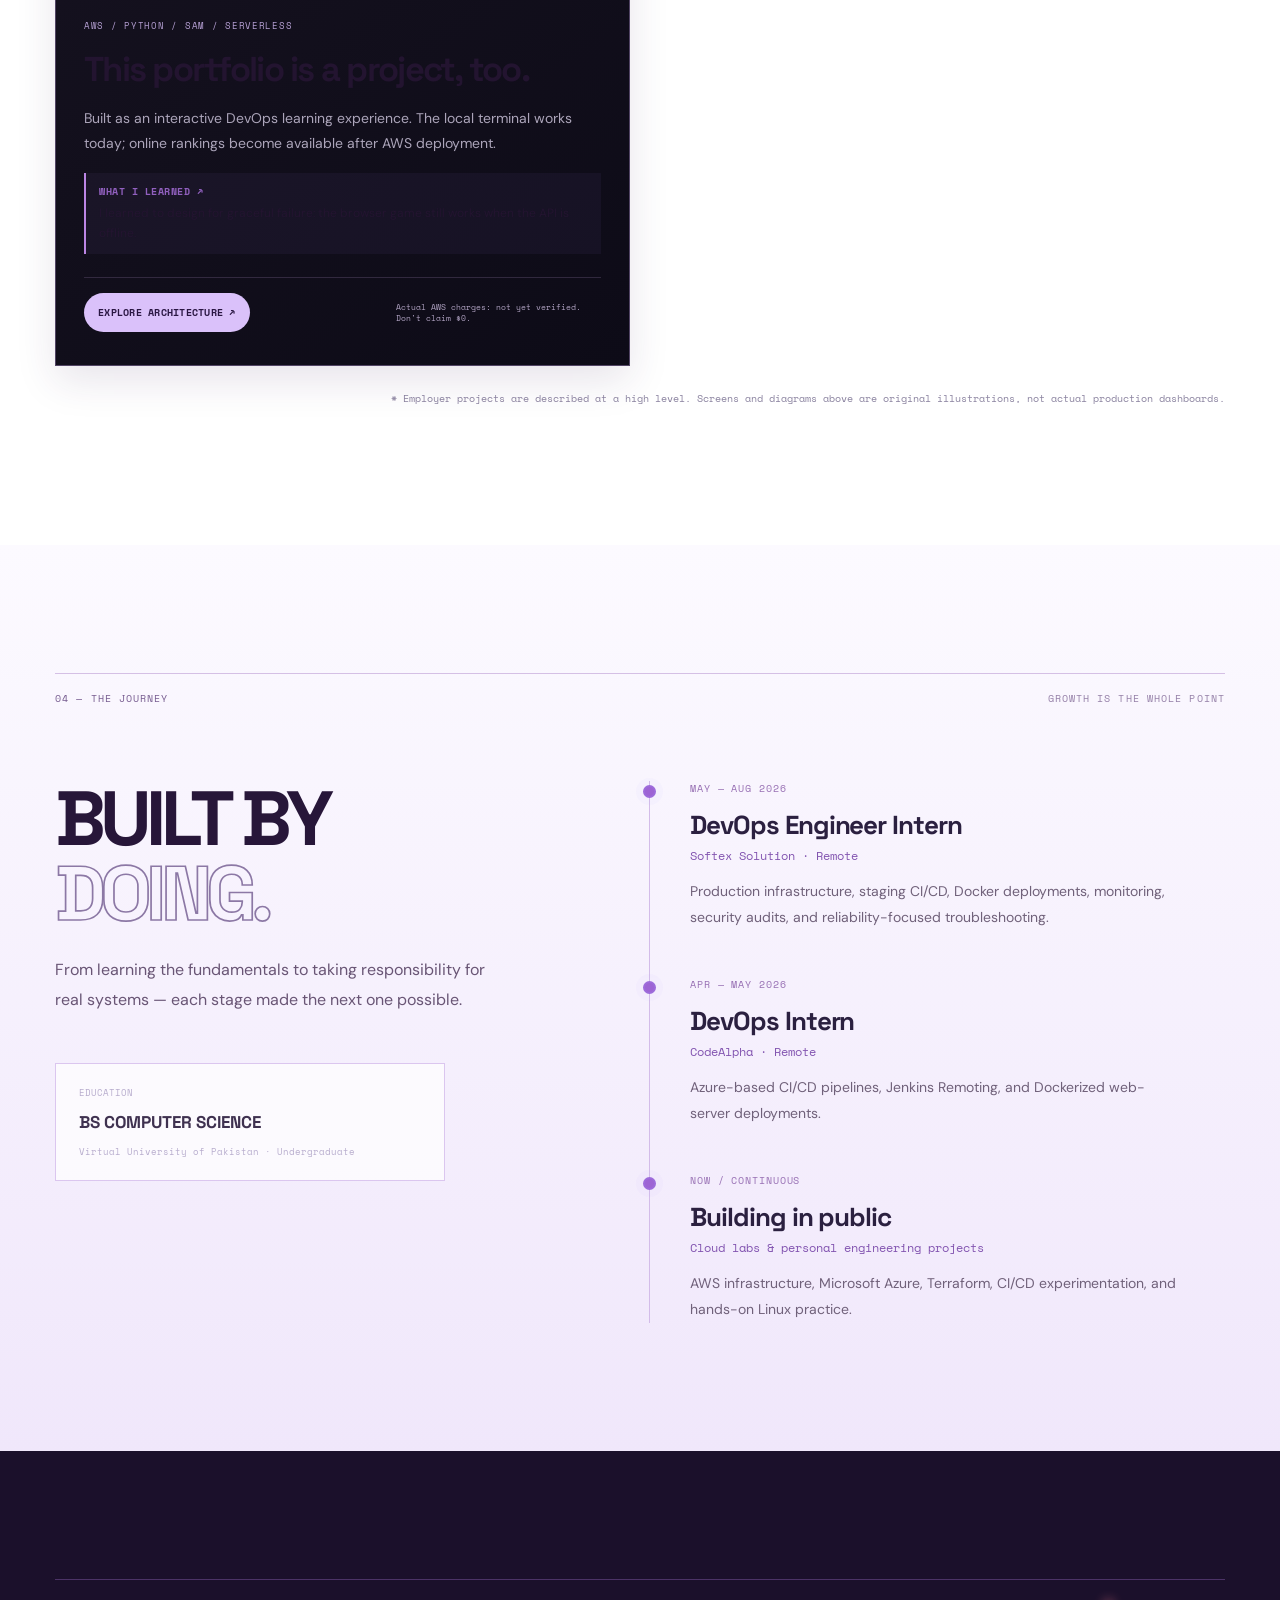
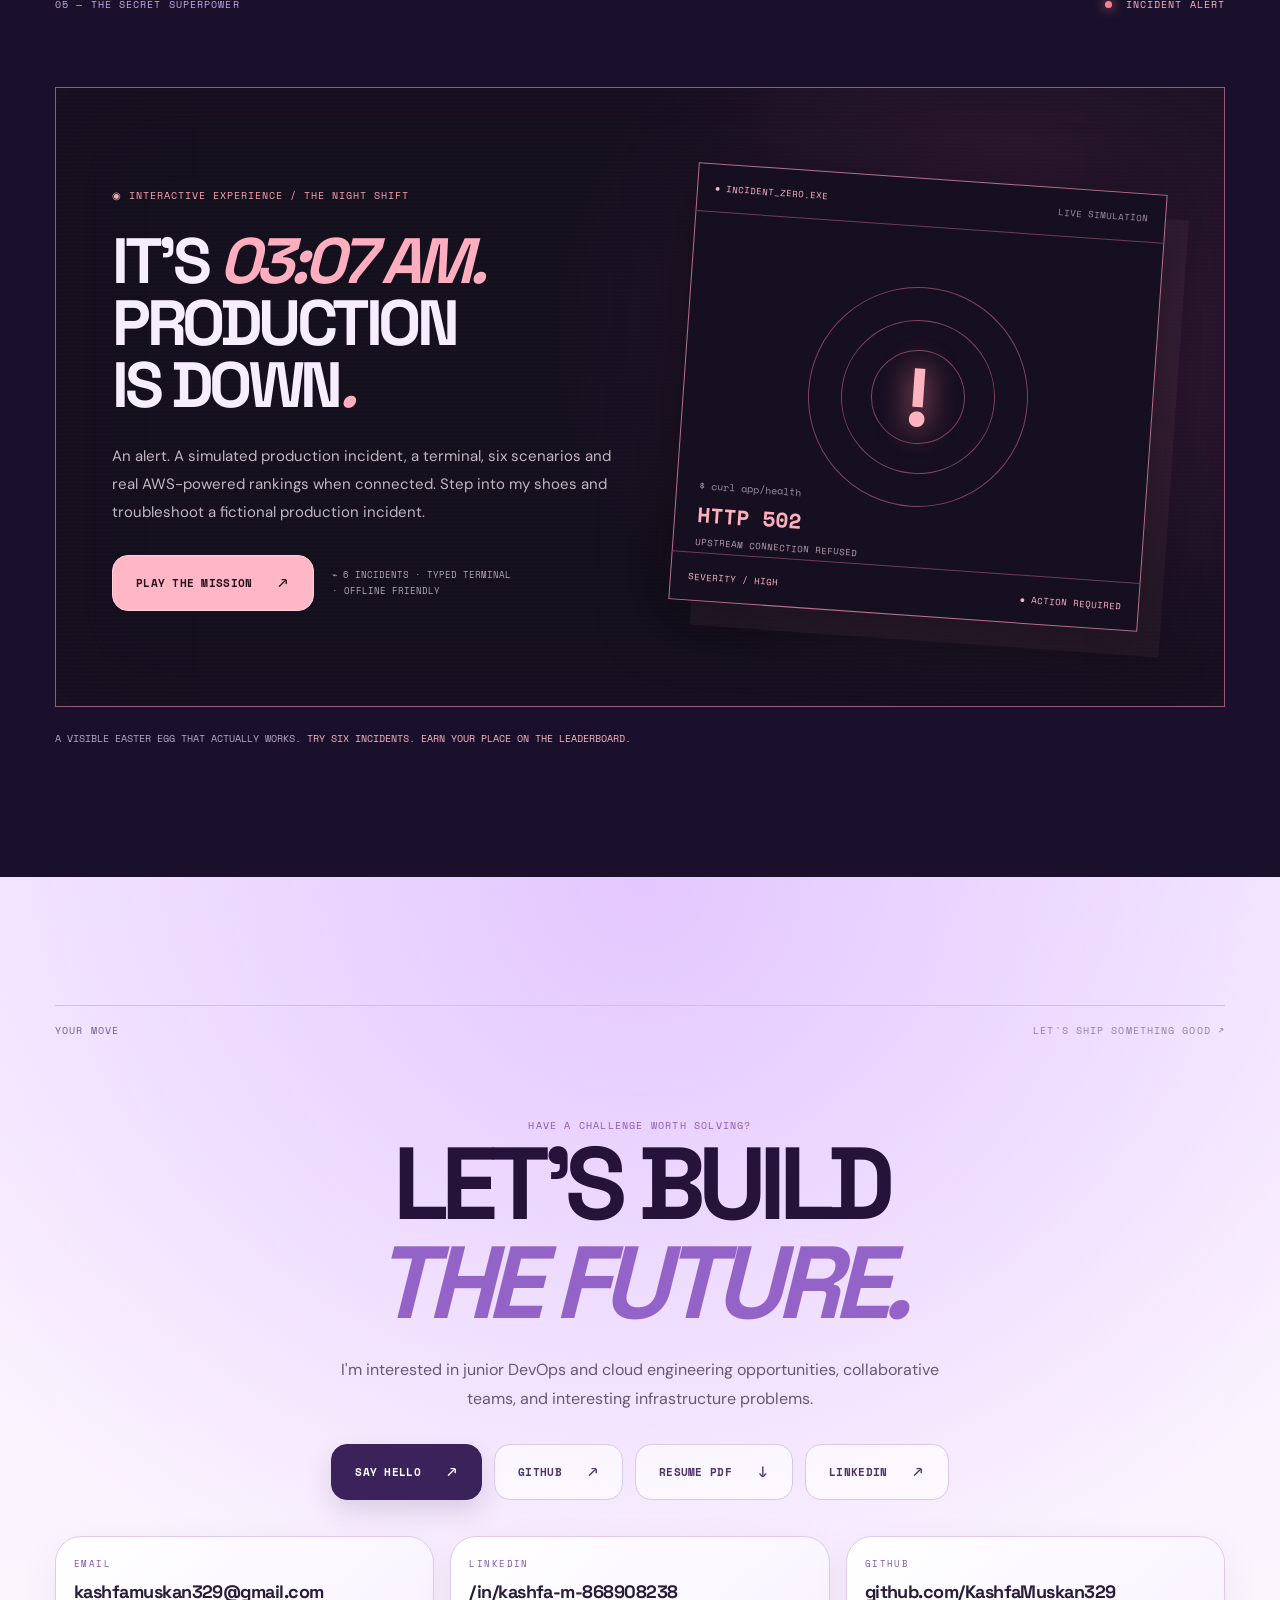
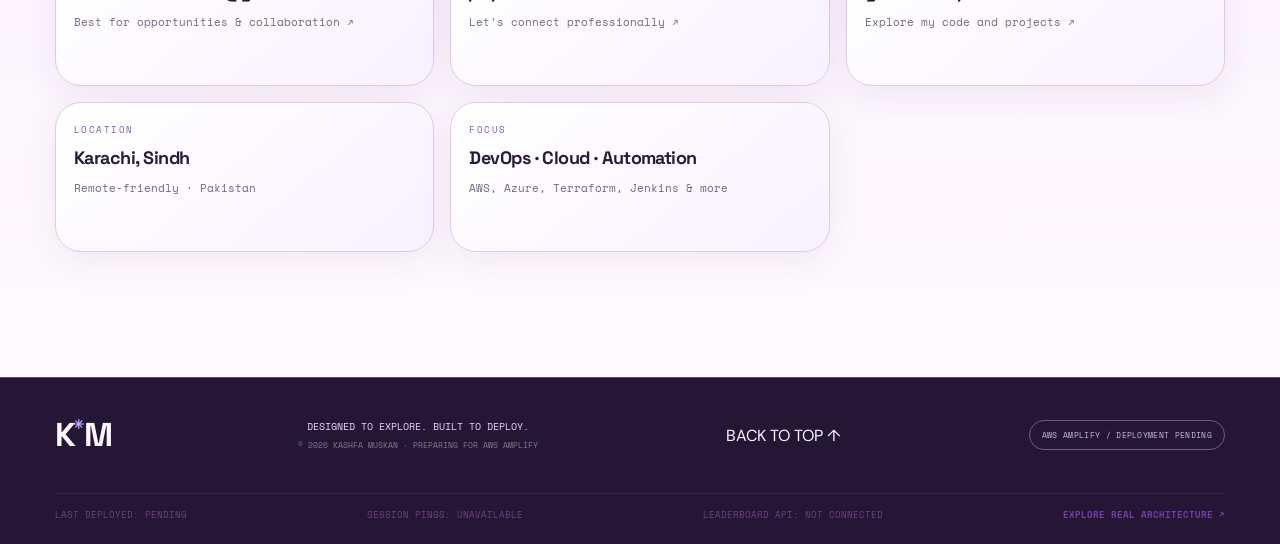
==== commit 25353b6b: "Update hero headline and DevOps introduction" ====
--- a/index.html
+++ b/index.html
@@ -41,8 +41,8 @@
 <div class="hero-left"><div aria-live="off" class="hero-clock" id="heroClock" role="status">● 03:07 AM · SEV-1 · 502 UPSTREAM DOWN</div>
 <div class="eyebrow"><span class="eyebrow-line"></span><span>WELCOME TO MY DIGITAL UNIVERSE</span><span class="eyebrow-spark">✦</span></div>
 <div class="hero-available"><span class="availability-dot"></span> OPEN TO CLOUD &amp; DEVOPS OPPORTUNITIES <span class="tiny-star">✴</span> 2026</div>
-<h1 id="hero-title">I DON'T JUST<br/><span class="outline-word">SHIP CODE.</span><br/>I KEEP IT <span class="alive-word">ALIVE<span class="hero-stop">.</span></span></h1>
-<p class="hero-subtitle">Hey, I'm <strong>Kashfa Muskan.</strong> A DevOps &amp; Cloud Engineer turning complex infrastructure into dependable experiences — across <strong>AWS, Azure, Terraform, Jenkins</strong> and everything in between.</p>
+<h1 id="hero-title">FROM CODE<br/><span class="outline-word">TO CLOUD.</span><br/><span class="headline-tail">WITHOUT THE <span class="alive-word">CHAOS<span class="hero-stop">.</span></span></span></h1>
+<p class="hero-subtitle"><strong>I’m Kashfa Muskan, a DevOps &amp; Cloud Engineer.</strong> I build CI/CD pipelines, automate deployments, and help keep production systems secure and reliable. My hands-on experience spans <strong>AWS, Microsoft Azure, Terraform, Jenkins, Docker, Linux, and monitoring.</strong></p>
 <div class="hero-ctas"><a class="btn btn-primary" href="#work">EXPLORE MY WORK <span>↗</span></a><a class="btn btn-secondary" href="game.html">TRY THE 3AM CHALLENGE <span>→</span></a></div>
 <div class="hero-bottom-line"><div class="mini-avatars"><span>AWS</span><span>AZ</span><span>TF</span></div><div><strong>REAL SYSTEMS. REAL LESSONS.</strong><small>BUILT ON CURIOSITY, DEBUGGED WITH COFFEE.</small></div></div>
 </div>
--- a/v5.css
+++ b/v5.css
@@ -55,3 +55,13 @@
 /* V7 / concrete learning notes beneath case-study summaries */
 .work-card .learning-line{border-left:2px solid #bc85e5;padding:11px 13px;margin:17px 0;background:#a779e00e;font-size:12px;line-height:1.7;color:inherit}
 .work-card .learning-line strong{display:block;font:700 10px 'Space Mono',monospace;letter-spacing:.05em;color:#9160bf;margin-bottom:4px}
+
+/* Selected headline: FROM CODE TO CLOUD. WITHOUT THE CHAOS. */
+.hero h1{font-size:clamp(58px,5.35vw,96px)!important;letter-spacing:-.045em!important;white-space:normal!important;line-height:1.02!important;max-width:690px}
+.hero .headline-tail{display:inline-block;font-size:.63em;line-height:1.2;letter-spacing:-.055em;white-space:nowrap}
+.hero .headline-tail .alive-word{color:#e8c8ff;font-style:italic}
+.hero .headline-tail .alive-word::after{height:5px;bottom:0}
+.hero .hero-subtitle{max-width:600px!important;font-size:15.5px!important;line-height:1.8!important;color:#e6ddf6!important}
+.hero .hero-subtitle strong{color:#fff!important;font-weight:700}
+@media(max-width:1200px){.hero .headline-tail{font-size:.61em}}
+@media(max-width:660px){.hero h1{font-size:clamp(42px,10.4vw,62px)!important}.hero .headline-tail{font-size:.63em;letter-spacing:-.06em}.hero .hero-subtitle{font-size:13.5px!important;line-height:1.75!important}}
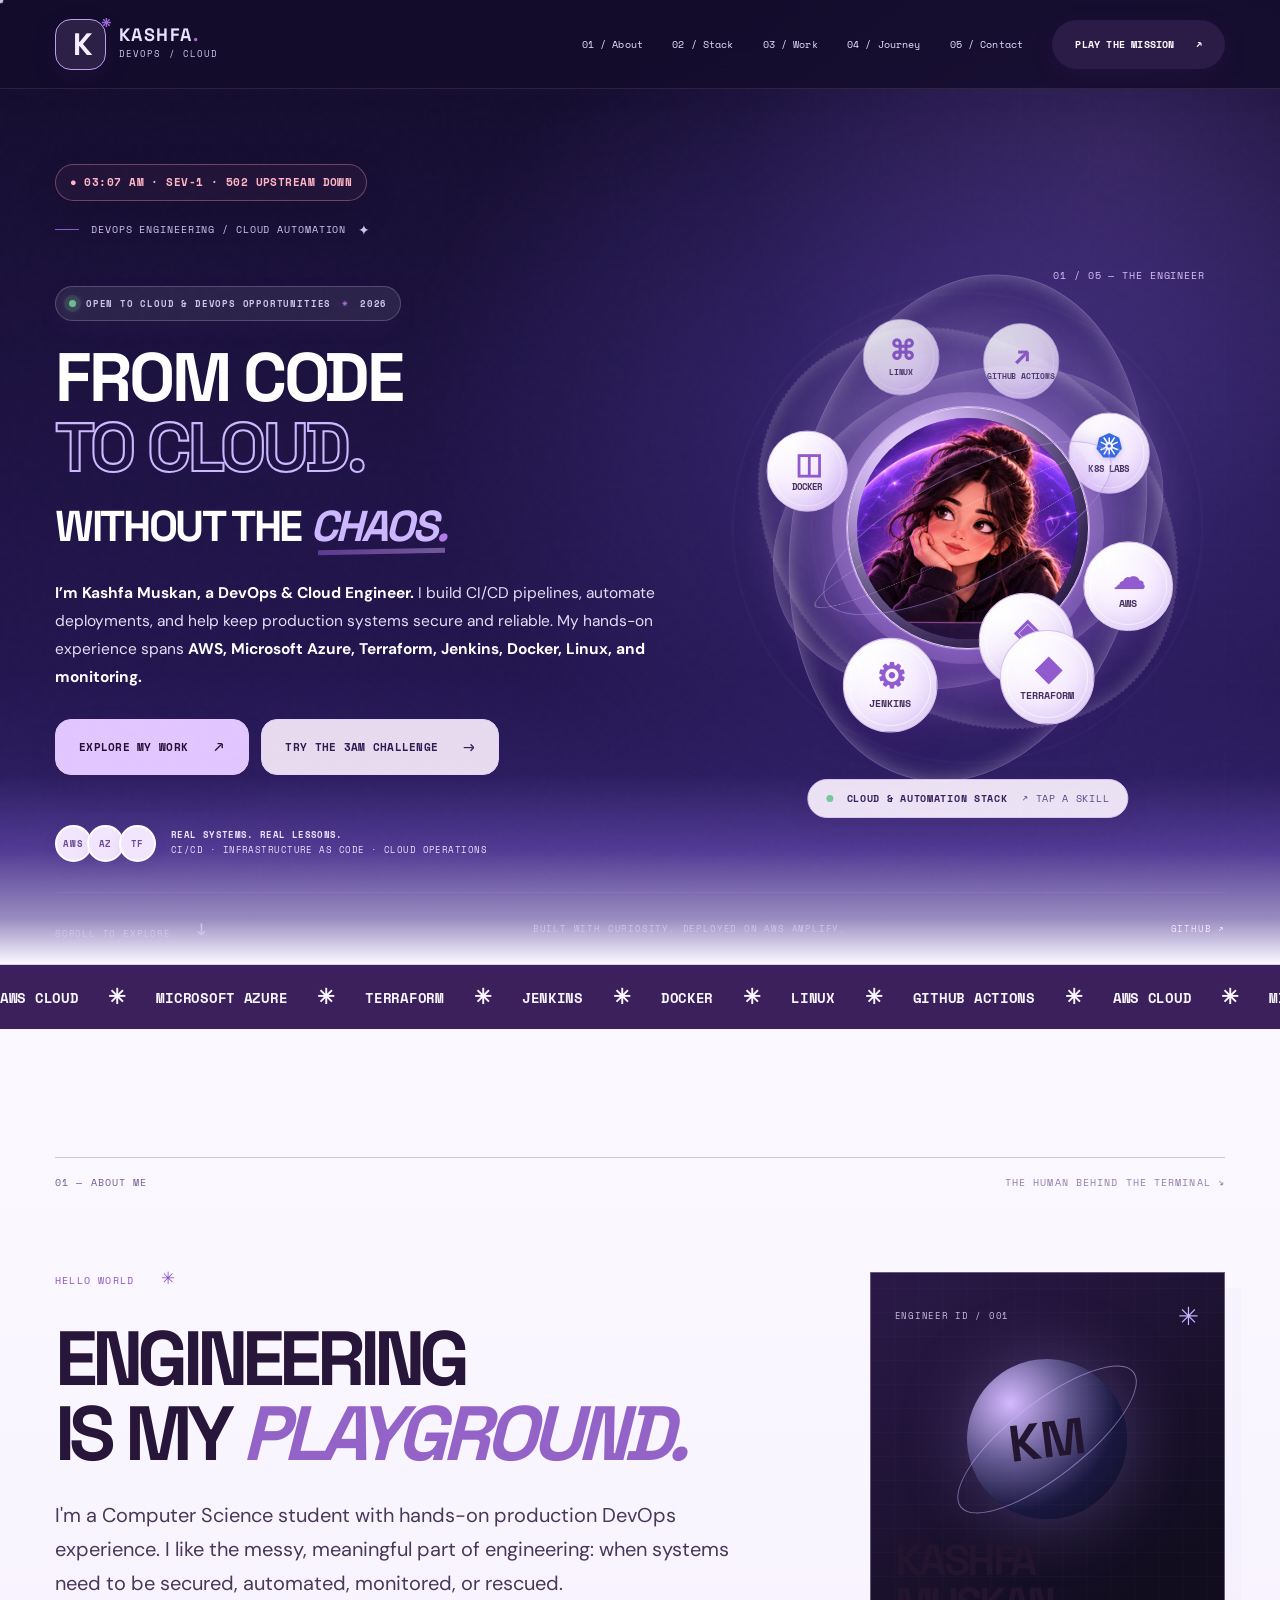
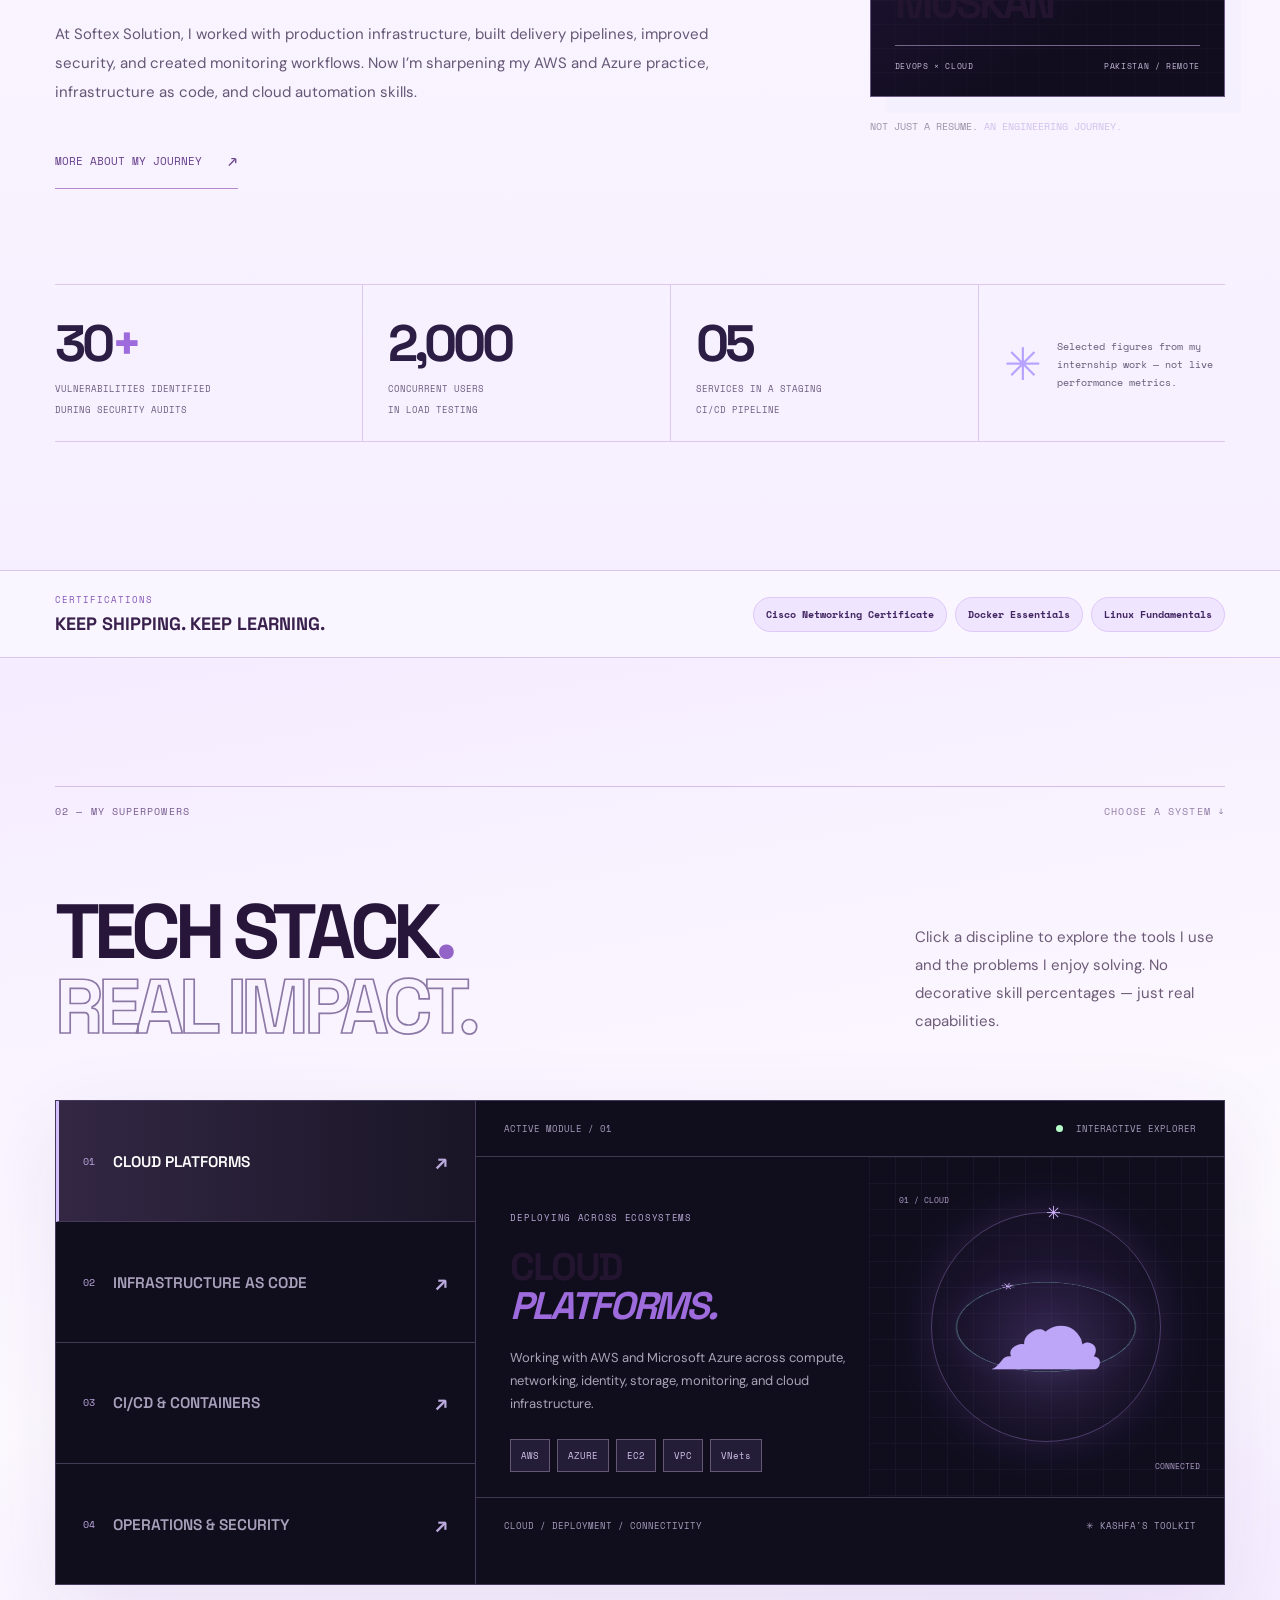
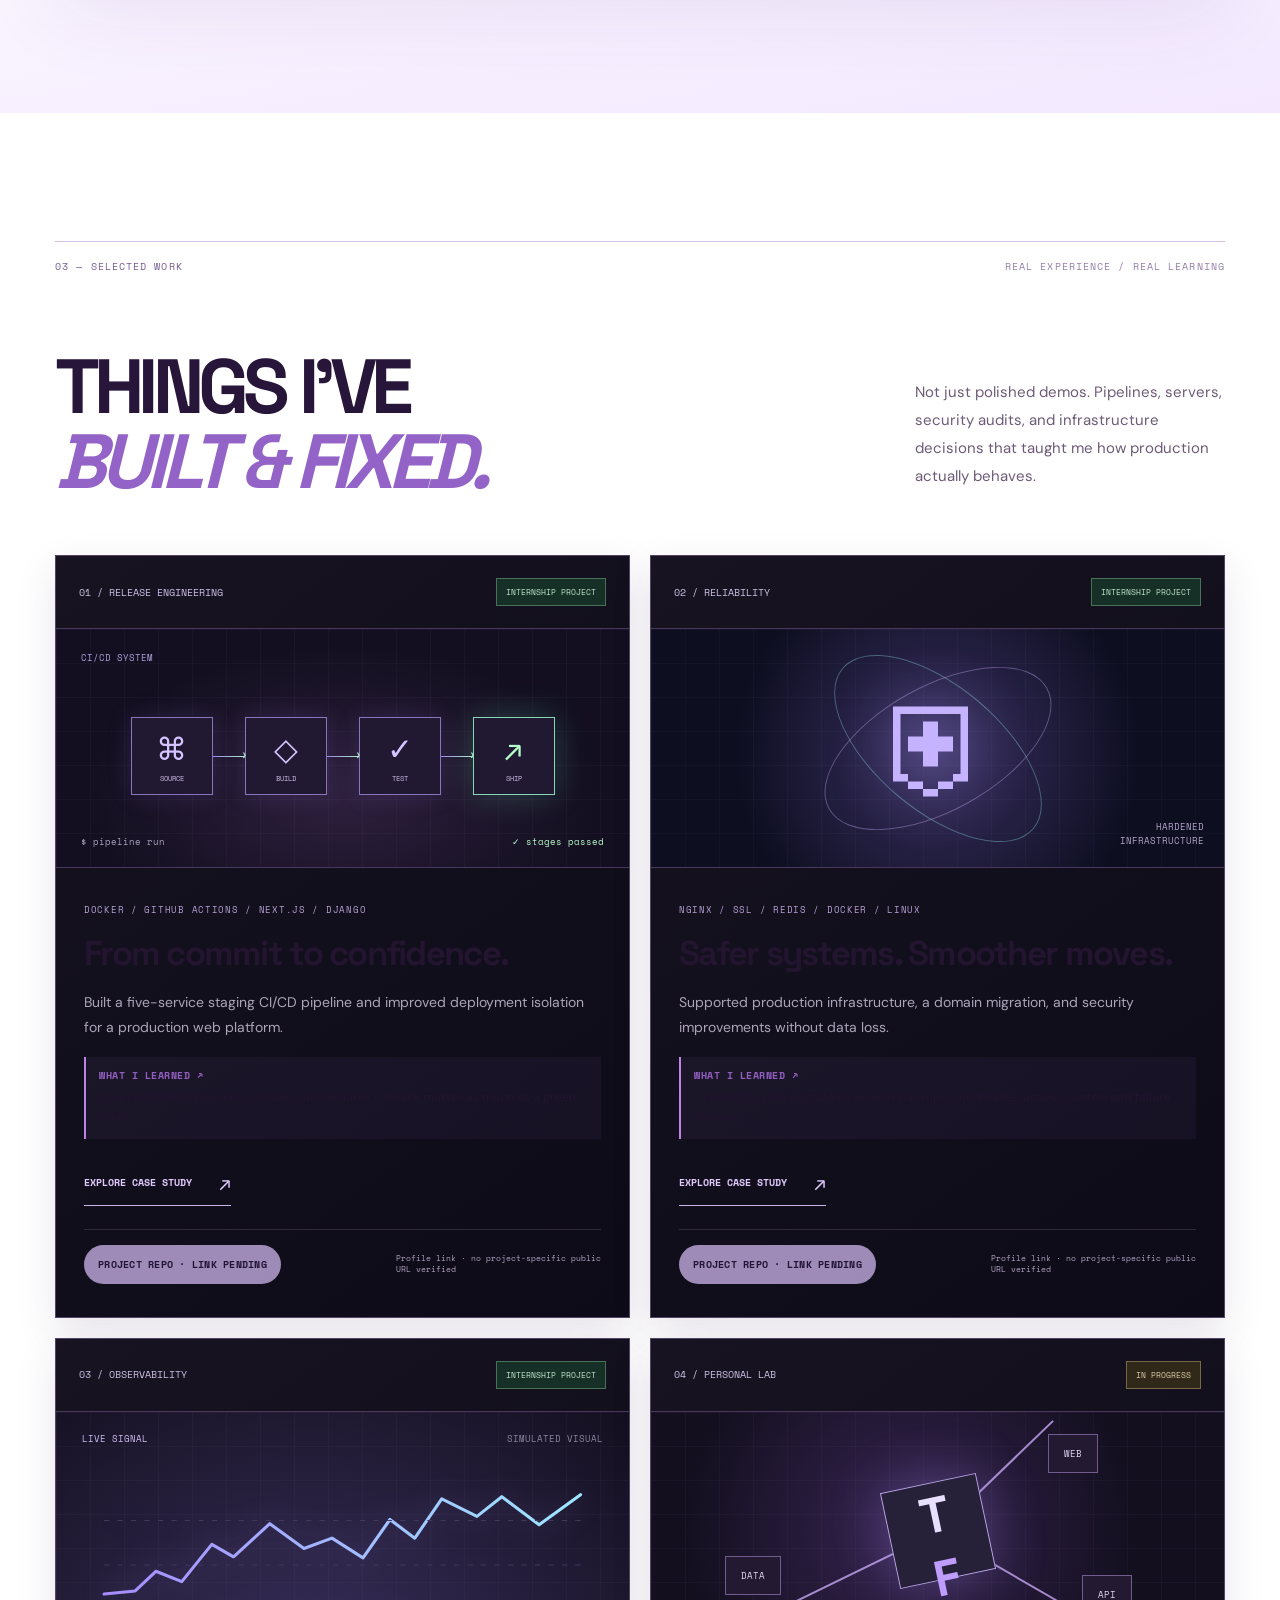
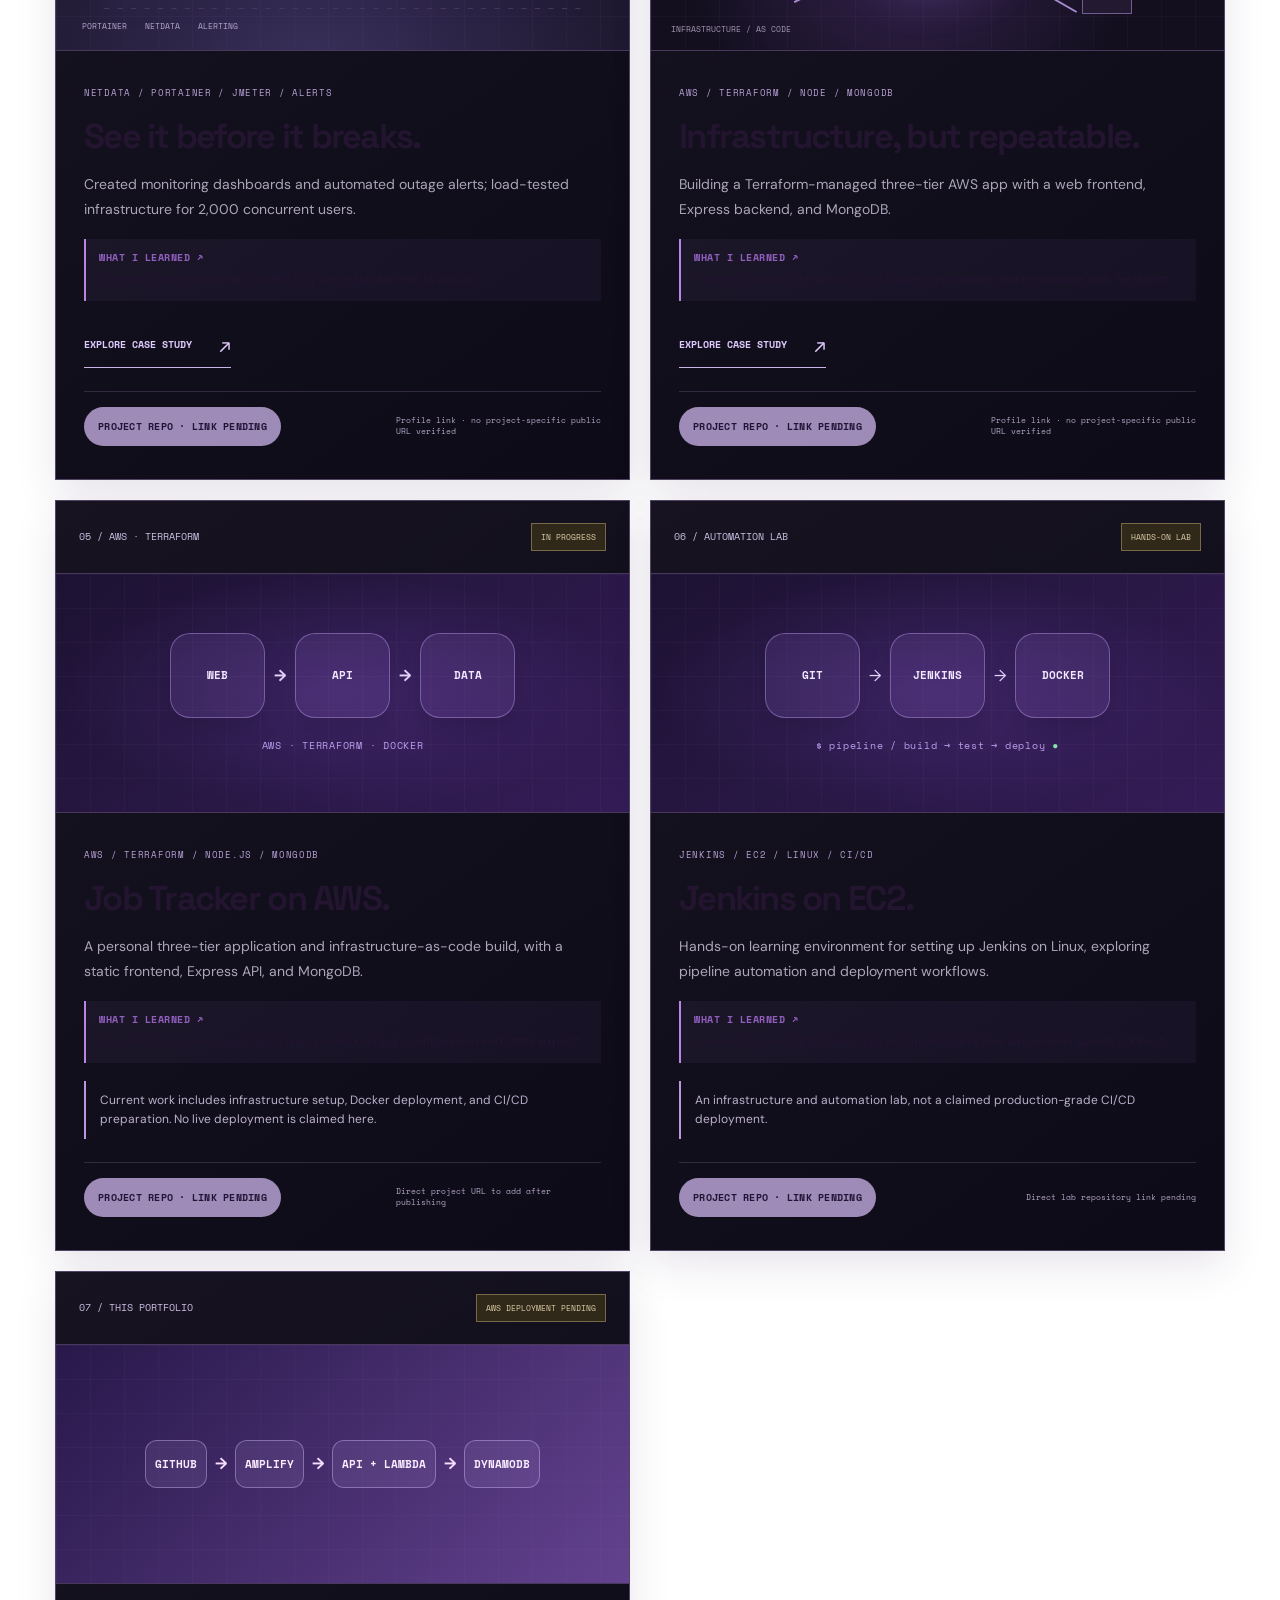
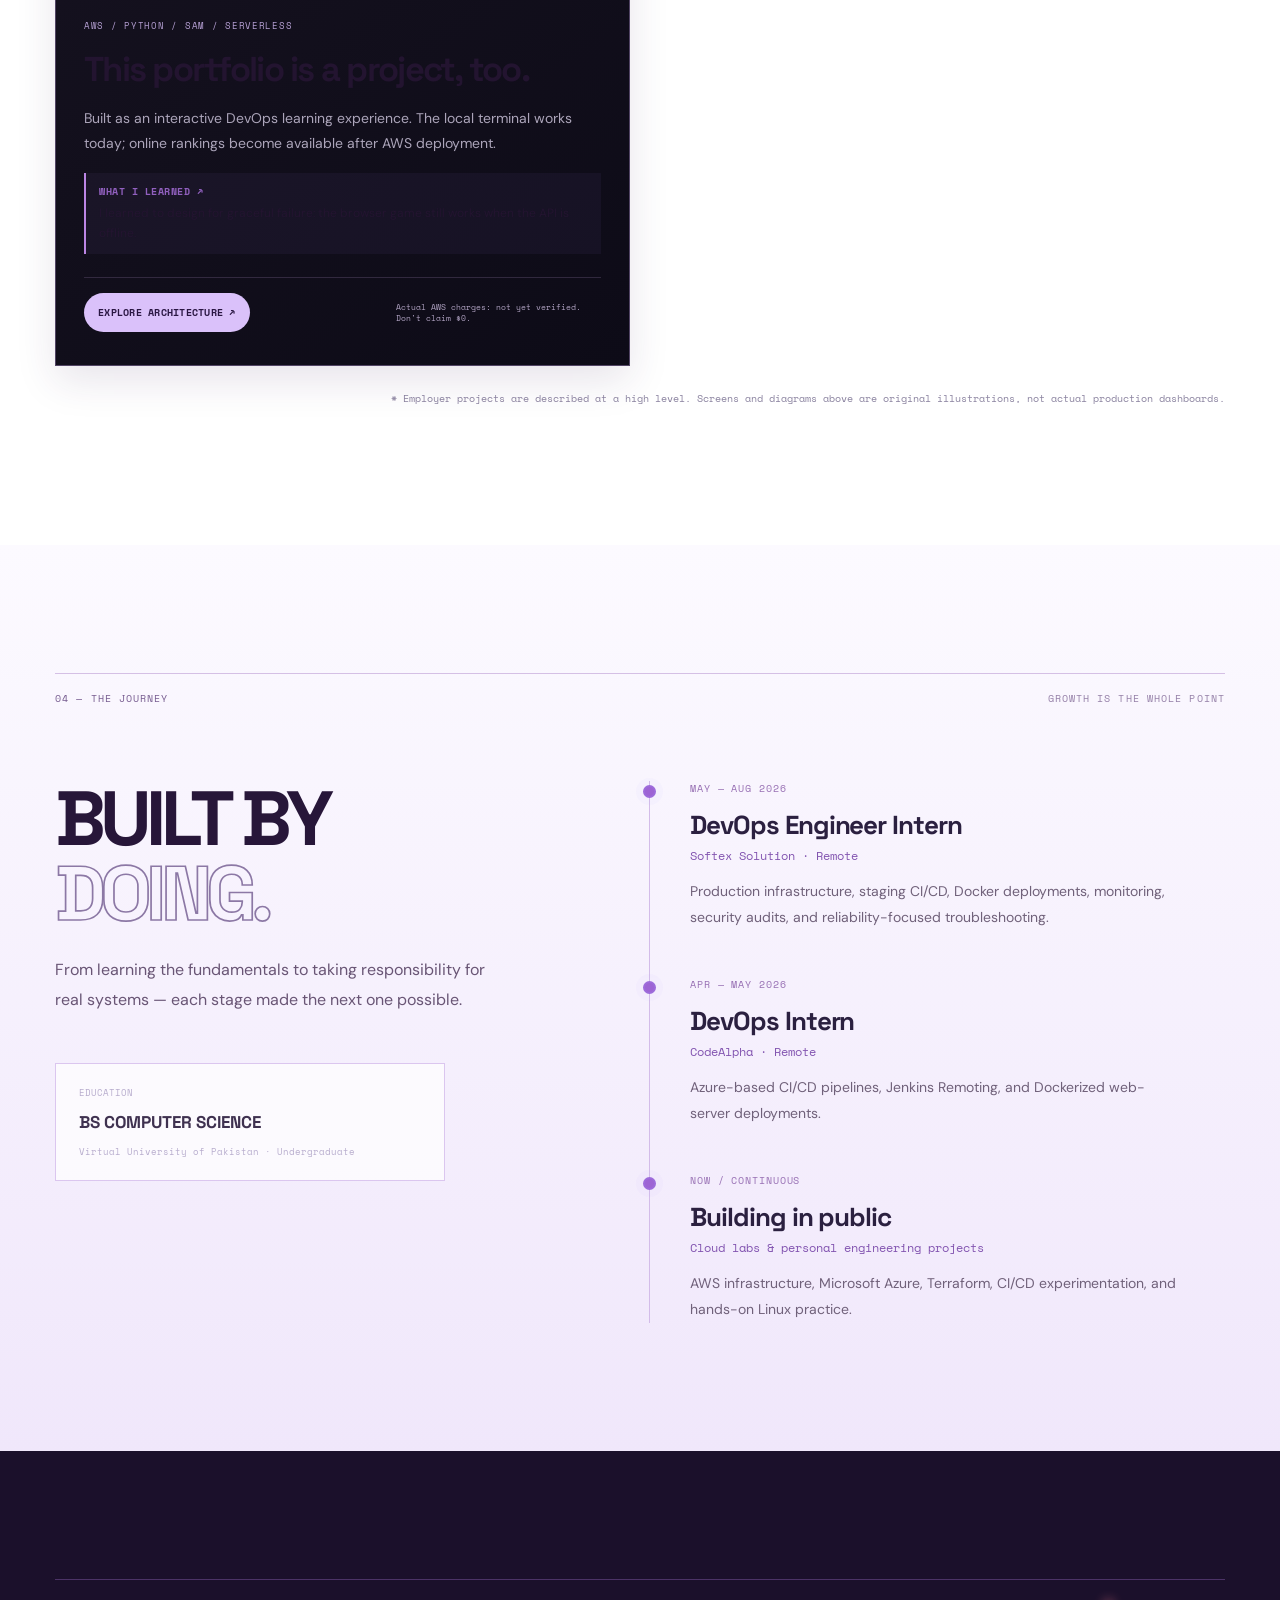
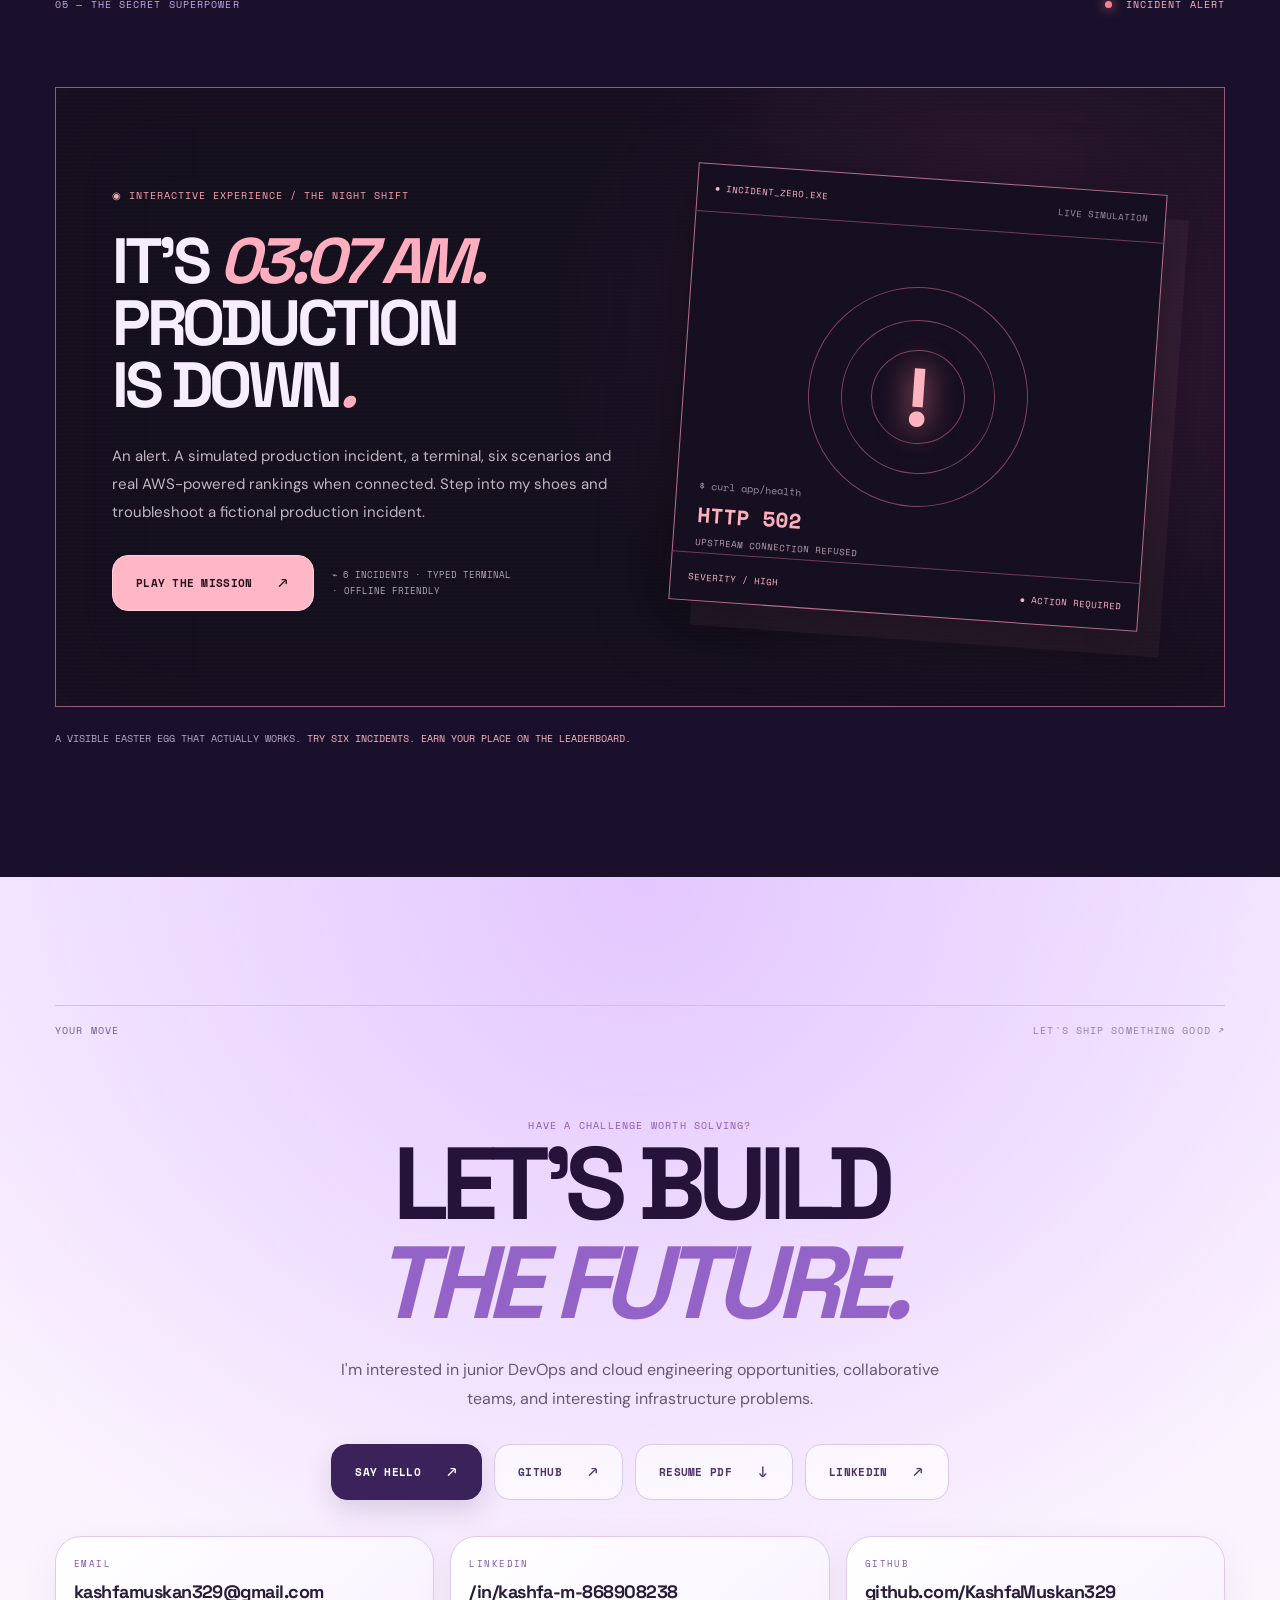
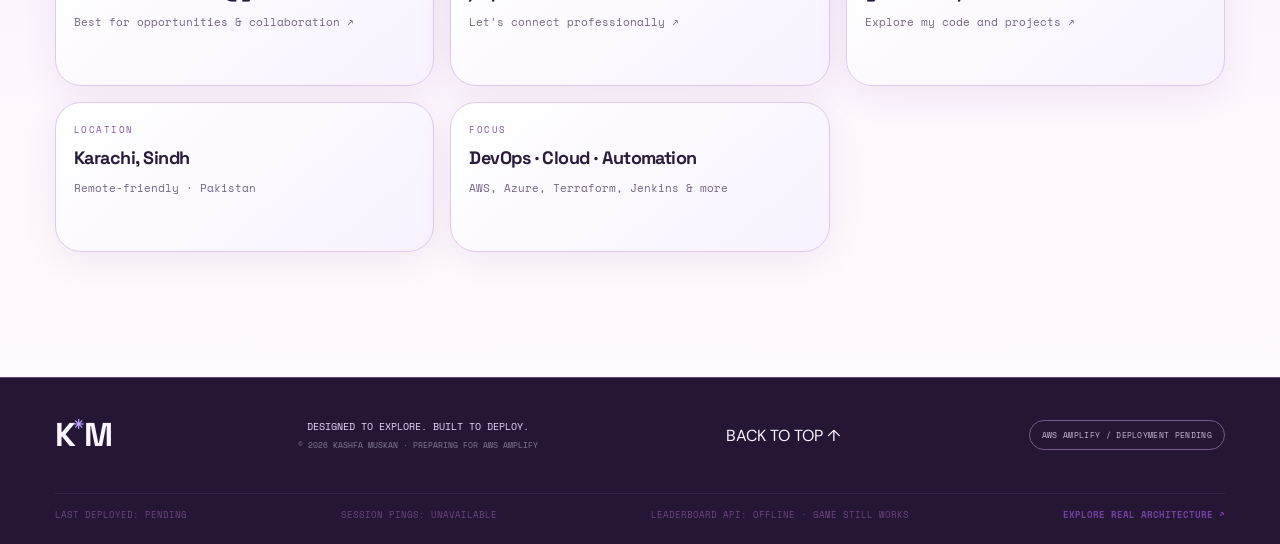
==== commit 90fc19ef: "Add animated engineer hero" ====
--- a/index.html
+++ b/index.html
@@ -7,7 +7,7 @@
 <meta content="#140d2b" name="theme-color"/>
 <meta content="Kashfa Muskan — DevOps &amp; Cloud Engineer. Explore the systems I build, the tools I love, and a playable incident-response mission." name="description"/>
 <meta content="Kashfa Muskan — DevOps &amp; Cloud Engineer | Incident Zero" property="og:title"/>
-<meta content="I don't just ship code. I keep it alive. Meet my projects, AWS &amp; Azure work, and a playable DevOps mission." property="og:description"/>
+<meta content="From code to cloud, without the chaos. Explore CI/CD automation, AWS and Azure, DevOps projects and an interactive incident-response mission." property="og:description"/>
 <title>Kashfa Muskan — DevOps &amp; Cloud Engineer | INCIDENT ZERO</title>
 <link href="favicon.svg" rel="icon" type="image/svg+xml"/>
 <link href="https://fonts.googleapis.com" rel="preconnect"/>
@@ -16,7 +16,7 @@
 <link href="styles.css" rel="stylesheet"/>
 <script defer="" src="app.js"></script>
 <script defer="" src="config.js"></script><script defer="" src="status.js"></script>
-<meta content="og-image.png" property="og:image"/><link href="v4.css" rel="stylesheet"/><meta content="website" property="og:type"/><meta content="Lavender and violet Incident Zero portfolio preview with DevOps skills orbiting a globe" property="og:image:alt"/><meta content="summary_large_image" name="twitter:card"/><link href="v5.css" rel="stylesheet"/><link as="document" href="game.html" rel="preload"/>
+<meta content="og-image.png" property="og:image"/><link href="v4.css" rel="stylesheet"/><meta content="website" property="og:type"/><meta content="Lavender and violet Incident Zero portfolio preview with DevOps technology icons orbiting an illustrated cloud engineer" property="og:image:alt"/><meta content="summary_large_image" name="twitter:card"/><link href="v5.css" rel="stylesheet"/><link href="v8.css" rel="stylesheet"/><link as="document" href="game.html" rel="preload"/>
 <!-- Publish step: replace og:image with your actual absolute Amplify HTTPS URL. --></head>
 <body>
 <a class="skip-link" href="#main">Skip to content</a>
@@ -39,12 +39,12 @@
 <div aria-hidden="true" class="hero-grid"></div><div aria-hidden="true" class="hero-light"></div>
 <div class="shell hero-shell">
 <div class="hero-left"><div aria-live="off" class="hero-clock" id="heroClock" role="status">● 03:07 AM · SEV-1 · 502 UPSTREAM DOWN</div>
-<div class="eyebrow"><span class="eyebrow-line"></span><span>WELCOME TO MY DIGITAL UNIVERSE</span><span class="eyebrow-spark">✦</span></div>
+<div class="eyebrow"><span class="eyebrow-line"></span><span>DEVOPS ENGINEERING / CLOUD AUTOMATION</span><span class="eyebrow-spark">✦</span></div>
 <div class="hero-available"><span class="availability-dot"></span> OPEN TO CLOUD &amp; DEVOPS OPPORTUNITIES <span class="tiny-star">✴</span> 2026</div>
 <h1 id="hero-title">FROM CODE<br/><span class="outline-word">TO CLOUD.</span><br/><span class="headline-tail">WITHOUT THE <span class="alive-word">CHAOS<span class="hero-stop">.</span></span></span></h1>
 <p class="hero-subtitle"><strong>I’m Kashfa Muskan, a DevOps &amp; Cloud Engineer.</strong> I build CI/CD pipelines, automate deployments, and help keep production systems secure and reliable. My hands-on experience spans <strong>AWS, Microsoft Azure, Terraform, Jenkins, Docker, Linux, and monitoring.</strong></p>
 <div class="hero-ctas"><a class="btn btn-primary" href="#work">EXPLORE MY WORK <span>↗</span></a><a class="btn btn-secondary" href="game.html">TRY THE 3AM CHALLENGE <span>→</span></a></div>
-<div class="hero-bottom-line"><div class="mini-avatars"><span>AWS</span><span>AZ</span><span>TF</span></div><div><strong>REAL SYSTEMS. REAL LESSONS.</strong><small>BUILT ON CURIOSITY, DEBUGGED WITH COFFEE.</small></div></div>
+<div class="hero-bottom-line"><div class="mini-avatars"><span>AWS</span><span>AZ</span><span>TF</span></div><div><strong>REAL SYSTEMS. REAL LESSONS.</strong><small>CI/CD · INFRASTRUCTURE AS CODE · CLOUD OPERATIONS</small></div></div>
 </div>
 <div class="hero-right" data-v4="true"><div class="hero-corner-label">01 / 05 — THE ENGINEER</div>
 <div aria-label="Interactive floating cloud and DevOps skills. Select a circle to explore my stack." class="orbit-scene constellation-scene" id="orbitScene" role="group">
@@ -53,8 +53,8 @@
 <div aria-hidden="true" class="orbit-wire orbit-wire-one"></div>
 <div aria-hidden="true" class="orbit-wire orbit-wire-two"></div>
 <div aria-hidden="true" class="orbit-wire orbit-wire-three"></div>
-<div aria-hidden="true" class="center-globe"><div class="globe-inner"></div><div class="globe-horizon"></div><span class="globe-initials">KM<span>✳</span></span><div class="globe-equator"></div></div>
-<div class="globe-caption"><span class="caption-dot"></span> MY TOOL UNIVERSE <small>↗ TAP A SKILL</small></div>
+<div aria-hidden="true" class="center-globe"><div class="globe-inner"></div><div class="girl-portrait-frame"><img src="hero-engineer.webp" alt="" decoding="async" width="512" height="512"/></div><div class="globe-horizon"></div><div class="globe-equator"></div></div>
+<div class="globe-caption"><span class="caption-dot"></span> CLOUD &amp; AUTOMATION STACK <small>↗ TAP A SKILL</small></div>
 <a class="orbit-skill" data-category="cloud" data-orbit="0" data-symbol="☁" href="#expertise"><span class="orbit-skill-icon">☁</span><span>AWS</span></a>
 <a class="orbit-skill" data-category="cloud" data-orbit="0" data-symbol="◈" href="#expertise"><span class="orbit-skill-icon">◈</span><span>AZURE</span></a>
 <a class="orbit-skill" data-category="iac" data-orbit="1" data-symbol="◆" href="#expertise"><span class="orbit-skill-icon">◆</span><span>TERRAFORM</span></a>
@@ -63,7 +63,7 @@
 <a class="orbit-skill" data-category="ops" data-orbit="2" data-symbol="⌘" href="#expertise"><span class="orbit-skill-icon">⌘</span><span>LINUX</span></a>
 <a class="orbit-skill" data-category="delivery" data-orbit="2" data-symbol="↗" href="#expertise"><span class="orbit-skill-icon">↗</span><span>GITHUB ACTIONS</span></a>
 
-<a class="orbit-skill" data-category="ops" data-orbit="2" data-symbol="N" href="#expertise"><span class="orbit-skill-icon">N</span><span>NGINX</span></a>
+<a aria-label="Kubernetes — hands-on labs" class="orbit-skill" data-category="delivery" data-orbit="2" data-symbol="⎈" href="#expertise"><span class="orbit-skill-icon k8s-icon" aria-hidden="true"><svg class="k8s-svg" viewBox="0 0 40 40" focusable="false"><path d="M20 2 33.9 8.7 37.6 24 28 36 12 36 2.4 24 6.1 8.7Z" fill="#326CE5"/><g stroke="#fff" stroke-width="2.15" stroke-linecap="round"><path d="M20 9V31M9 15l22 10M9 25l22-10M13 9l14 22M27 9 13 31"/></g><circle cx="20" cy="20" r="5.3" fill="#fff"/><circle cx="20" cy="20" r="2.5" fill="#326CE5"/></svg></span><span>K8S LABS</span></a>
 
 
 
@@ -71,7 +71,7 @@
 </div>
 <div class="hero-vertical-label">ENGINEER • AUTOMATE • OBSERVE • REPEAT</div></div>
 </div>
-<div class="hero-footer shell"><span>SCROLL TO EXPLORE <span class="down-arrow">↓</span></span><span>BUILT WITH CURIOSITY. READY FOR AWS AMPLIFY.</span><a href="https://github.com/KashfaMuskan329" rel="noopener noreferrer" target="_blank">GITHUB ↗</a></div>
+<div class="hero-footer shell"><span>SCROLL TO EXPLORE <span class="down-arrow">↓</span></span><span>BUILT WITH CURIOSITY. DEPLOYED ON AWS AMPLIFY.</span><a href="https://github.com/KashfaMuskan329" rel="noopener noreferrer" target="_blank">GITHUB ↗</a></div>
 </section>
 <div aria-label="Skills ticker" class="tech-marquee"><div aria-hidden="true" class="marquee-track"><span>AWS CLOUD</span><b>✳</b><span>MICROSOFT AZURE</span><b>✳</b><span>TERRAFORM</span><b>✳</b><span>JENKINS</span><b>✳</b><span>DOCKER</span><b>✳</b><span>LINUX</span><b>✳</b><span>GITHUB ACTIONS</span><b>✳</b><span>AWS CLOUD</span><b>✳</b><span>MICROSOFT AZURE</span><b>✳</b><span>TERRAFORM</span><b>✳</b><span>JENKINS</span><b>✳</b><span>DOCKER</span><b>✳</b><span>LINUX</span><b>✳</b><span>GITHUB ACTIONS</span><b>✳</b></div></div>
 <section aria-labelledby="about-title" class="section about-section" id="about">
--- a/v8.css
+++ b/v8.css
@@ -0,0 +1,31 @@
+/* Incident Zero V8 — Professional hero typography + animated illustrated engineer. */
+.hero h1{font-size:clamp(58px,5.35vw,96px)!important;letter-spacing:-.045em!important;white-space:normal!important;line-height:1.02!important;max-width:690px}
+.hero .outline-word{white-space:nowrap}
+.hero .alive-word{white-space:nowrap}
+.hero-subtitle{max-width:565px!important;font-size:15.5px!important;line-height:1.78!important;color:#e5dcf5!important}
+.hero-subtitle strong{color:#fff!important;font-weight:700}
+.hero-bottom-line small{font-size:9px!important;letter-spacing:.05em}
+.center-globe{isolation:isolate;overflow:visible;border:1px solid #f4d8ff;box-shadow:inset -22px -26px 45px #090724a8,inset 14px 15px 40px #fff8,0 28px 85px #8b41e077,0 0 0 1px #fff9,0 0 0 15px #e9d4ff37!important}
+.girl-portrait-frame{position:absolute;inset:4%;overflow:hidden;border-radius:50%;z-index:2;box-shadow:inset 0 0 26px rgba(14,9,48,.9),0 0 42px rgba(209,144,255,.45);animation:girlBreathe 6s ease-in-out infinite;pointer-events:none}
+.girl-portrait-frame img{display:block;width:100%;height:100%;object-fit:cover;object-position:center 44%;filter:saturate(1.05) contrast(1.04);animation:girlParallax 7.5s ease-in-out infinite}
+.center-globe .globe-inner{z-index:3;opacity:.45;pointer-events:none}
+.center-globe .globe-horizon{z-index:4;pointer-events:none;opacity:.7}
+.center-globe .globe-equator{z-index:4;pointer-events:none;opacity:.7}
+.orbit-skill .k8s-icon{color:#3477ec;font-family:var(--display)!important;font-size:clamp(27px,2.7vw,38px)!important;line-height:.9}
+.hero .orbit-skill span:last-child{font-size:clamp(9px,.77vw,10px)!important;letter-spacing:-.03em!important}
+@keyframes girlBreathe{0%,100%{transform:translateY(0) scale(1)}50%{transform:translateY(-4px) scale(1.018)}}
+@keyframes girlParallax{0%,100%{transform:translateY(0) scale(1.075)}50%{transform:translateY(4px) scale(1.10)}}
+@media(max-width:1200px){.hero h1{font-size:clamp(54px,6vw,82px)!important;letter-spacing:-.045em!important}}
+@media(max-width:950px){.hero h1{font-size:clamp(58px,8.5vw,85px)!important}.hero-right{margin-top:5px}}
+@media(max-width:660px){.hero h1{font-size:clamp(42px,10.4vw,62px)!important;letter-spacing:-.04em!important}.hero-subtitle{font-size:13px!important}.girl-portrait-frame{inset:2%}.hero-right{height:395px!important}}
+@media(prefers-reduced-motion:reduce){.girl-portrait-frame,.girl-portrait-frame img{animation:none!important}}
+
+.orbit-skill .k8s-icon{display:flex;align-items:center;justify-content:center}.k8s-svg{width:32px;height:32px;display:block;filter:drop-shadow(0 2px 3px #6c59b344)}
+
+/* Selected hero message — designed as a 3-line headline with a smaller final line. */
+.hero .headline-tail{display:inline-block;font-size:.63em;line-height:1.2;letter-spacing:-.055em;white-space:nowrap}
+.hero .headline-tail .alive-word{color:#e8c8ff;font-style:italic}
+.hero .headline-tail .alive-word::after{height:5px;bottom:0}
+.hero .hero-subtitle{max-width:600px!important;font-size:15.5px!important;line-height:1.8!important;color:#e6ddf6!important}
+@media (max-width:1200px){.hero .headline-tail{font-size:.61em;letter-spacing:-.055em}}
+@media (max-width:660px){.hero .headline-tail{font-size:.63em;letter-spacing:-.06em}.hero .hero-subtitle{font-size:13.5px!important;line-height:1.75!important}}
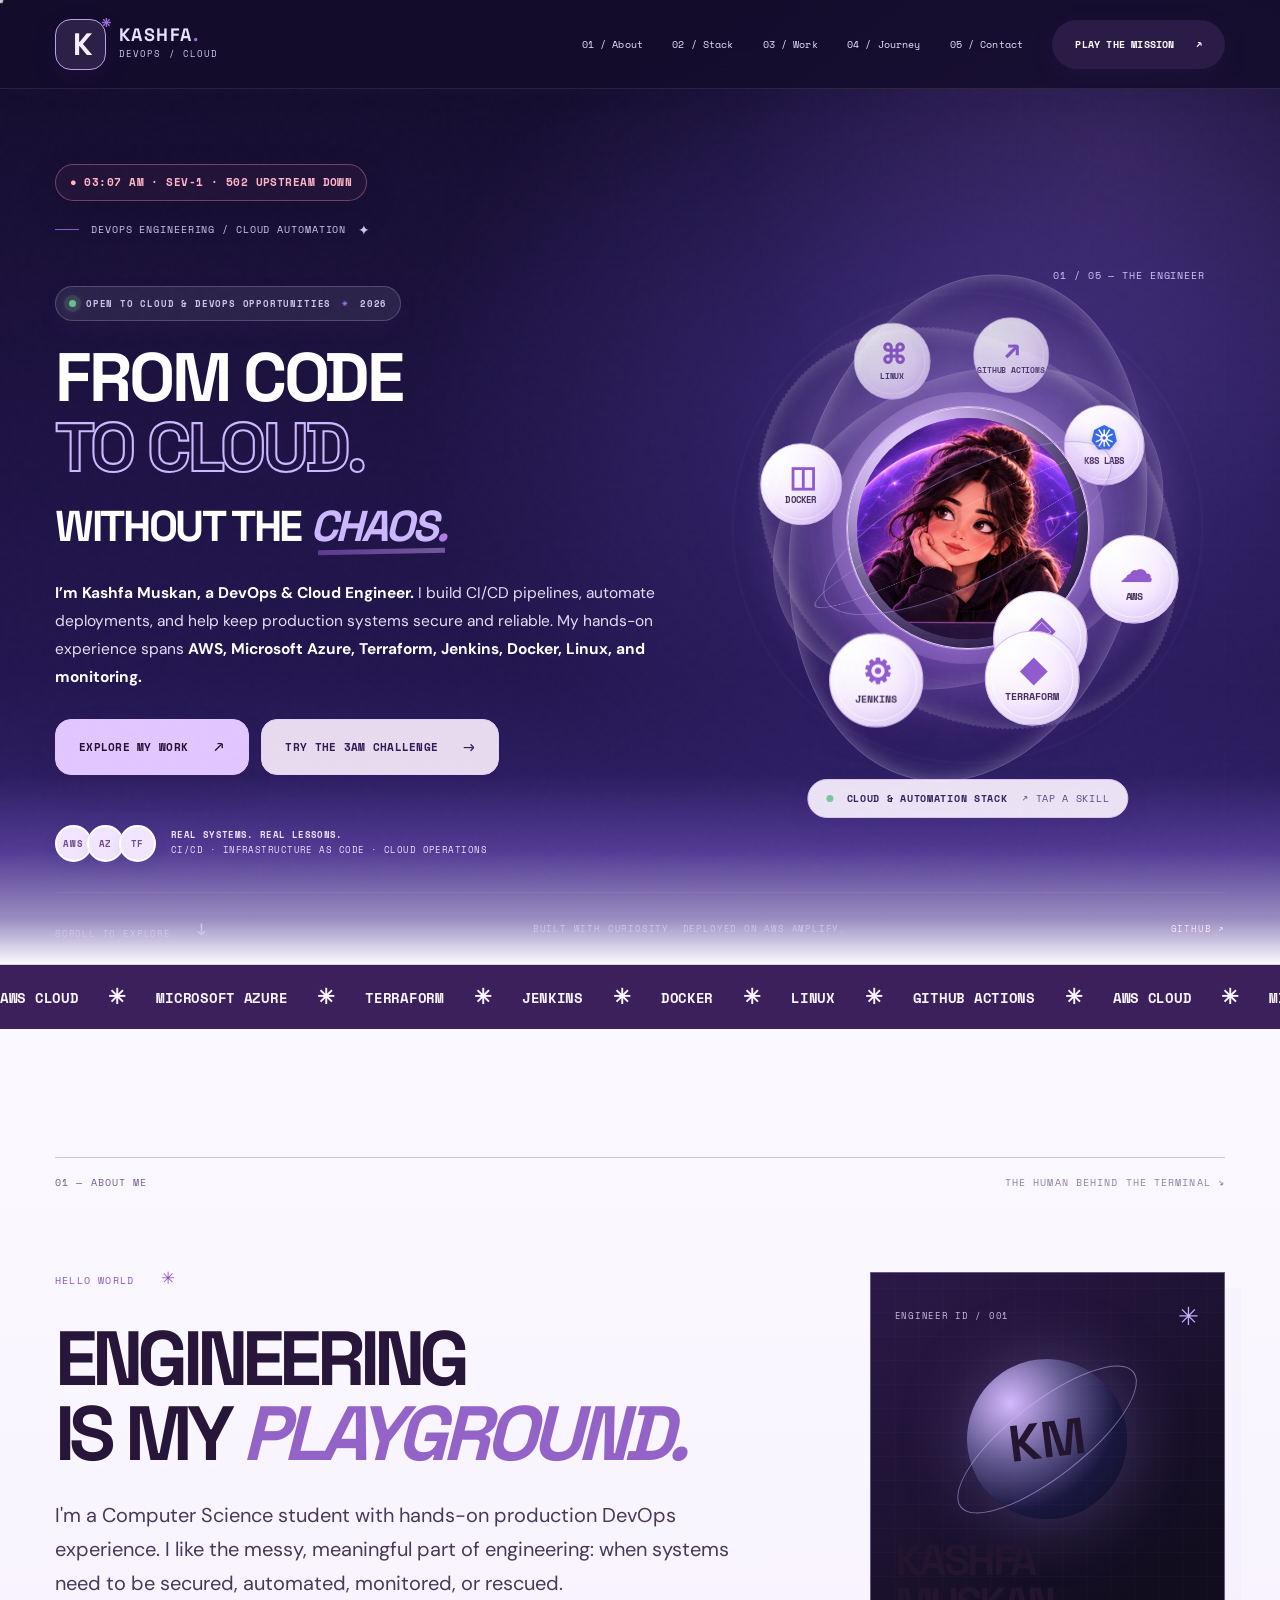
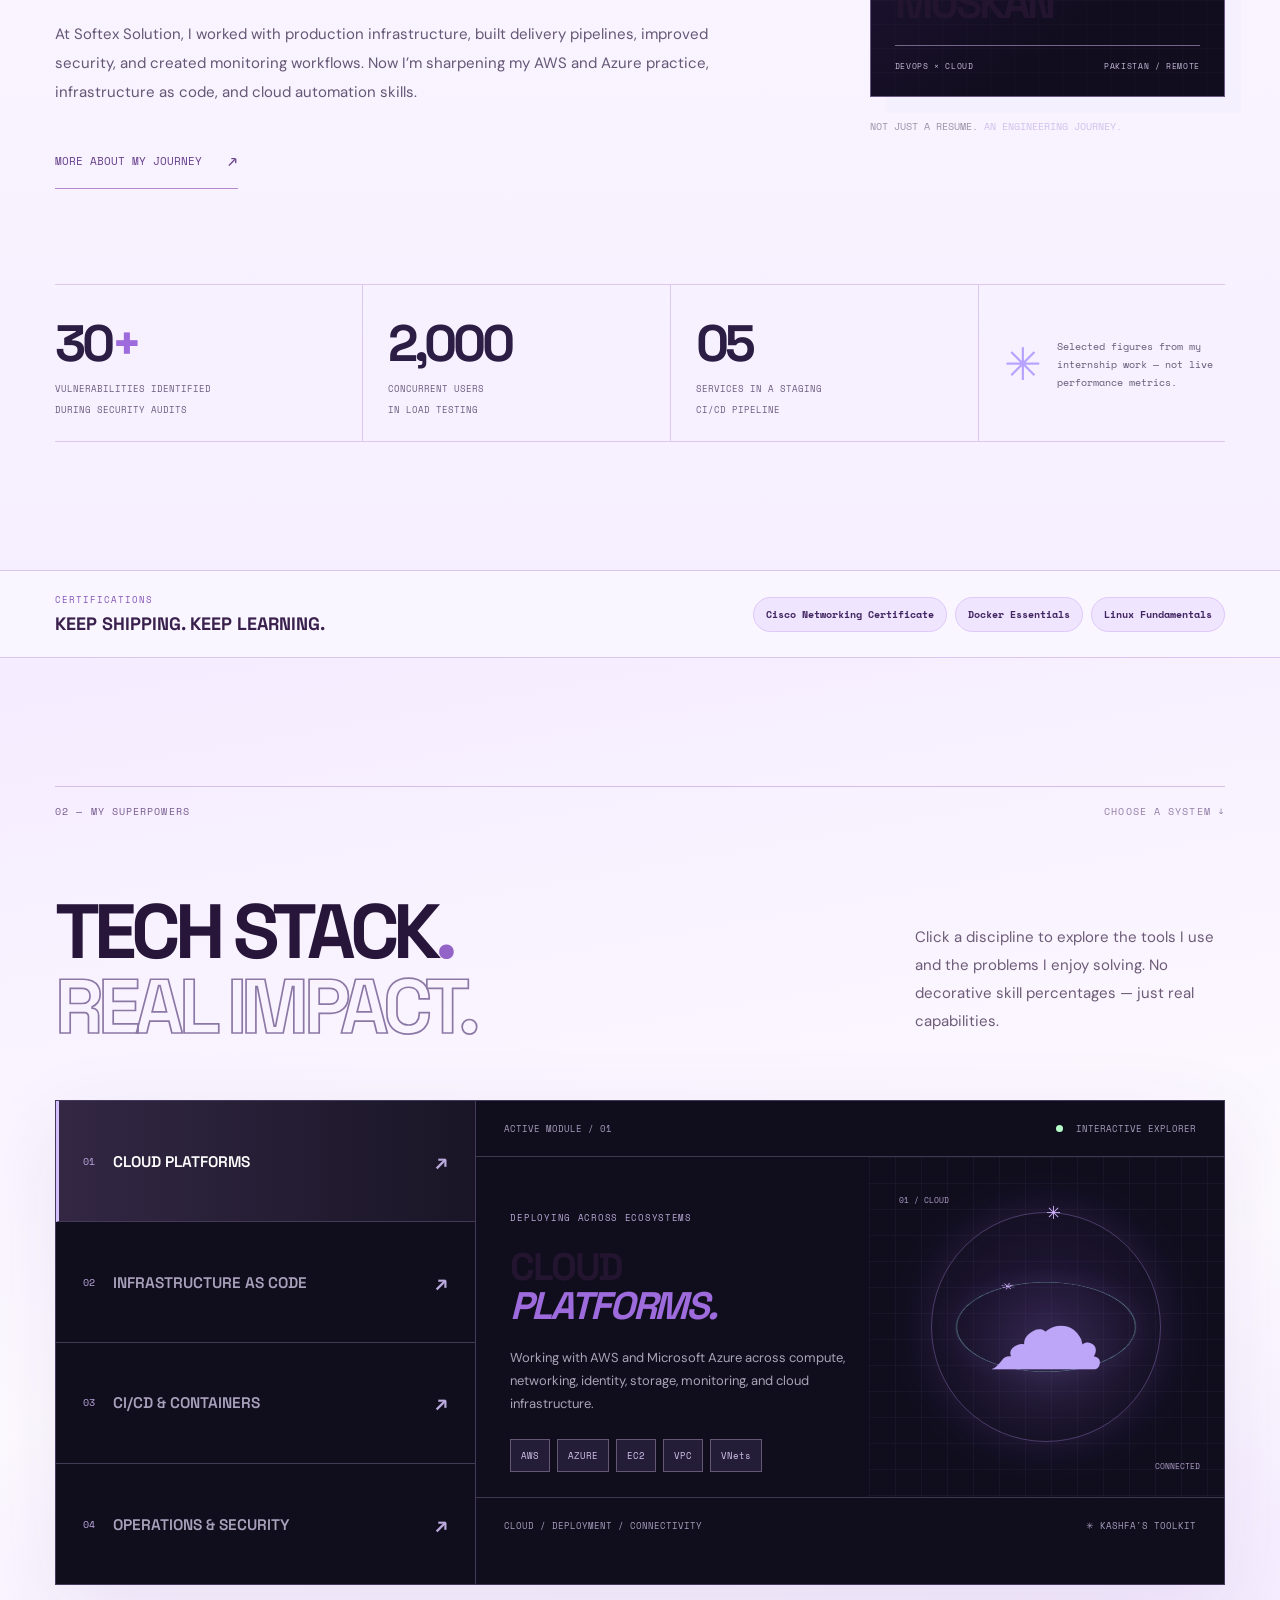
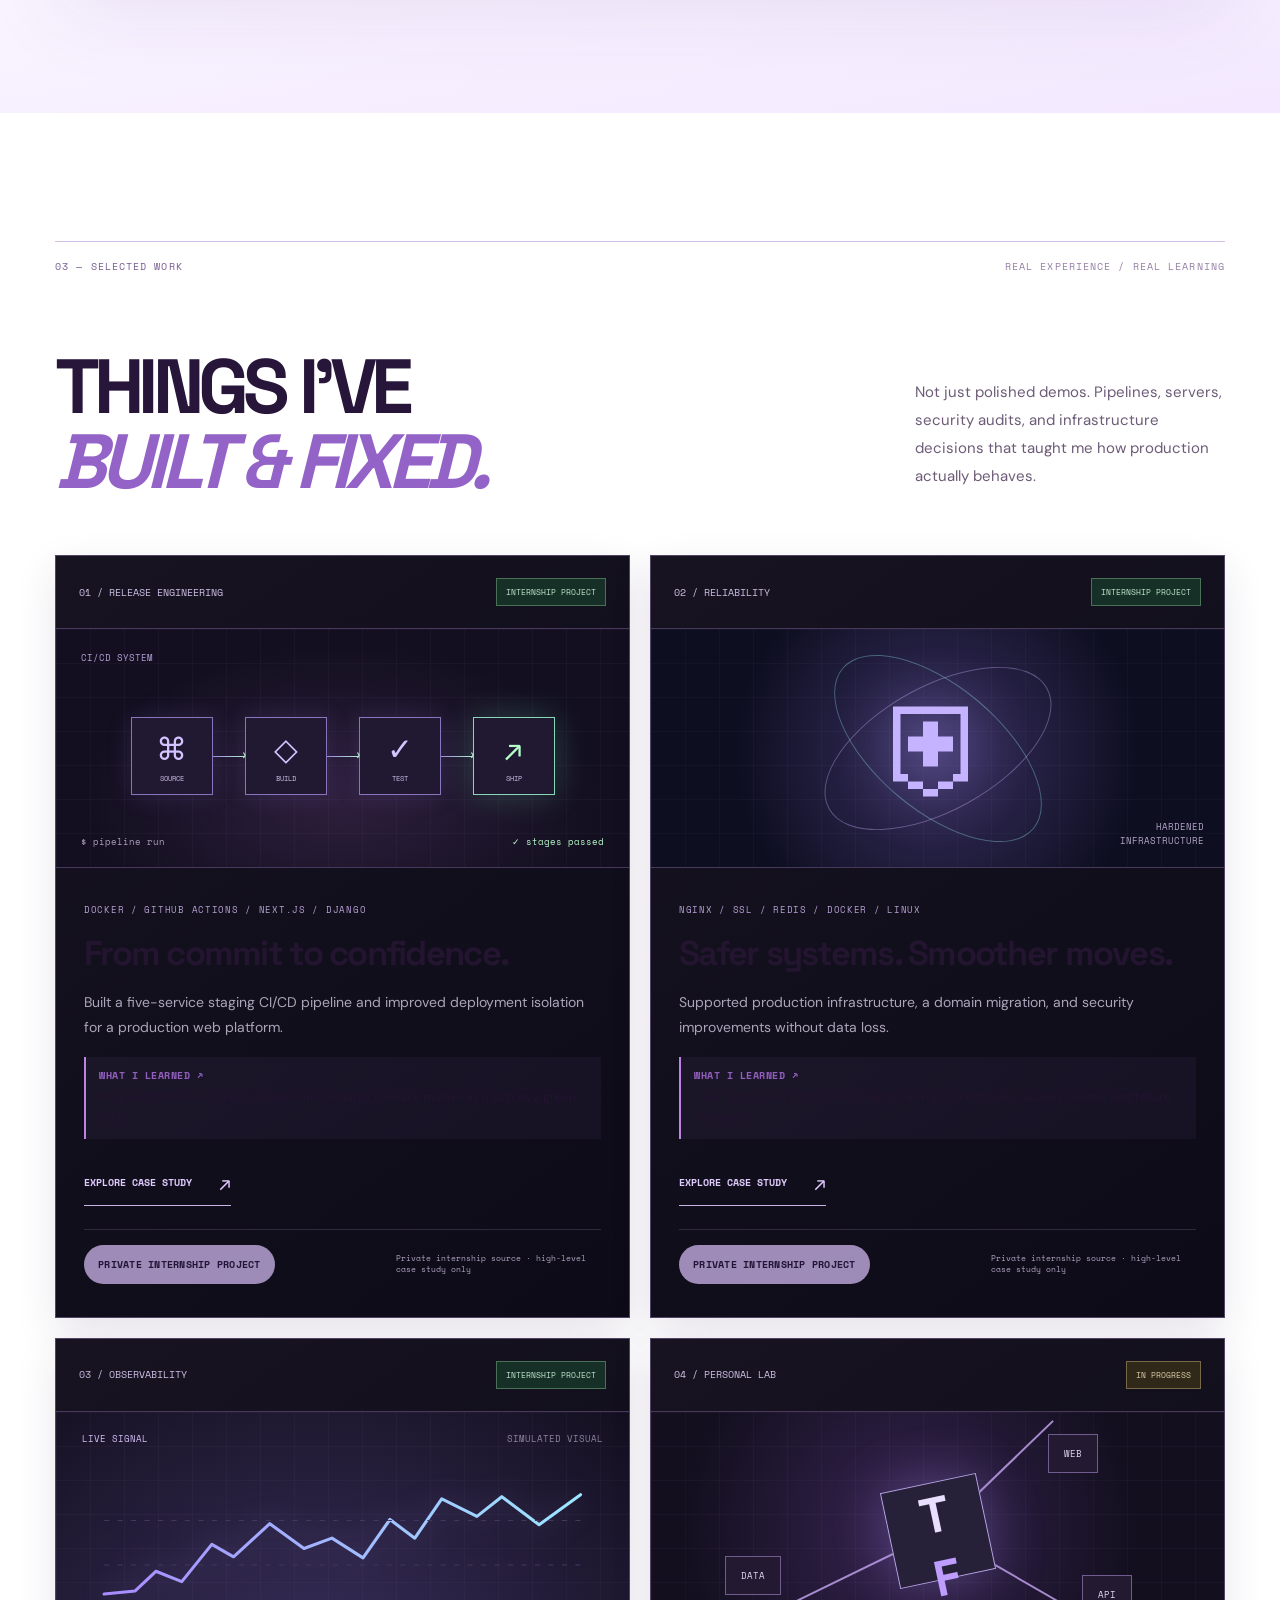
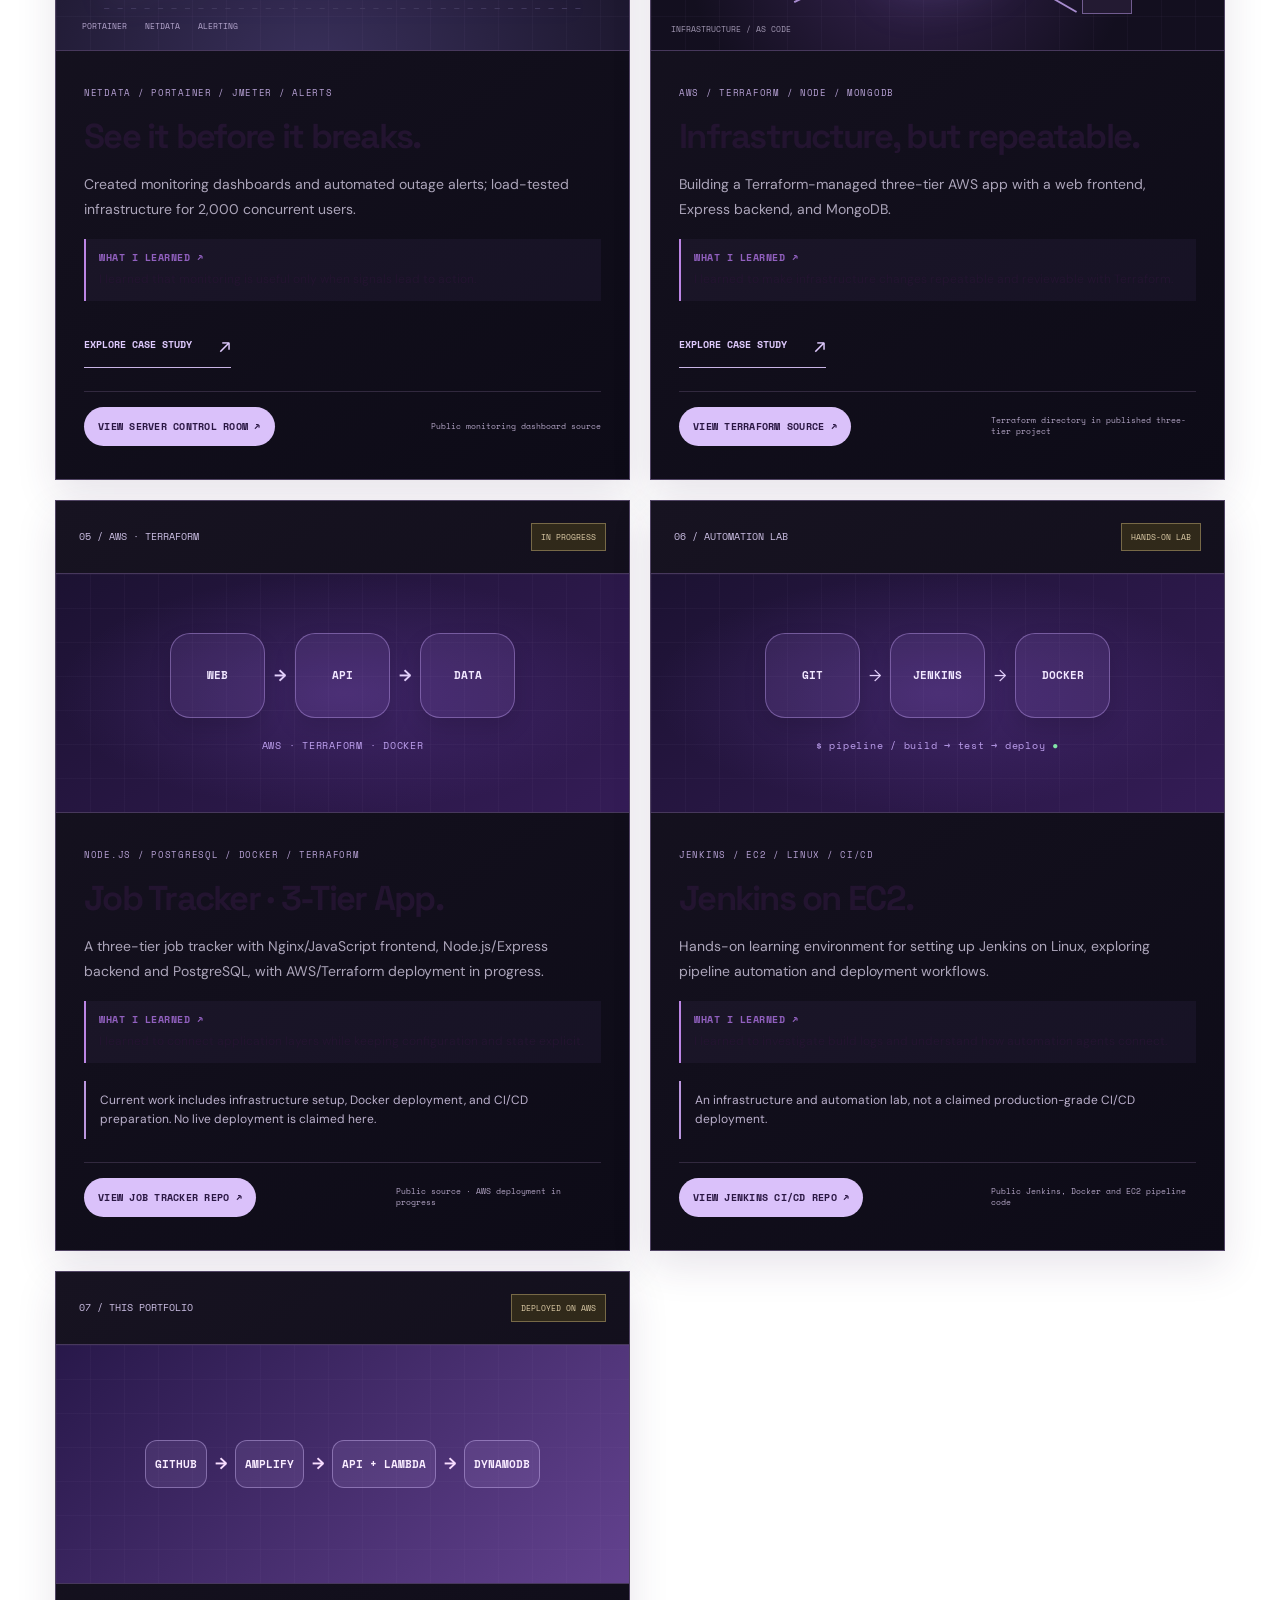
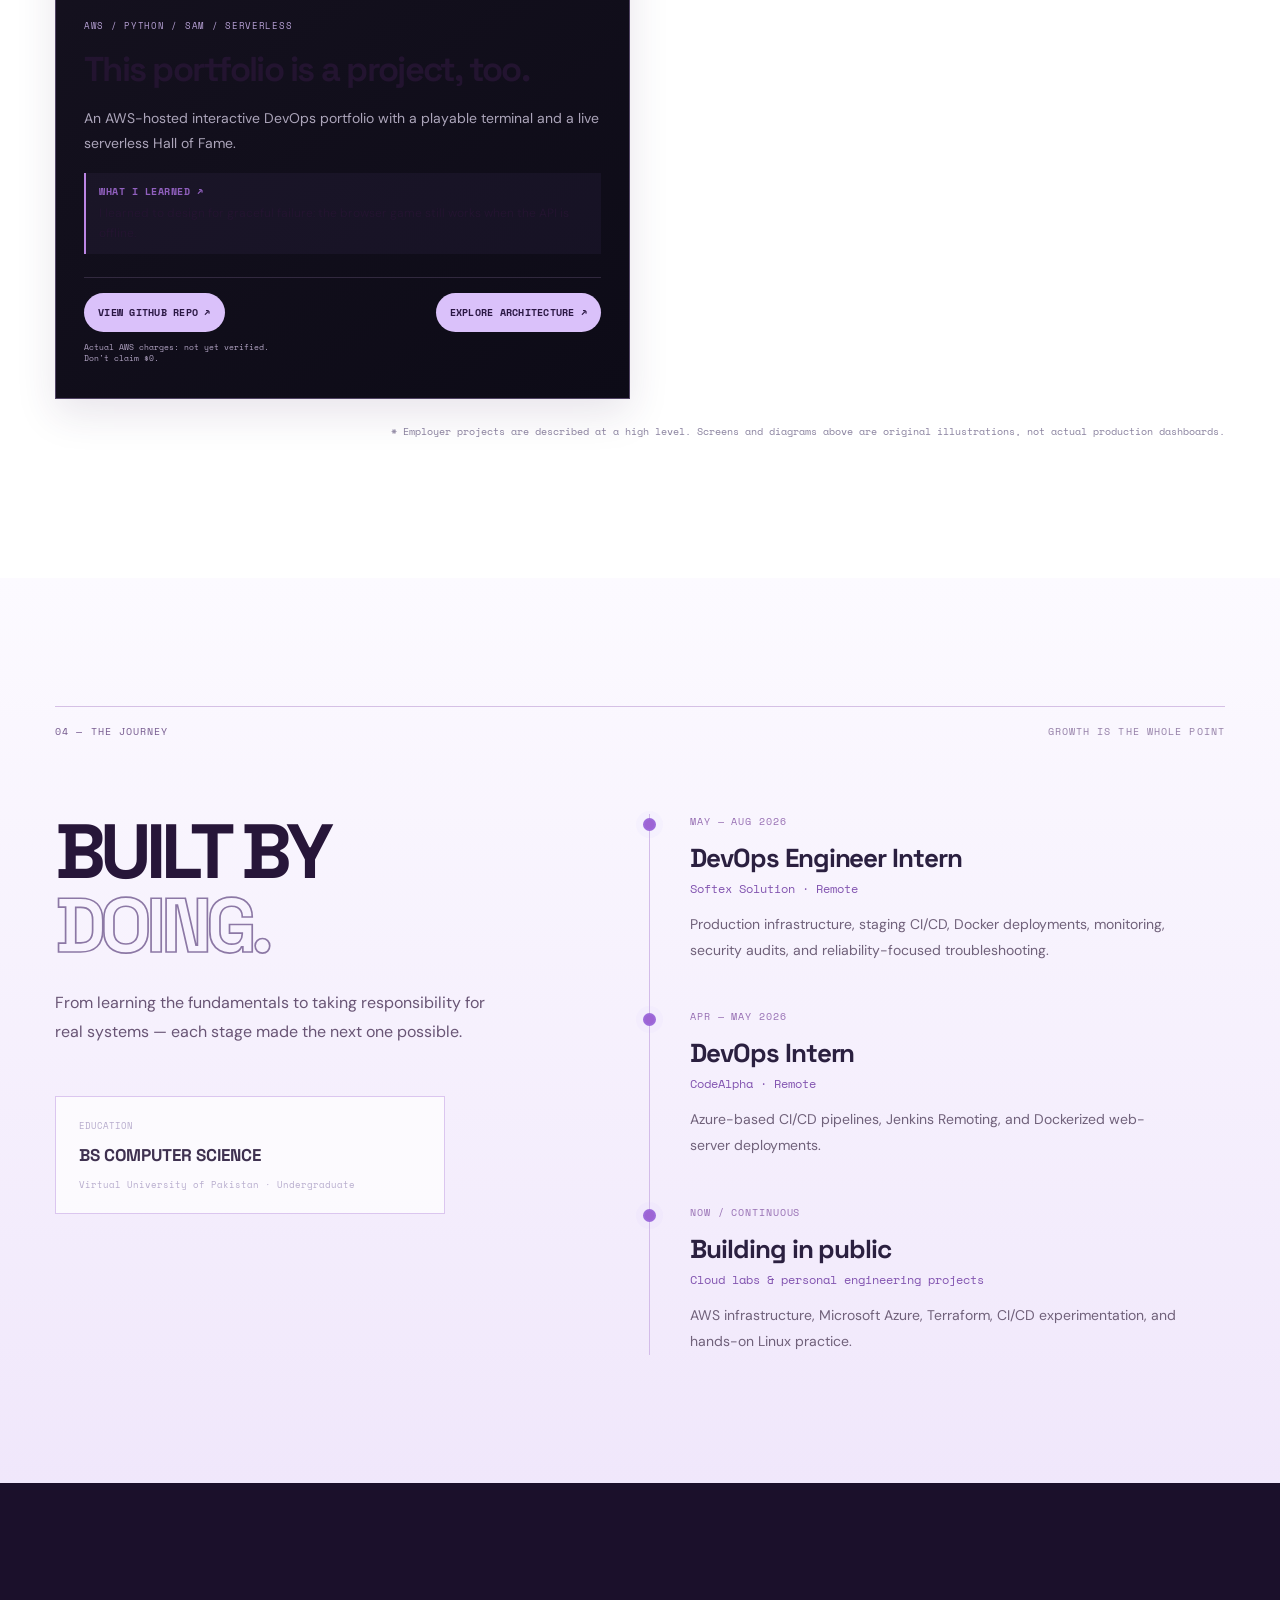
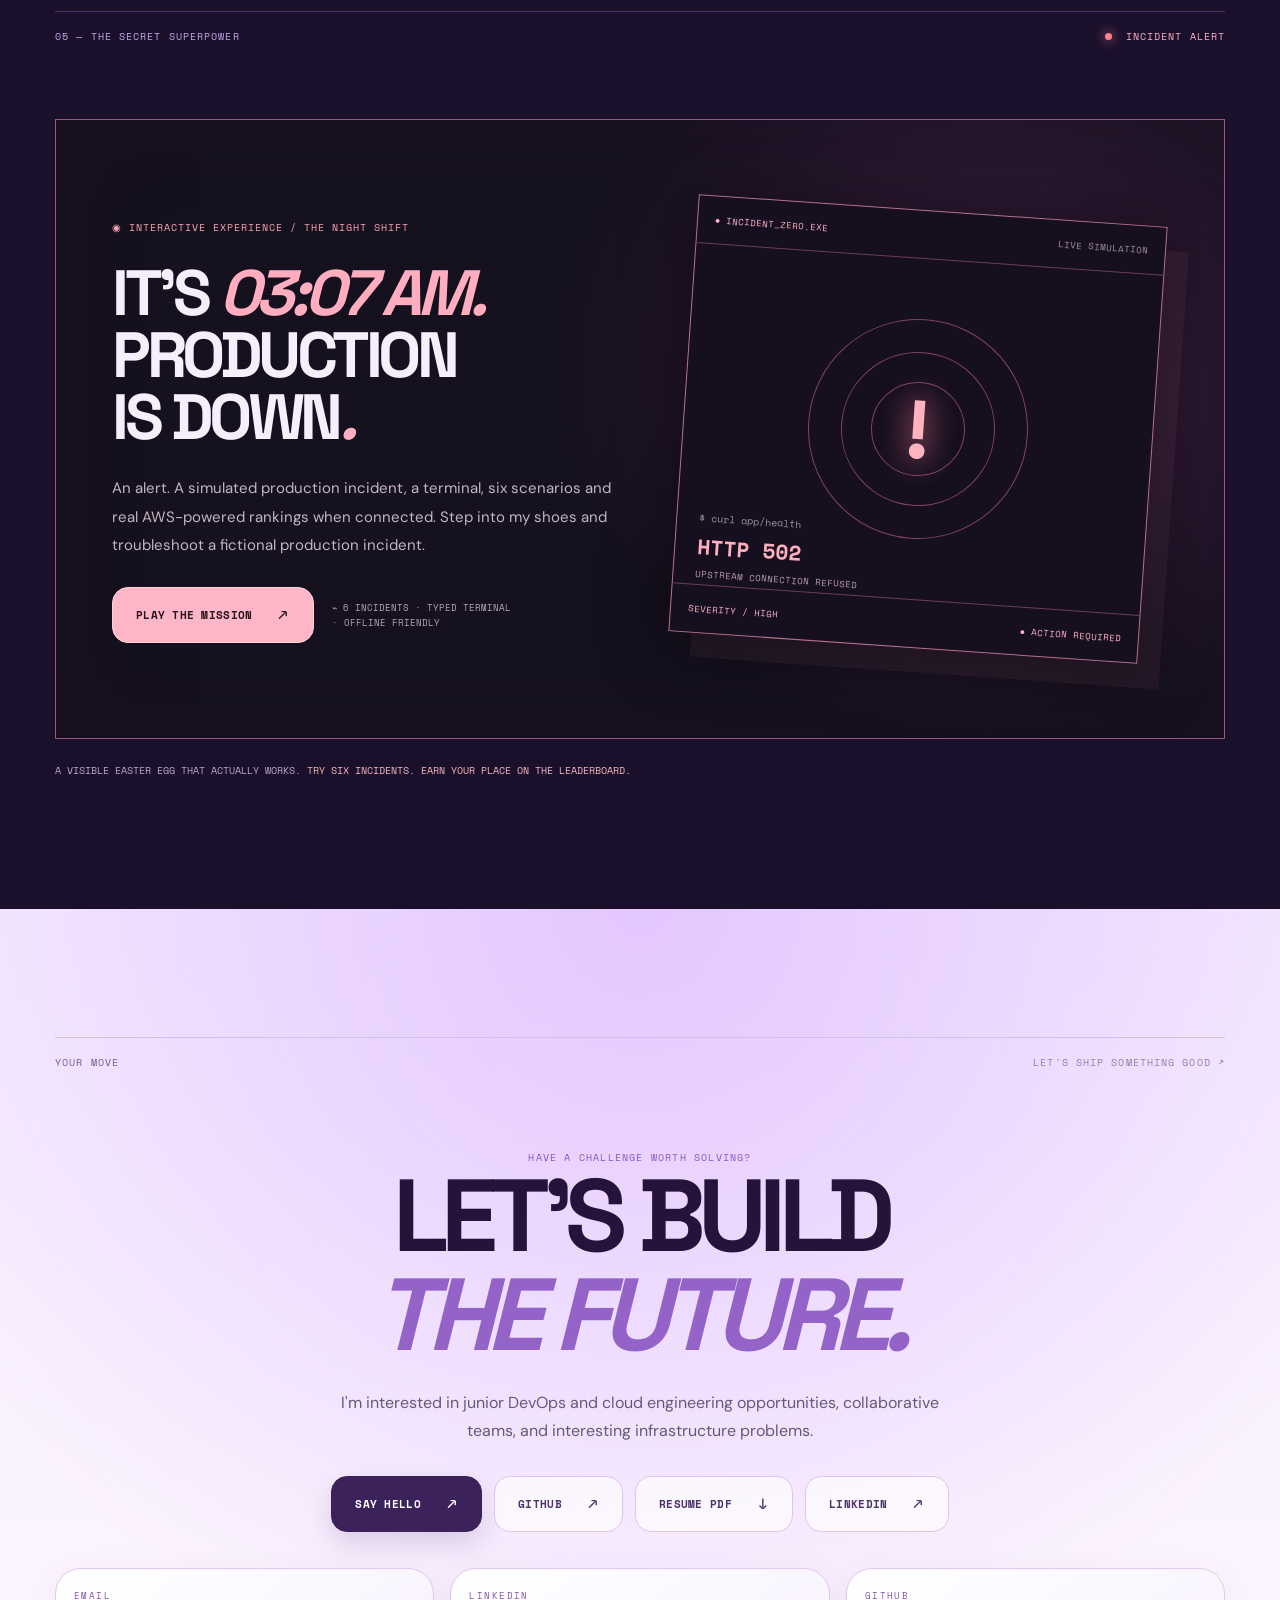
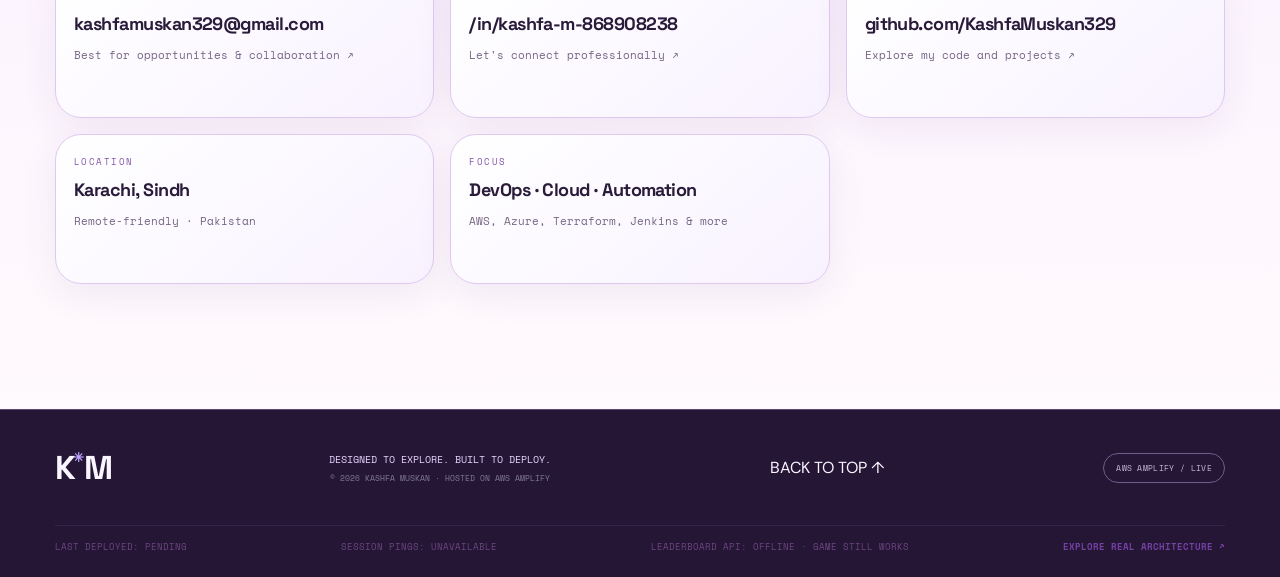
==== commit 64d914ff: "Finalize live AWS deployment labels and verified project source links" ====
--- a/index.html
+++ b/index.html
@@ -16,8 +16,8 @@
 <link href="styles.css" rel="stylesheet"/>
 <script defer="" src="app.js"></script>
 <script defer="" src="config.js"></script><script defer="" src="status.js"></script>
-<meta content="og-image.png" property="og:image"/><link href="v4.css" rel="stylesheet"/><meta content="website" property="og:type"/><meta content="Lavender and violet Incident Zero portfolio preview with DevOps technology icons orbiting an illustrated cloud engineer" property="og:image:alt"/><meta content="summary_large_image" name="twitter:card"/><link href="v5.css" rel="stylesheet"/><link href="v8.css" rel="stylesheet"/><link as="document" href="game.html" rel="preload"/>
-<!-- Publish step: replace og:image with your actual absolute Amplify HTTPS URL. --></head>
+<meta content="https://main.d1fva3n4t20z0j.amplifyapp.com/og-image.png" property="og:image"/><link href="v4.css" rel="stylesheet"/><meta content="website" property="og:type"/><meta content="Lavender and violet Incident Zero portfolio preview with DevOps technology icons orbiting an illustrated cloud engineer" property="og:image:alt"/><meta content="summary_large_image" name="twitter:card"/><link href="v5.css" rel="stylesheet"/><link href="v8.css" rel="stylesheet"/><link as="document" href="game.html" rel="preload"/>
+</head>
 <body>
 <a class="skip-link" href="#main">Skip to content</a>
 <div aria-hidden="true" class="cursor-dot" id="cursorDot"></div>
@@ -100,22 +100,22 @@
 </section>
 <section aria-labelledby="work-title" class="section work-section" id="work"><div class="shell"><div class="section-overline"><span>03 — SELECTED WORK</span><span class="section-overline-end">REAL EXPERIENCE / REAL LEARNING</span></div><div class="work-heading reveal"><h2 id="work-title">THINGS I'VE<br/><span class="italic-bright">BUILT &amp; FIXED.</span></h2><p>Not just polished demos. Pipelines, servers, security audits, and infrastructure decisions that taught me how production actually behaves.</p></div>
 <div class="work-grid">
-<article class="work-card work-card-featured tilt-card reveal"><div class="work-card-header"><span>01 / RELEASE ENGINEERING</span><span class="work-badge">INTERNSHIP PROJECT</span></div><div aria-hidden="true" class="work-visual pipeline-art"><span class="pipeline-label">CI/CD SYSTEM</span><div class="pipeline-rail"><div class="pipeline-node"><span>⌘</span><small>SOURCE</small></div><span class="pipeline-join"></span><div class="pipeline-node"><span>◇</span><small>BUILD</small></div><span class="pipeline-join"></span><div class="pipeline-node"><span>✓</span><small>TEST</small></div><span class="pipeline-join"></span><div class="pipeline-node success-node"><span>↗</span><small>SHIP</small></div></div><div class="pipeline-console">$ pipeline run <span>✓ stages passed</span></div></div><div class="work-card-content"><span class="work-kicker">DOCKER / GITHUB ACTIONS / NEXT.JS / DJANGO</span><h3>From commit to confidence.</h3><p>Built a five-service staging CI/CD pipeline and improved deployment isolation for a production web platform.</p><p class="learning-line"><strong>WHAT I LEARNED ↗</strong> I learned that deployment isolation and reliable rollback matter as much as a green build.</p><button aria-controls="work-detail-1" aria-expanded="false" class="work-expand" type="button">EXPLORE CASE STUDY <span>↗</span></button><div class="work-detail" hidden="" id="work-detail-1"><strong>THE PROBLEM</strong><p>Multi-service staging dependencies and the risk of staging releases affecting production.</p><strong>MY APPROACH</strong><p>Configured a staging delivery pipeline, troubleshot cross-stack dependencies, and used dedicated Docker containers and branch-aware GitHub Actions workflows.</p><strong>WHAT I LEARNED</strong><p>Deployments are safer when environments are explicit, isolated, and observable.</p></div><div class="project-link-row"><span class="project-link project-link-pending" title="No public project-specific repository verified">PROJECT REPO · LINK PENDING</span><span class="project-link-note">Profile link · no project-specific public URL verified</span></div></div></article>
-<article class="work-card tilt-card reveal"><div class="work-card-header"><span>02 / RELIABILITY</span><span class="work-badge">INTERNSHIP PROJECT</span></div><div aria-hidden="true" class="work-visual reliability-art"><div class="lock-orbit lock-orbit-a"></div><div class="lock-orbit lock-orbit-b"></div><div class="shield-icon">⛨</div><span class="reliability-label">HARDENED<br/>INFRASTRUCTURE</span></div><div class="work-card-content"><span class="work-kicker">NGINX / SSL / REDIS / DOCKER / LINUX</span><h3>Safer systems. Smoother moves.</h3><p>Supported production infrastructure, a domain migration, and security improvements without data loss.</p><p class="learning-line"><strong>WHAT I LEARNED ↗</strong> I learned to plan migrations around backups, certificates, access control and failure recovery.</p><button aria-controls="work-detail-2" aria-expanded="false" class="work-expand" type="button">EXPLORE CASE STUDY <span>↗</span></button><div class="work-detail" hidden="" id="work-detail-2"><strong>THE PROBLEM</strong><p>Maintaining availability and security through infrastructure changes.</p><strong>MY APPROACH</strong><p>Reconfigured Nginx, SSL/Certbot, Redis and Docker during a production domain migration; performed security audits with the team.</p><strong>THE RESULT</strong><p>Domain migration without data loss and over 30 identified security vulnerabilities for remediation.</p></div><div class="project-link-row"><span class="project-link project-link-pending" title="No public project-specific repository verified">PROJECT REPO · LINK PENDING</span><span class="project-link-note">Profile link · no project-specific public URL verified</span></div></div></article>
-<article class="work-card tilt-card reveal"><div class="work-card-header"><span>03 / OBSERVABILITY</span><span class="work-badge">INTERNSHIP PROJECT</span></div><div aria-hidden="true" class="work-visual monitoring-art"><div class="monitor-art-top">LIVE SIGNAL <span>SIMULATED VISUAL</span></div><svg aria-label="Decorative, simulated monitoring graph" role="img" viewbox="0 0 460 140"><defs><lineargradient id="gr" x1="0" x2="1"><stop stop-color="#a78bff"></stop><stop offset="1" stop-color="#9de7ff"></stop></lineargradient></defs><path d="M0 114L30 111L50 92L75 102L104 66L125 78L160 46L193 70L220 60L250 79L276 42L300 60L326 22L360 39L384 20L420 47L460 18" fill="none" stroke="url(#gr)" stroke-linecap="round" stroke-linejoin="round" stroke-width="3"></path><path d="M0 43H460M0 86H460M0 128H460" stroke="#40385d" stroke-dasharray="5 8"></path></svg><div class="monitor-art-bottom"><span>PORTAINER</span><span>NETDATA</span><span>ALERTING</span></div></div><div class="work-card-content"><span class="work-kicker">NETDATA / PORTAINER / JMETER / ALERTS</span><h3>See it before it breaks.</h3><p>Created monitoring dashboards and automated outage alerts; load-tested infrastructure for 2,000 concurrent users.</p><p class="learning-line"><strong>WHAT I LEARNED ↗</strong> I learned that monitoring is useful only when signals lead to action.</p><button aria-controls="work-detail-3" aria-expanded="false" class="work-expand" type="button">EXPLORE CASE STUDY <span>↗</span></button><div class="work-detail" hidden="" id="work-detail-3"><strong>THE PROBLEM</strong><p>Limited visibility into server health and container disruptions.</p><strong>MY APPROACH</strong><p>Built a real-time control room with Netdata and Portainer, added email-based outage and recovery notifications, and performed Apache JMeter load testing.</p><strong>WHY IT MATTERS</strong><p>Reliable systems require knowing what's wrong before your users report it.</p></div><div class="project-link-row"><span class="project-link project-link-pending" title="No public project-specific repository verified">PROJECT REPO · LINK PENDING</span><span class="project-link-note">Profile link · no project-specific public URL verified</span></div></div></article>
-<article class="work-card tilt-card reveal"><div class="work-card-header"><span>04 / PERSONAL LAB</span><span class="work-badge work-badge-progress">IN PROGRESS</span></div><div aria-hidden="true" class="work-visual terraform-art"><div class="tf-central">T<span>F</span></div><div class="tf-wire tf-wire-a"></div><div class="tf-wire tf-wire-b"></div><div class="tf-wire tf-wire-c"></div><span class="tf-node tf-node-a">WEB</span><span class="tf-node tf-node-b">API</span><span class="tf-node tf-node-c">DATA</span><div class="terraform-caption">INFRASTRUCTURE / AS CODE</div></div><div class="work-card-content"><span class="work-kicker">AWS / TERRAFORM / NODE / MONGODB</span><h3>Infrastructure, but repeatable.</h3><p>Building a Terraform-managed three-tier AWS app with a web frontend, Express backend, and MongoDB.</p><p class="learning-line"><strong>WHAT I LEARNED ↗</strong> I learned to make infrastructure changes repeatable and reviewable with Terraform.</p><button aria-controls="work-detail-4" aria-expanded="false" class="work-expand" type="button">EXPLORE CASE STUDY <span>↗</span></button><div class="work-detail" hidden="" id="work-detail-4"><strong>THE GOAL</strong><p>Define repeatable, understandable cloud infrastructure for a real application.</p><strong>THE STACK</strong><p>Frontend: HTML/CSS/JavaScript. Backend: Node/Express. Data: MongoDB. Infrastructure: AWS and Terraform.</p><strong>CURRENT STATUS</strong><p>This is an active learning/build project, not a completed production deployment.</p></div><div class="project-link-row"><span class="project-link project-link-pending" title="No public project-specific repository verified">PROJECT REPO · LINK PENDING</span><span class="project-link-note">Profile link · no project-specific public URL verified</span></div></div></article>
+<article class="work-card work-card-featured tilt-card reveal"><div class="work-card-header"><span>01 / RELEASE ENGINEERING</span><span class="work-badge">INTERNSHIP PROJECT</span></div><div aria-hidden="true" class="work-visual pipeline-art"><span class="pipeline-label">CI/CD SYSTEM</span><div class="pipeline-rail"><div class="pipeline-node"><span>⌘</span><small>SOURCE</small></div><span class="pipeline-join"></span><div class="pipeline-node"><span>◇</span><small>BUILD</small></div><span class="pipeline-join"></span><div class="pipeline-node"><span>✓</span><small>TEST</small></div><span class="pipeline-join"></span><div class="pipeline-node success-node"><span>↗</span><small>SHIP</small></div></div><div class="pipeline-console">$ pipeline run <span>✓ stages passed</span></div></div><div class="work-card-content"><span class="work-kicker">DOCKER / GITHUB ACTIONS / NEXT.JS / DJANGO</span><h3>From commit to confidence.</h3><p>Built a five-service staging CI/CD pipeline and improved deployment isolation for a production web platform.</p><p class="learning-line"><strong>WHAT I LEARNED ↗</strong> I learned that deployment isolation and reliable rollback matter as much as a green build.</p><button aria-controls="work-detail-1" aria-expanded="false" class="work-expand" type="button">EXPLORE CASE STUDY <span>↗</span></button><div class="work-detail" hidden="" id="work-detail-1"><strong>THE PROBLEM</strong><p>Multi-service staging dependencies and the risk of staging releases affecting production.</p><strong>MY APPROACH</strong><p>Configured a staging delivery pipeline, troubleshot cross-stack dependencies, and used dedicated Docker containers and branch-aware GitHub Actions workflows.</p><strong>WHAT I LEARNED</strong><p>Deployments are safer when environments are explicit, isolated, and observable.</p></div><div class="project-link-row"><span class="project-link project-link-pending" title="Confidential internship source">PRIVATE INTERNSHIP PROJECT</span><span class="project-link-note">Private internship source · high-level case study only</span></div></div></article>
+<article class="work-card tilt-card reveal"><div class="work-card-header"><span>02 / RELIABILITY</span><span class="work-badge">INTERNSHIP PROJECT</span></div><div aria-hidden="true" class="work-visual reliability-art"><div class="lock-orbit lock-orbit-a"></div><div class="lock-orbit lock-orbit-b"></div><div class="shield-icon">⛨</div><span class="reliability-label">HARDENED<br/>INFRASTRUCTURE</span></div><div class="work-card-content"><span class="work-kicker">NGINX / SSL / REDIS / DOCKER / LINUX</span><h3>Safer systems. Smoother moves.</h3><p>Supported production infrastructure, a domain migration, and security improvements without data loss.</p><p class="learning-line"><strong>WHAT I LEARNED ↗</strong> I learned to plan migrations around backups, certificates, access control and failure recovery.</p><button aria-controls="work-detail-2" aria-expanded="false" class="work-expand" type="button">EXPLORE CASE STUDY <span>↗</span></button><div class="work-detail" hidden="" id="work-detail-2"><strong>THE PROBLEM</strong><p>Maintaining availability and security through infrastructure changes.</p><strong>MY APPROACH</strong><p>Reconfigured Nginx, SSL/Certbot, Redis and Docker during a production domain migration; performed security audits with the team.</p><strong>THE RESULT</strong><p>Domain migration without data loss and over 30 identified security vulnerabilities for remediation.</p></div><div class="project-link-row"><span class="project-link project-link-pending" title="Confidential internship source">PRIVATE INTERNSHIP PROJECT</span><span class="project-link-note">Private internship source · high-level case study only</span></div></div></article>
+<article class="work-card tilt-card reveal"><div class="work-card-header"><span>03 / OBSERVABILITY</span><span class="work-badge">INTERNSHIP PROJECT</span></div><div aria-hidden="true" class="work-visual monitoring-art"><div class="monitor-art-top">LIVE SIGNAL <span>SIMULATED VISUAL</span></div><svg aria-label="Decorative, simulated monitoring graph" role="img" viewbox="0 0 460 140"><defs><lineargradient id="gr" x1="0" x2="1"><stop stop-color="#a78bff"></stop><stop offset="1" stop-color="#9de7ff"></stop></lineargradient></defs><path d="M0 114L30 111L50 92L75 102L104 66L125 78L160 46L193 70L220 60L250 79L276 42L300 60L326 22L360 39L384 20L420 47L460 18" fill="none" stroke="url(#gr)" stroke-linecap="round" stroke-linejoin="round" stroke-width="3"></path><path d="M0 43H460M0 86H460M0 128H460" stroke="#40385d" stroke-dasharray="5 8"></path></svg><div class="monitor-art-bottom"><span>PORTAINER</span><span>NETDATA</span><span>ALERTING</span></div></div><div class="work-card-content"><span class="work-kicker">NETDATA / PORTAINER / JMETER / ALERTS</span><h3>See it before it breaks.</h3><p>Created monitoring dashboards and automated outage alerts; load-tested infrastructure for 2,000 concurrent users.</p><p class="learning-line"><strong>WHAT I LEARNED ↗</strong> I learned that monitoring is useful only when signals lead to action.</p><button aria-controls="work-detail-3" aria-expanded="false" class="work-expand" type="button">EXPLORE CASE STUDY <span>↗</span></button><div class="work-detail" hidden="" id="work-detail-3"><strong>THE PROBLEM</strong><p>Limited visibility into server health and container disruptions.</p><strong>MY APPROACH</strong><p>Built a real-time control room with Netdata and Portainer, added email-based outage and recovery notifications, and performed Apache JMeter load testing.</p><strong>WHY IT MATTERS</strong><p>Reliable systems require knowing what's wrong before your users report it.</p></div><div class="project-link-row"><a class="project-link" href="https://github.com/KashfaMuskan329/Server-Control-Room" target="_blank" rel="noopener noreferrer">VIEW SERVER CONTROL ROOM ↗</a><span class="project-link-note">Public monitoring dashboard source</span></div></div></article>
+<article class="work-card tilt-card reveal"><div class="work-card-header"><span>04 / PERSONAL LAB</span><span class="work-badge work-badge-progress">IN PROGRESS</span></div><div aria-hidden="true" class="work-visual terraform-art"><div class="tf-central">T<span>F</span></div><div class="tf-wire tf-wire-a"></div><div class="tf-wire tf-wire-b"></div><div class="tf-wire tf-wire-c"></div><span class="tf-node tf-node-a">WEB</span><span class="tf-node tf-node-b">API</span><span class="tf-node tf-node-c">DATA</span><div class="terraform-caption">INFRASTRUCTURE / AS CODE</div></div><div class="work-card-content"><span class="work-kicker">AWS / TERRAFORM / NODE / MONGODB</span><h3>Infrastructure, but repeatable.</h3><p>Building a Terraform-managed three-tier AWS app with a web frontend, Express backend, and MongoDB.</p><p class="learning-line"><strong>WHAT I LEARNED ↗</strong> I learned to make infrastructure changes repeatable and reviewable with Terraform.</p><button aria-controls="work-detail-4" aria-expanded="false" class="work-expand" type="button">EXPLORE CASE STUDY <span>↗</span></button><div class="work-detail" hidden="" id="work-detail-4"><strong>THE GOAL</strong><p>Define repeatable, understandable cloud infrastructure for a real application.</p><strong>THE STACK</strong><p>Frontend: HTML/CSS/JavaScript. Backend: Node/Express. Data: MongoDB. Infrastructure: AWS and Terraform.</p><strong>CURRENT STATUS</strong><p>This is an active learning/build project, not a completed production deployment.</p></div><div class="project-link-row"><a class="project-link" href="https://github.com/KashfaMuskan329/3-tier-terraform/tree/main/terraform" target="_blank" rel="noopener noreferrer">VIEW TERRAFORM SOURCE ↗</a><span class="project-link-note">Terraform directory in published three-tier project</span></div></div></article>
 <article class="work-card tilt-card reveal aws-featured"><div class="work-card-header"><span>05 / AWS · TERRAFORM</span><span class="work-badge work-badge-progress">IN PROGRESS</span></div>
 <div class="work-visual tracker-art"><div class="tracker-architecture"><span>WEB</span><b>→</b><span>API</span><b>→</b><span>DATA</span></div><div class="tracker-foot">AWS · TERRAFORM · DOCKER</div></div>
-<div class="work-card-content"><span class="work-kicker">AWS / TERRAFORM / NODE.JS / MONGODB</span><h3>Job Tracker on AWS.</h3><p>A personal three-tier application and infrastructure-as-code build, with a static frontend, Express API, and MongoDB.</p><p class="learning-line"><strong>WHAT I LEARNED ↗</strong> I learned to connect application layers while keeping configuration and state explicit.</p><div class="work-detail-inline">Current work includes infrastructure setup, Docker deployment, and CI/CD preparation. No live deployment is claimed here.</div><div class="project-link-row"><span class="project-link project-link-pending" title="No public project-specific repository verified">PROJECT REPO · LINK PENDING</span><span class="project-link-note">Direct project URL to add after publishing</span></div></div></article>
+<div class="work-card-content"><span class="work-kicker">NODE.JS / POSTGRESQL / DOCKER / TERRAFORM</span><h3>Job Tracker · 3-Tier App.</h3><p>A three-tier job tracker with Nginx/JavaScript frontend, Node.js/Express backend and PostgreSQL, with AWS/Terraform deployment in progress.</p><p class="learning-line"><strong>WHAT I LEARNED ↗</strong> I learned to connect application layers while keeping configuration and state explicit.</p><div class="work-detail-inline">Current work includes infrastructure setup, Docker deployment, and CI/CD preparation. No live deployment is claimed here.</div><div class="project-link-row"><a class="project-link" href="https://github.com/KashfaMuskan329/3-tier-terraform" target="_blank" rel="noopener noreferrer">VIEW JOB TRACKER REPO ↗</a><span class="project-link-note">Public source · AWS deployment in progress</span></div></div></article>
 <article class="work-card tilt-card reveal aws-featured"><div class="work-card-header"><span>06 / AUTOMATION LAB</span><span class="work-badge work-badge-progress">HANDS-ON LAB</span></div>
 <div class="work-visual jenkins-art"><div class="jenkins-flow"><span>GIT</span><i>→</i><span>JENKINS</span><i>→</i><span>DOCKER</span></div><div class="jenkins-console">$ pipeline / build → test → deploy <span>●</span></div></div>
-<div class="work-card-content"><span class="work-kicker">JENKINS / EC2 / LINUX / CI/CD</span><h3>Jenkins on EC2.</h3><p>Hands-on learning environment for setting up Jenkins on Linux, exploring pipeline automation and deployment workflows.</p><p class="learning-line"><strong>WHAT I LEARNED ↗</strong> I learned to investigate build logs and understand how automation agents connect.</p><div class="work-detail-inline">An infrastructure and automation lab, not a claimed production-grade CI/CD deployment.</div><div class="project-link-row"><span class="project-link project-link-pending" title="No public project-specific repository verified">PROJECT REPO · LINK PENDING</span><span class="project-link-note">Direct lab repository link pending</span></div></div></article><article class="work-card tilt-card reveal portfolio-project-card"><div class="work-card-header"><span>07 / THIS PORTFOLIO</span><span class="work-badge work-badge-progress">AWS DEPLOYMENT PENDING</span></div><div aria-label="Static diagram of intended website hosting and backend" class="work-visual portfolio-arch-art"><span>GITHUB</span><b>→</b><span>AMPLIFY</span><b>→</b><span>API + LAMBDA</span><b>→</b><span>DYNAMODB</span></div><div class="work-card-content"><span class="work-kicker">AWS / PYTHON / SAM / SERVERLESS</span><h3>This portfolio is a project, too.</h3><p>Built as an interactive DevOps learning experience. The local terminal works today; online rankings become available after AWS deployment.</p><p class="learning-line"><strong>WHAT I LEARNED ↗</strong> I learned to design for graceful failure: the browser game still works when the API is offline.</p><div class="project-link-row"><a class="project-link" href="game.html#architecture">EXPLORE ARCHITECTURE ↗</a><span class="project-link-note">Actual AWS charges: not yet verified. Don't claim $0.</span></div></div></article></div><p class="work-confidential">* Employer projects are described at a high level. Screens and diagrams above are original illustrations, not actual production dashboards.</p>
+<div class="work-card-content"><span class="work-kicker">JENKINS / EC2 / LINUX / CI/CD</span><h3>Jenkins on EC2.</h3><p>Hands-on learning environment for setting up Jenkins on Linux, exploring pipeline automation and deployment workflows.</p><p class="learning-line"><strong>WHAT I LEARNED ↗</strong> I learned to investigate build logs and understand how automation agents connect.</p><div class="work-detail-inline">An infrastructure and automation lab, not a claimed production-grade CI/CD deployment.</div><div class="project-link-row"><a class="project-link" href="https://github.com/KashfaMuskan329/3tier-jenkins-cicd-pipeline" target="_blank" rel="noopener noreferrer">VIEW JENKINS CI/CD REPO ↗</a><span class="project-link-note">Public Jenkins, Docker and EC2 pipeline code</span></div></div></article><article class="work-card tilt-card reveal portfolio-project-card"><div class="work-card-header"><span>07 / THIS PORTFOLIO</span><span class="work-badge work-badge-progress">DEPLOYED ON AWS</span></div><div aria-label="Static diagram of intended website hosting and backend" class="work-visual portfolio-arch-art"><span>GITHUB</span><b>→</b><span>AMPLIFY</span><b>→</b><span>API + LAMBDA</span><b>→</b><span>DYNAMODB</span></div><div class="work-card-content"><span class="work-kicker">AWS / PYTHON / SAM / SERVERLESS</span><h3>This portfolio is a project, too.</h3><p>An AWS-hosted interactive DevOps portfolio with a playable terminal and a live serverless Hall of Fame.</p><p class="learning-line"><strong>WHAT I LEARNED ↗</strong> I learned to design for graceful failure: the browser game still works when the API is offline.</p><div class="project-link-row"><a class="project-link" href="https://github.com/KashfaMuskan329/incident-zero-aws-portfolio" target="_blank" rel="noopener noreferrer">VIEW GITHUB REPO ↗</a><a class="project-link" href="game.html#architecture">EXPLORE ARCHITECTURE ↗</a><span class="project-link-note">Actual AWS charges: not yet verified. Don't claim $0.</span></div></div></article></div><p class="work-confidential">* Employer projects are described at a high level. Screens and diagrams above are original illustrations, not actual production dashboards.</p>
 </div></section>
 <section aria-labelledby="experience-title" class="section experience-section" id="experience"><div class="shell"><div class="section-overline"><span>04 — THE JOURNEY</span><span class="section-overline-end">GROWTH IS THE WHOLE POINT</span></div><div class="experience-layout"><div class="experience-heading reveal"><h2 id="experience-title">BUILT BY<br/><span class="outline-small">DOING.</span></h2><p>From learning the fundamentals to taking responsibility for real systems — each stage made the next one possible.</p><div class="education-box"><span>EDUCATION</span><strong>BS COMPUTER SCIENCE</strong><small>Virtual University of Pakistan · Undergraduate</small></div></div><div class="timeline reveal"><div class="timeline-item"><span class="timeline-circle"></span><div class="timeline-time">MAY — AUG 2026</div><h3>DevOps Engineer Intern</h3><h4>Softex Solution · Remote</h4><p>Production infrastructure, staging CI/CD, Docker deployments, monitoring, security audits, and reliability-focused troubleshooting.</p></div><div class="timeline-item"><span class="timeline-circle"></span><div class="timeline-time">APR — MAY 2026</div><h3>DevOps Intern</h3><h4>CodeAlpha · Remote</h4><p>Azure-based CI/CD pipelines, Jenkins Remoting, and Dockerized web-server deployments.</p></div><div class="timeline-item"><span class="timeline-circle"></span><div class="timeline-time">NOW / CONTINUOUS</div><h3>Building in public</h3><h4>Cloud labs &amp; personal engineering projects</h4><p>AWS infrastructure, Microsoft Azure, Terraform, CI/CD experimentation, and hands-on Linux practice.</p></div></div></div></div></section>
 <section aria-labelledby="mission-title" class="section mission-section" id="mission"><div class="shell"><div class="section-overline"><span>05 — THE SECRET SUPERPOWER</span><span class="section-overline-end section-red-dot"><span></span> INCIDENT ALERT</span></div><div class="mission-panel reveal"><div class="mission-scanlines"></div><div class="mission-copy"><span class="mission-mini">◉ INTERACTIVE EXPERIENCE / THE NIGHT SHIFT</span><h2 id="mission-title">IT'S <span>03:07 AM.</span><br/>PRODUCTION<br/>IS DOWN<span class="mission-period">.</span></h2><p>An alert. A simulated production incident, a terminal, six scenarios and real AWS-powered rankings when connected. Step into my shoes and troubleshoot a fictional production incident.</p><div class="mission-actions"><button class="btn btn-mission" id="launchGame" onclick="location.href='game.html'" type="button">PLAY THE MISSION <span>↗</span></button><span>⌁ 6 INCIDENTS · TYPED TERMINAL · OFFLINE FRIENDLY</span></div></div><div aria-label="Stylized production alert illustration" class="mission-screen"><div class="mission-screen-top"><span>● INCIDENT_ZERO.EXE</span><span>LIVE SIMULATION</span></div><div class="mission-screen-body"><div class="radar-rings"><div></div><div></div><div></div><span>!</span></div><div class="mission-screen-code"><span>$ curl app/health</span><strong>HTTP 502</strong><small>UPSTREAM CONNECTION REFUSED</small></div></div><div class="mission-screen-footer"><span>SEVERITY / HIGH</span><span class="blink-red">● ACTION REQUIRED</span></div></div></div><p class="mission-micro">A VISIBLE EASTER EGG THAT ACTUALLY WORKS. <span>TRY SIX INCIDENTS. EARN YOUR PLACE ON THE LEADERBOARD.</span></p></div></section>
 <section class="section contact-section" id="contact"><div class="shell"><div class="section-overline"><span>YOUR MOVE</span><span class="section-overline-end">LET'S SHIP SOMETHING GOOD ↗</span></div><div class="contact-main reveal"><span class="contact-eyebrow">HAVE A CHALLENGE WORTH SOLVING?</span><h2>LET'S BUILD<br/><span class="italic-bright">THE FUTURE.</span></h2><p>I'm interested in junior DevOps and cloud engineering opportunities, collaborative teams, and interesting infrastructure problems.</p><div class="contact-actions"><a class="btn btn-primary" href="mailto:kashfamuskan329@gmail.com">SAY HELLO <span>↗</span></a><a class="btn btn-secondary" href="https://github.com/KashfaMuskan329" rel="noopener noreferrer" target="_blank">GITHUB <span>↗</span></a><a class="btn btn-secondary" download="" href="resume.pdf">RESUME PDF <span>↓</span></a><a class="btn btn-secondary" href="https://linkedin.com/in/kashfa-m-868908238" rel="noopener noreferrer" target="_blank">LINKEDIN <span>↗</span></a></div><div class="contact-grid reveal"><a class="contact-card" href="mailto:kashfamuskan329@gmail.com"><small>EMAIL</small><strong>kashfamuskan329@gmail.com</strong><span>Best for opportunities &amp; collaboration ↗</span></a><a class="contact-card" href="https://linkedin.com/in/kashfa-m-868908238" rel="noopener noreferrer" target="_blank"><small>LINKEDIN</small><strong>/in/kashfa-m-868908238</strong><span>Let's connect professionally ↗</span></a><a class="contact-card" href="https://github.com/KashfaMuskan329" rel="noopener noreferrer" target="_blank"><small>GITHUB</small><strong>github.com/KashfaMuskan329</strong><span>Explore my code and projects ↗</span></a><div class="contact-card contact-card-static"><small>LOCATION</small><strong>Karachi, Sindh</strong><span>Remote-friendly · Pakistan</span></div><div class="contact-card contact-card-static"><small>FOCUS</small><strong>DevOps · Cloud · Automation</strong><span>AWS, Azure, Terraform, Jenkins &amp; more</span></div></div></div></div></section>
 </main>
-<footer class="site-footer"><div class="shell footer-content"><a class="footer-logo" href="#home">K<span>✳</span>M</a><div><span>DESIGNED TO EXPLORE. BUILT TO DEPLOY.</span><small>© 2026 KASHFA MUSKAN · PREPARING FOR AWS AMPLIFY</small></div><a href="#home">BACK TO TOP ↑</a><span class="deployment-status" id="deploymentStatus">AWS AMPLIFY / DEPLOYMENT PENDING</span></div><div class="shell live-status-strip"><span id="deployDate">LAST DEPLOYED: PENDING</span><span id="liveVisits">SESSION PINGS: UNAVAILABLE</span><span id="backendStatus">LEADERBOARD API: NOT CONNECTED</span><a href="game.html#architecture">EXPLORE REAL ARCHITECTURE ↗</a></div></footer>
+<footer class="site-footer"><div class="shell footer-content"><a class="footer-logo" href="#home">K<span>✳</span>M</a><div><span>DESIGNED TO EXPLORE. BUILT TO DEPLOY.</span><small>© 2026 KASHFA MUSKAN · HOSTED ON AWS AMPLIFY</small></div><a href="#home">BACK TO TOP ↑</a><span class="deployment-status" id="deploymentStatus">AWS AMPLIFY / LIVE</span></div><div class="shell live-status-strip"><span id="deployDate">LAST DEPLOYED: PENDING</span><span id="liveVisits">SESSION PINGS: UNAVAILABLE</span><span id="backendStatus">LEADERBOARD API: NOT CONNECTED</span><a href="game.html#architecture">EXPLORE REAL ARCHITECTURE ↗</a></div></footer>
 <div aria-hidden="true" class="game-overlay" hidden="" id="gameOverlay"><div class="game-backdrop" id="gameBackdrop"></div><section aria-labelledby="gameTitle" aria-modal="true" class="game-dialog" role="dialog" tabindex="-1"><div class="game-top"><div class="game-brand"><span class="game-logo">✳</span><span>INCIDENT ZERO <small>THE NIGHT SHIFT</small></span></div><div class="game-top-right"><span class="game-sev"><span></span> SEV-1 INCIDENT</span><button aria-label="Close game" class="game-close" id="closeGame" type="button">✕</button></div></div><div class="game-main"><aside class="game-sidebar"><div class="game-side-heading">MISSION CONTROL <span>© 2026</span></div><div class="game-score"><span>INCIDENT SCORE</span><strong id="gameScore">100</strong><small>REMAIN CALM. FOLLOW THE EVIDENCE.</small></div><div class="game-progress-caption">INVESTIGATION PROGRESS <span id="gameProgress">0 / 4</span></div><div class="game-progress-track"><div id="gameProgressBar"></div></div><div class="game-status-list"><div><span>●</span> SIMULATION ACTIVE</div><div><span>○</span> NO REAL SERVERS AFFECTED</div><div><span>○</span> RETRIES <strong id="gameRetries">0</strong></div></div><div class="game-side-bottom">"The best debugging tool is knowing what to inspect next."<span>— THE ENGINEER'S MINDSET</span></div></aside><div class="game-play"><div class="game-steps"><span id="gameChapter">MISSION 01 / 04</span><span>03:07:42 LOCAL SIM TIME</span></div><div class="game-console"><div class="console-bar"><span class="console-dots"><i></i><i></i><i></i></span><span>root@incident-zero:~</span><span>TERMINAL / READ-ONLY</span></div><div aria-live="polite" class="console-lines" id="gameConsole"><span class="line-prefix">$</span> curl -I https://example.test<br/><span class="log-error">HTTP/1.1 502 BAD GATEWAY</span></div></div><div aria-live="polite" id="gameContent"><div class="game-question-tag">YOUR SHIFT STARTS NOW</div><h2 id="gameTitle">THE SERVICE IS DOWN.</h2><p>Users are reporting a 502 error. You'll investigate logs, identify the root cause, and restore the app. Every decision counts — but you can always learn and retry.</p><div class="game-choice-list"><button class="game-choice game-start-choice" id="gameStart" type="button"><span>START INVESTIGATION</span><span>↗</span></button></div><p class="game-disclaimer">This is an educational simulation inspired by real DevOps work. It doesn't connect to any live AWS or employer system.</p></div><div class="game-footbar"><span>⌘ REMEMBER: EVIDENCE BEFORE ACTION</span><button id="gameRestart" type="button">↺ RESTART</button><a class="advanced-link" href="game.html">OPEN TERMINAL MODE ↗</a></div></div></div></section></div>
 </body>
 </html>
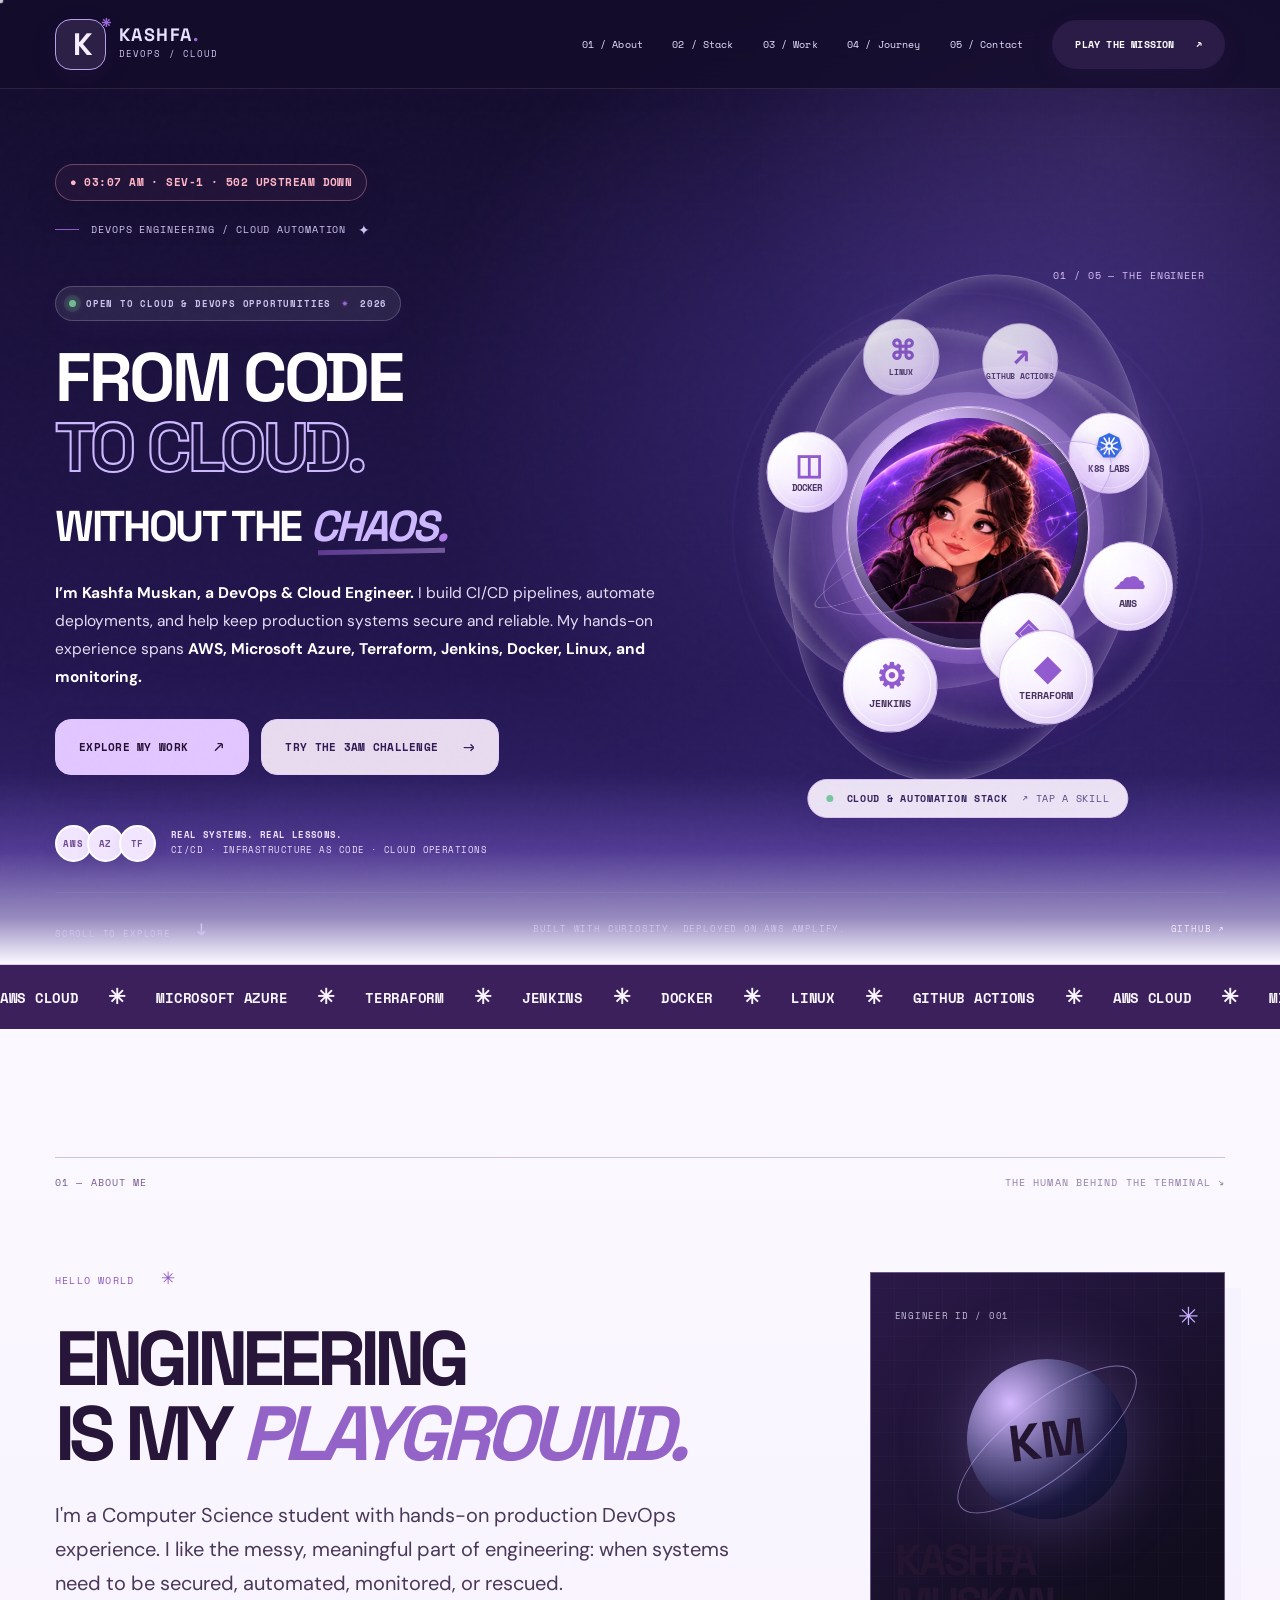
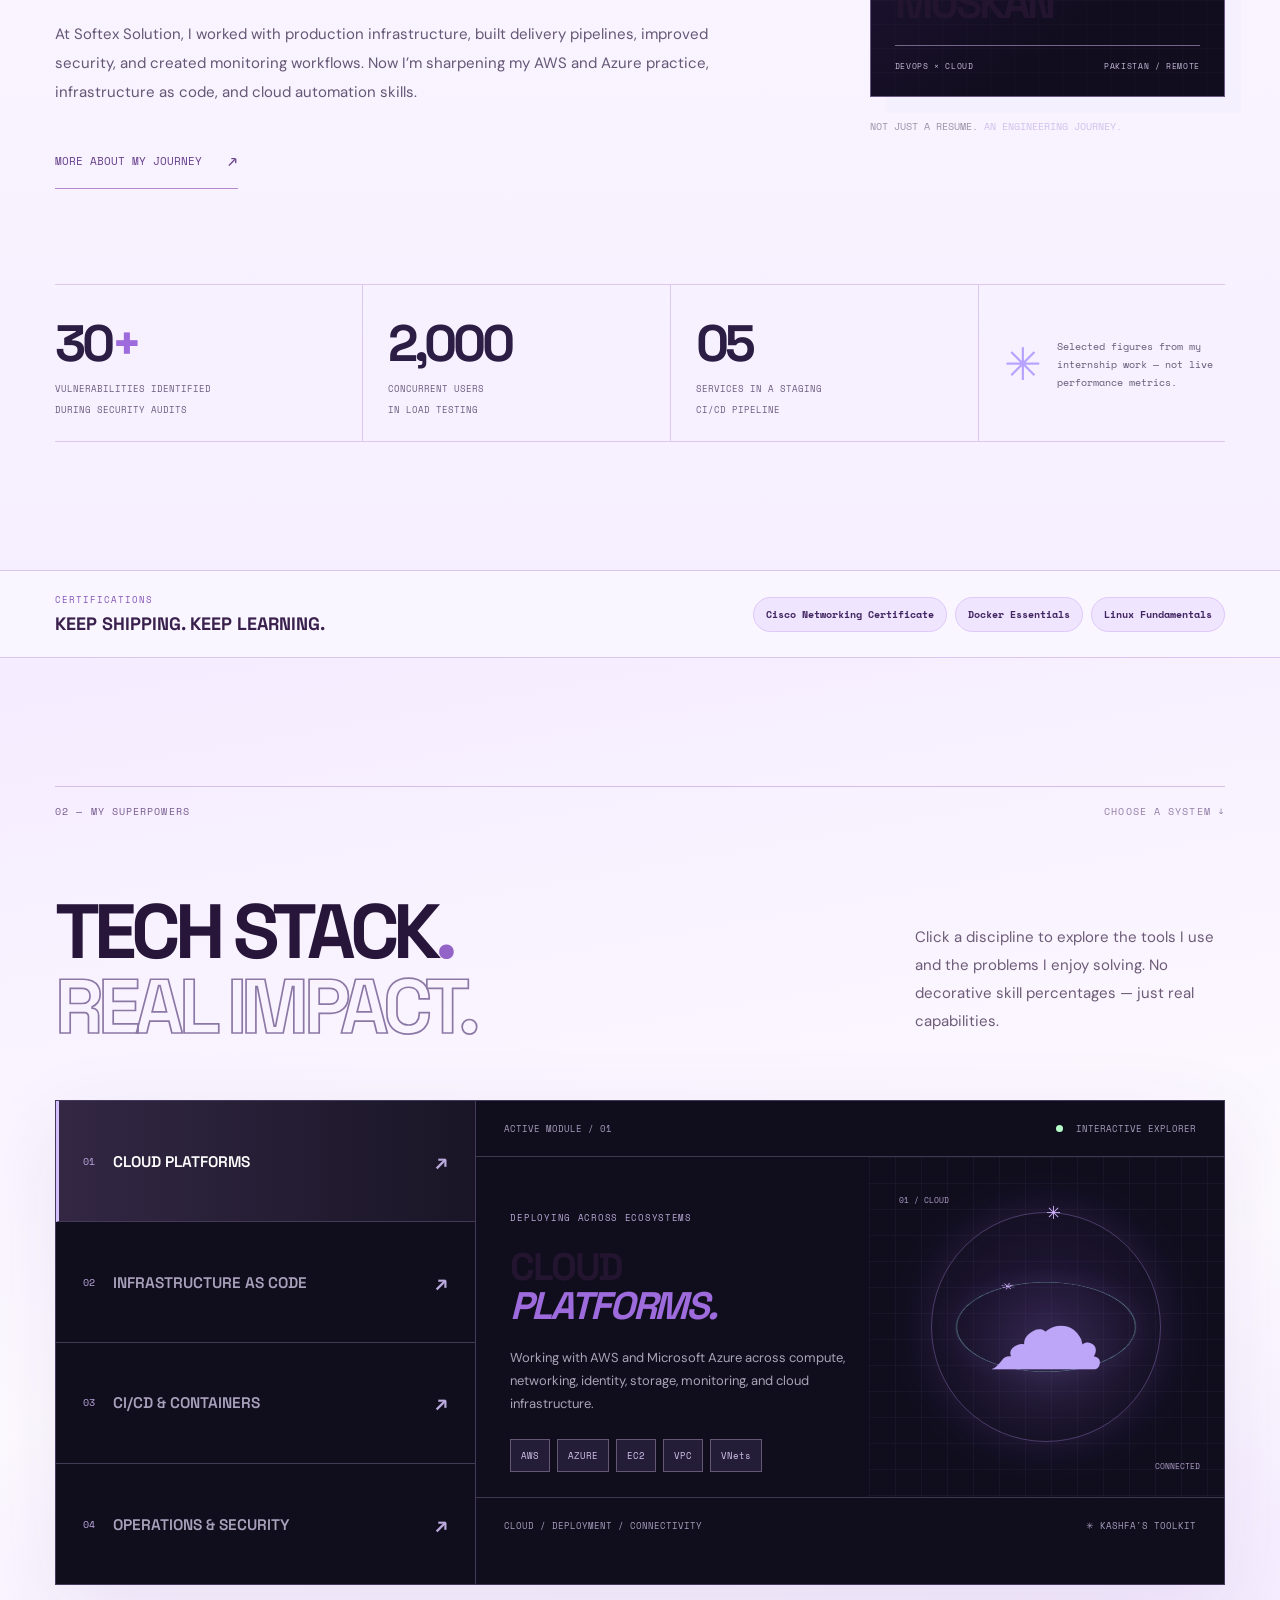
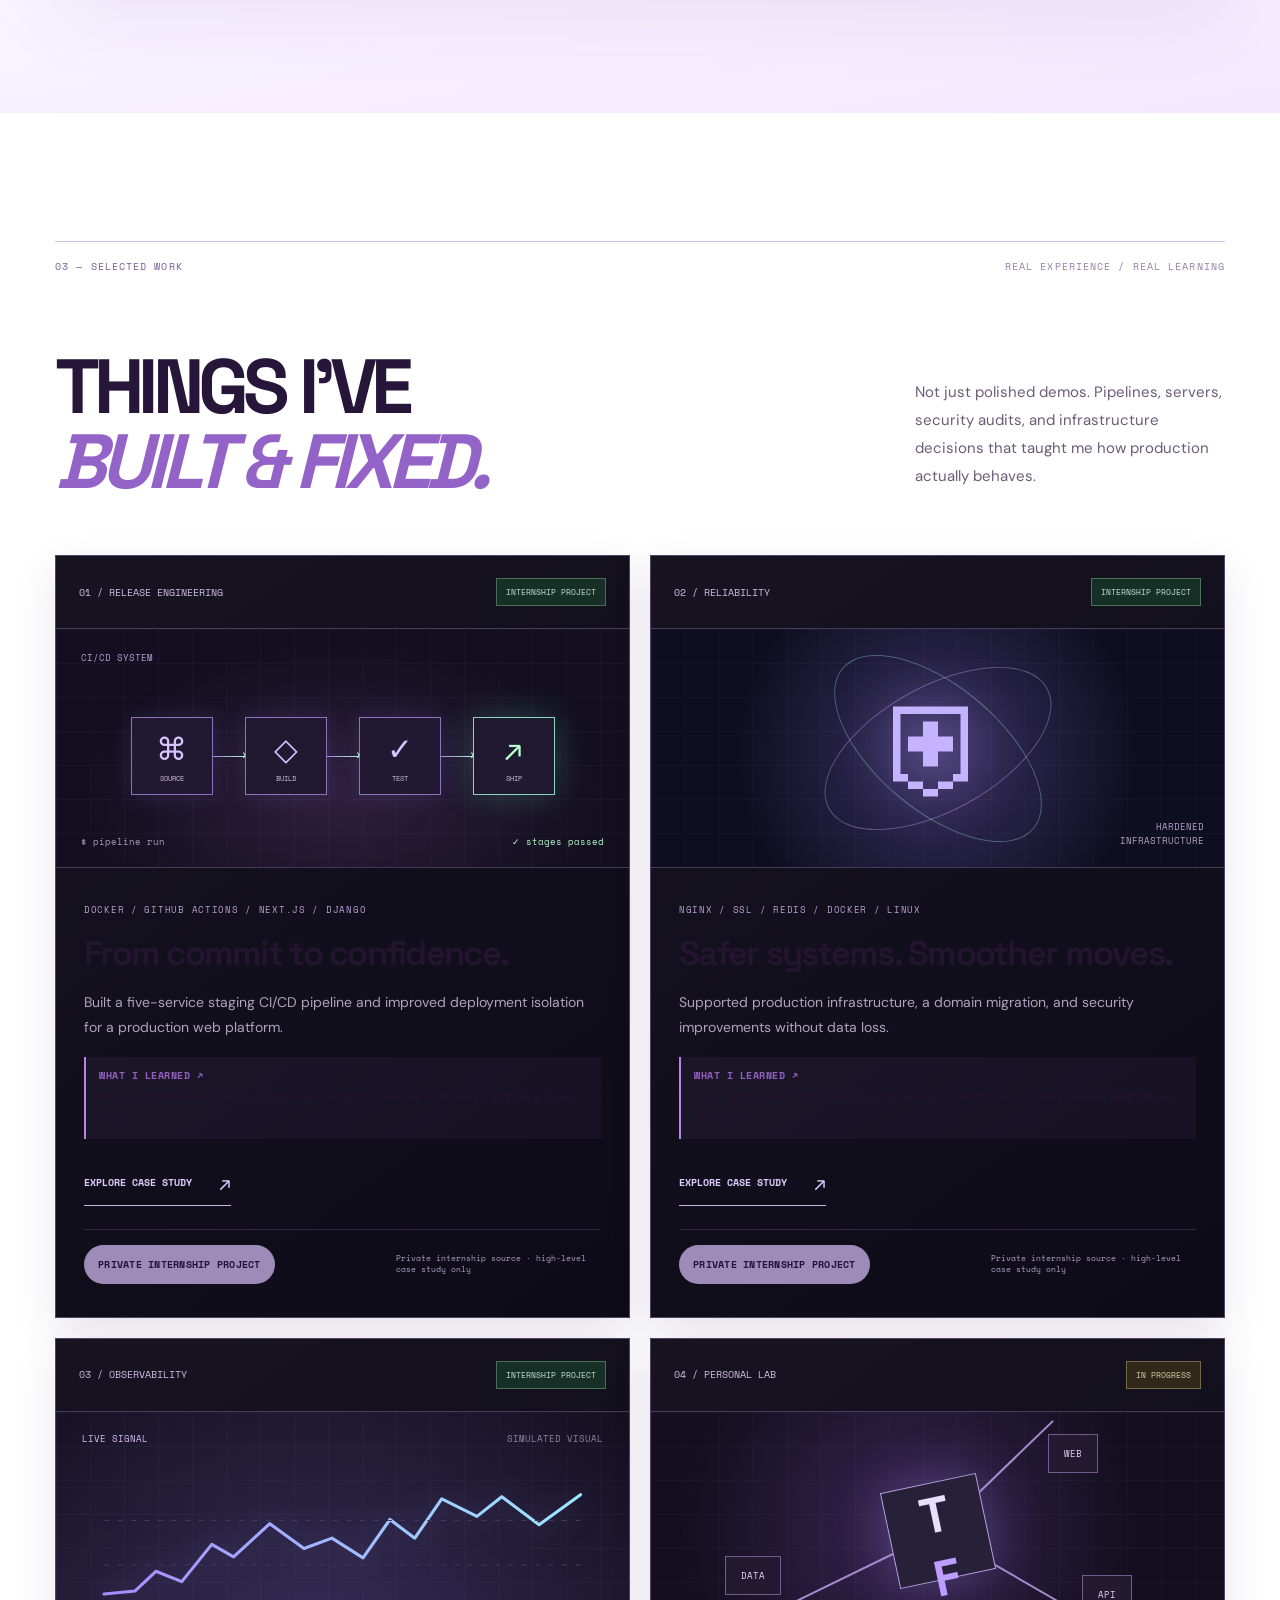
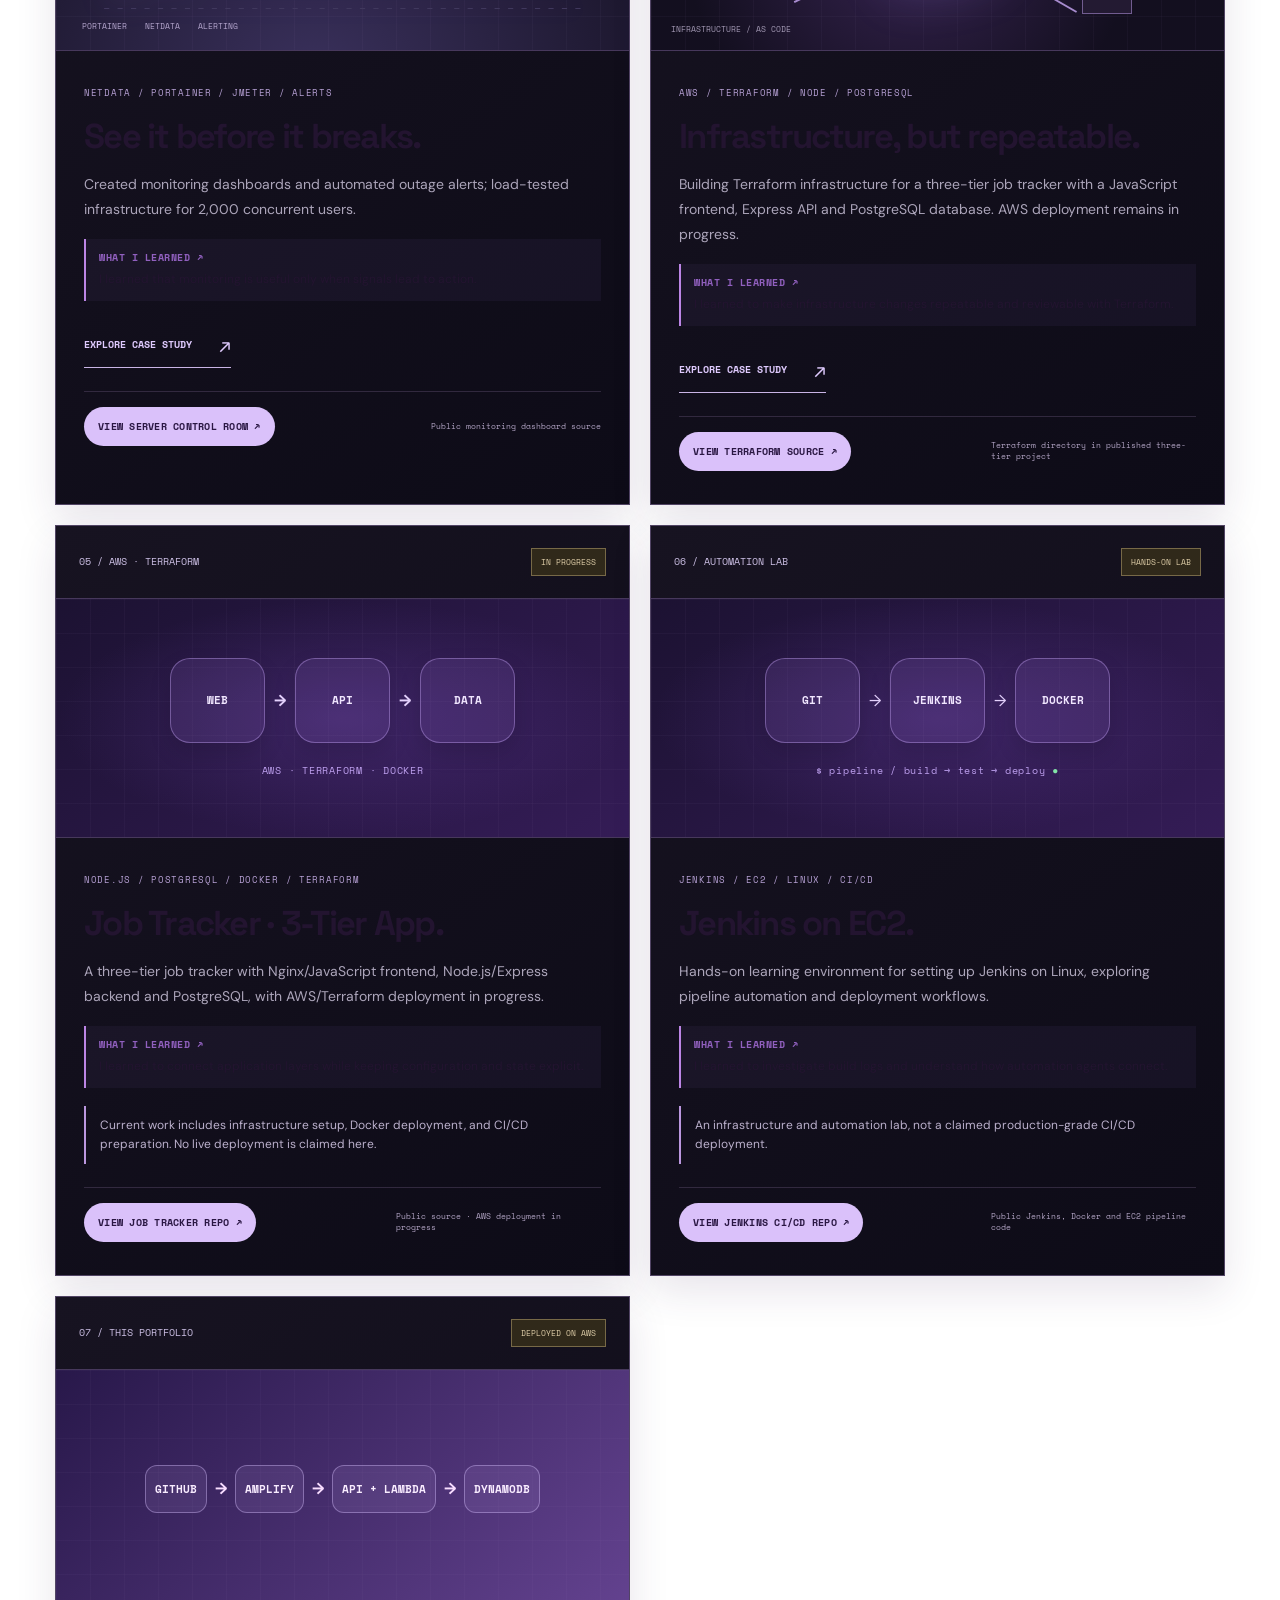
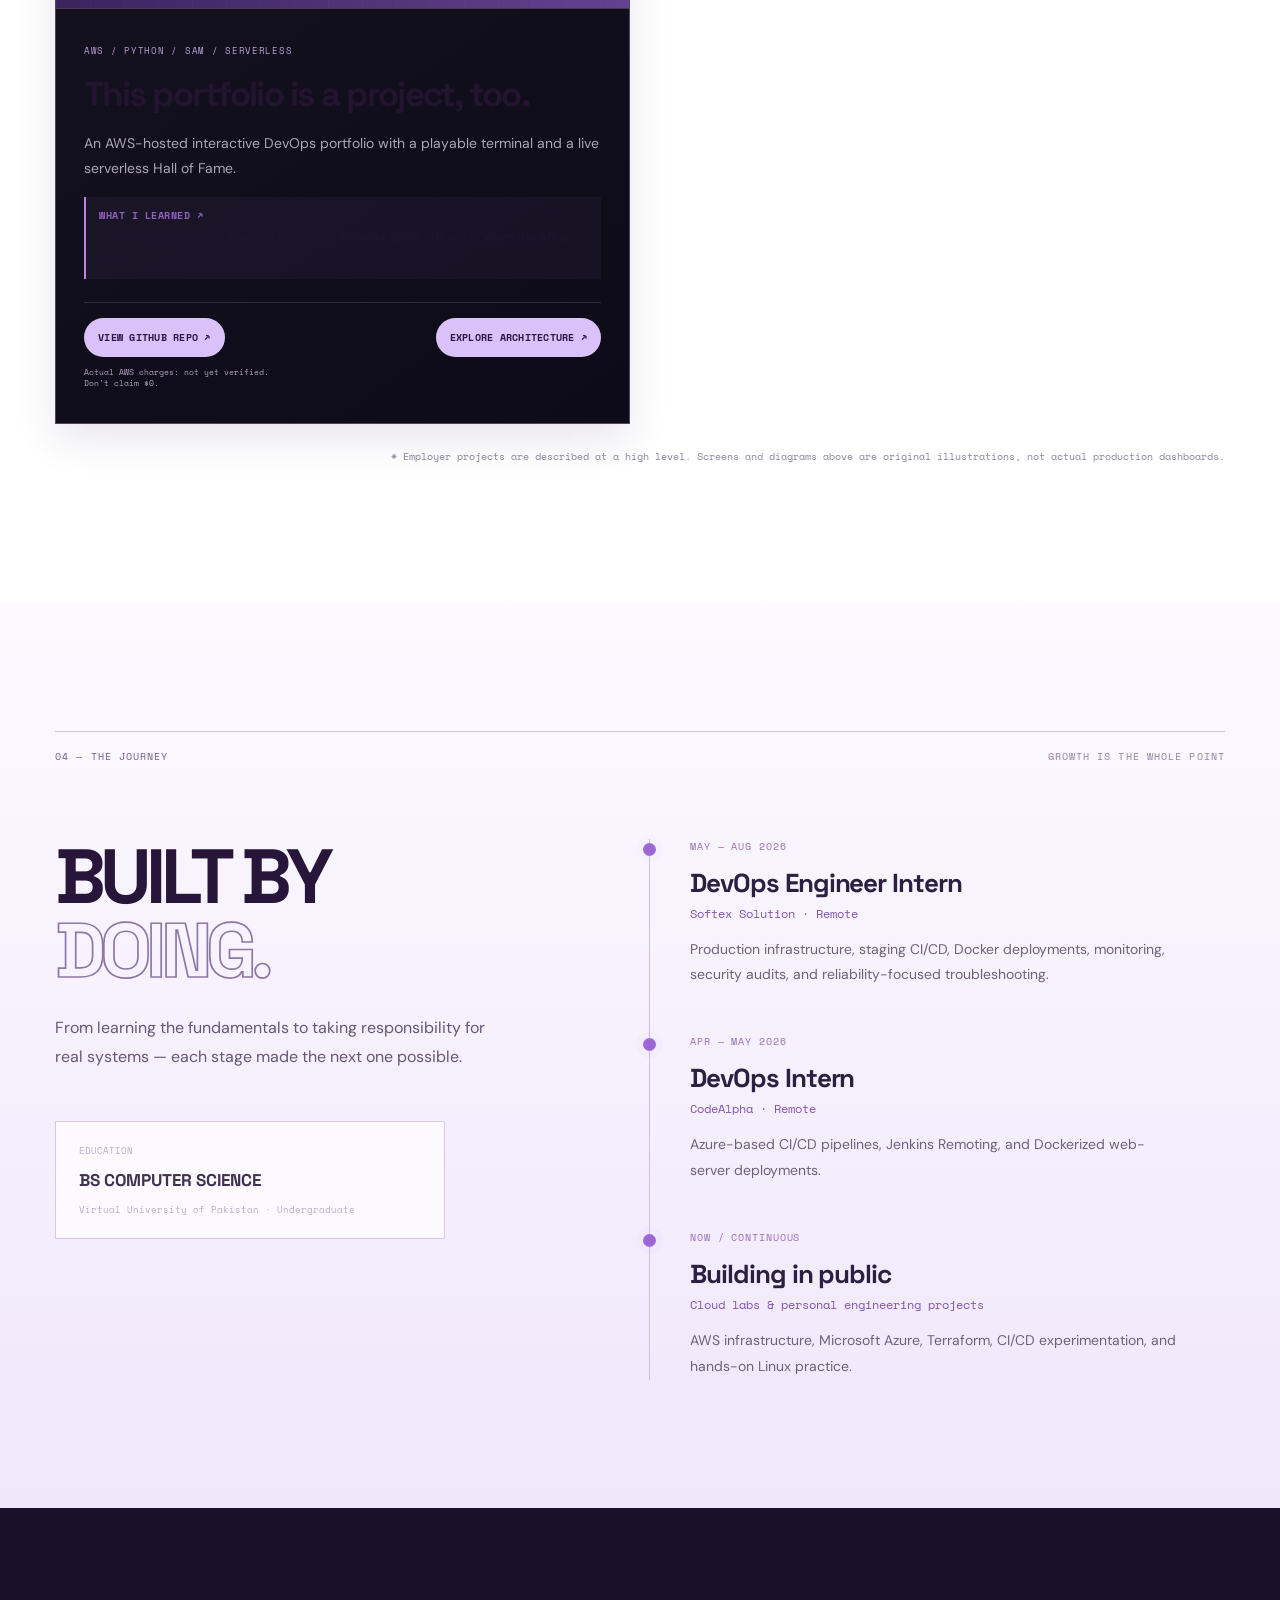
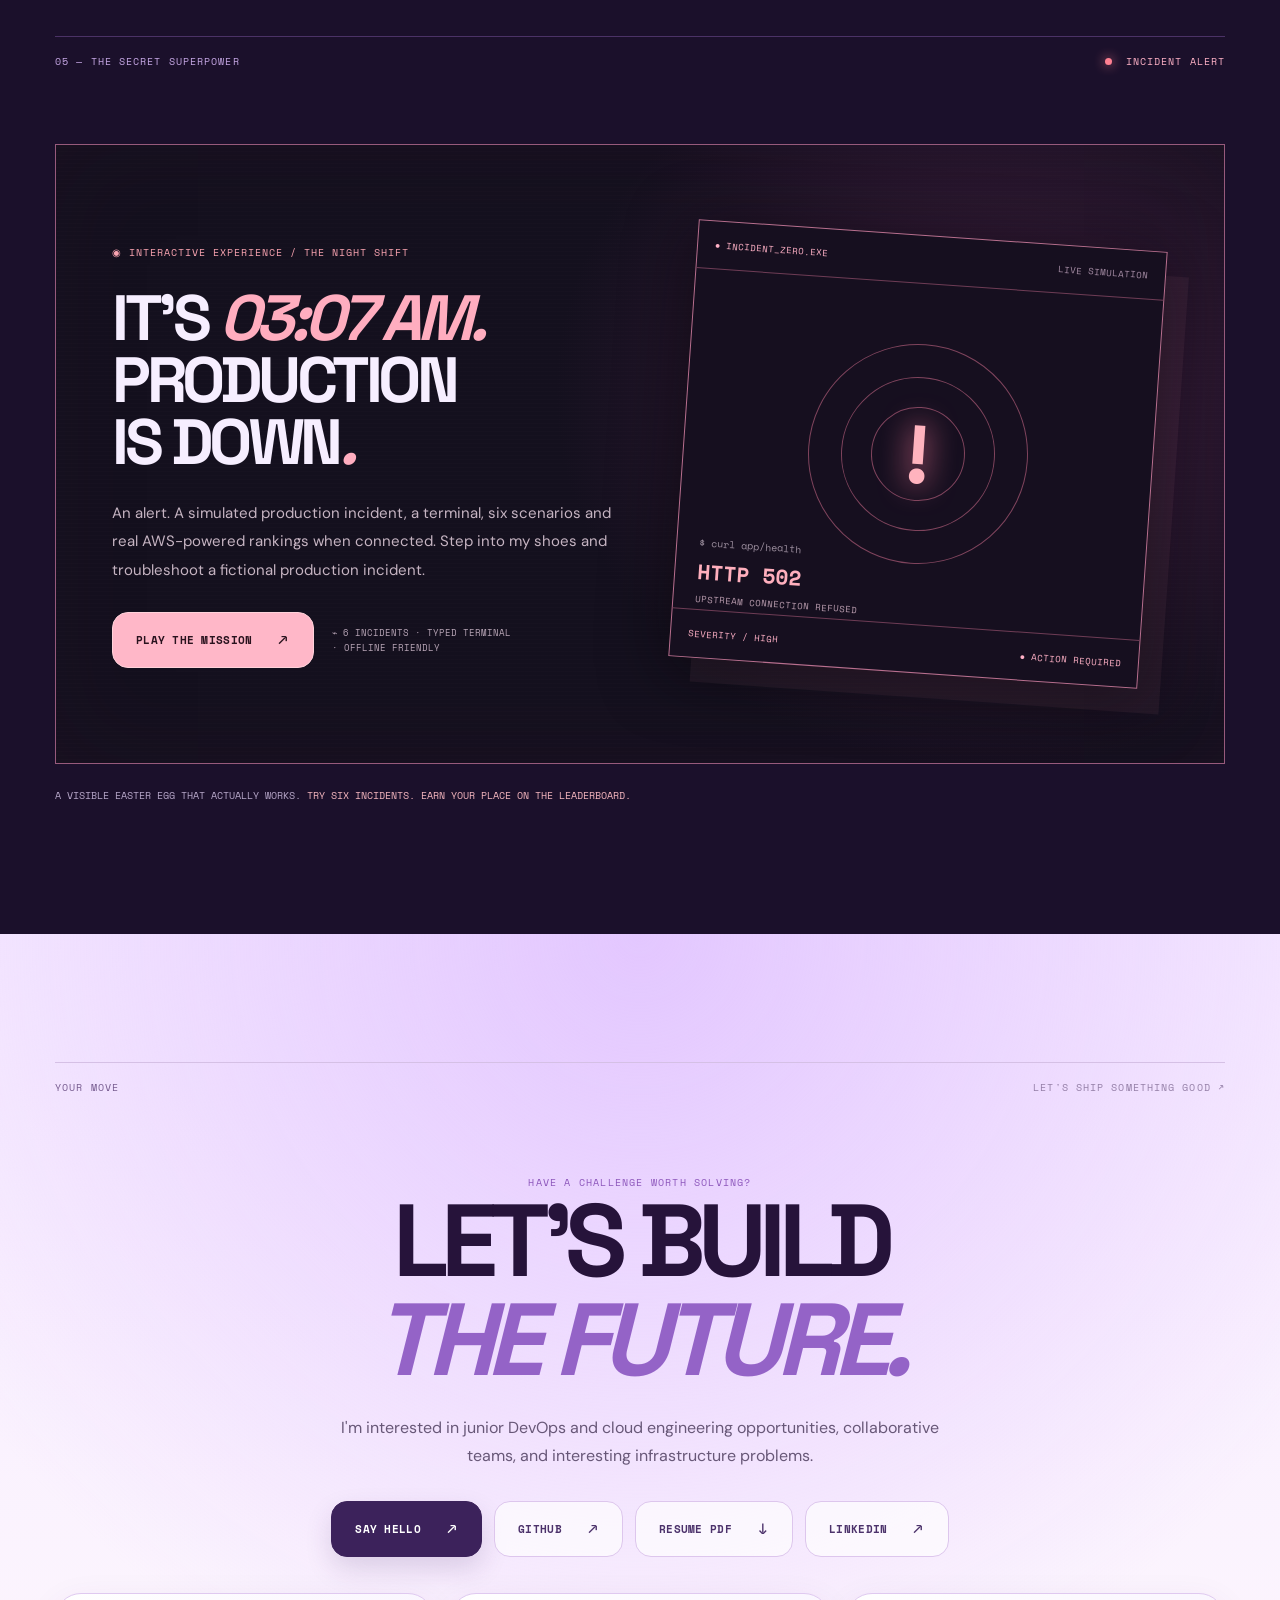
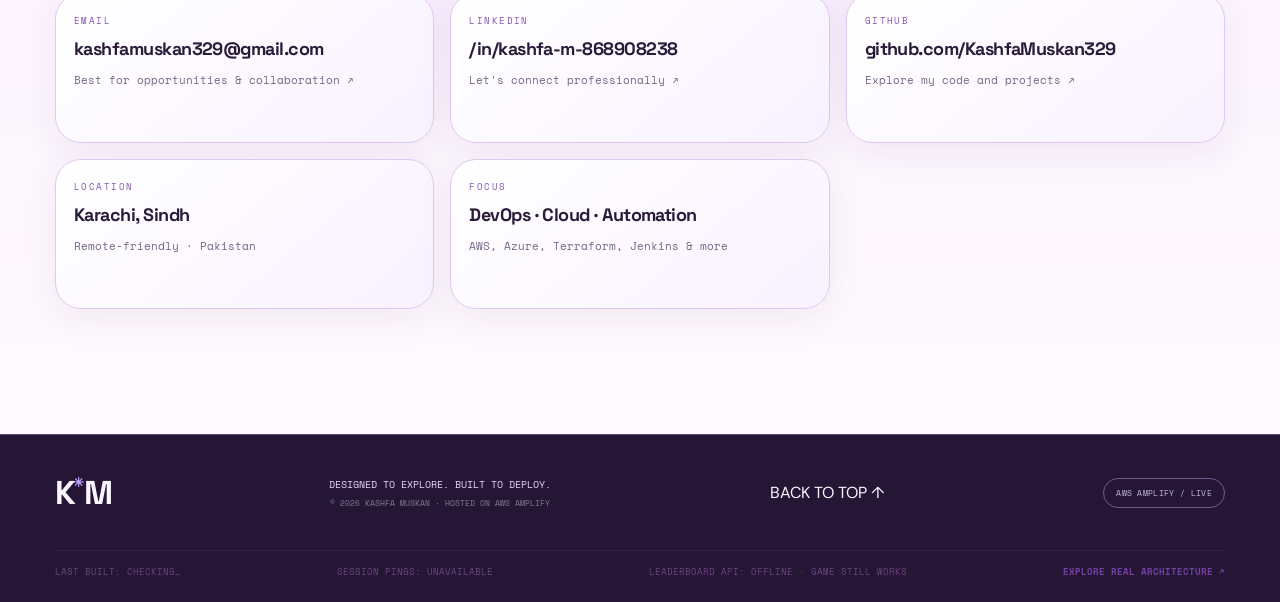
==== commit 27eac5b3: "Finalize AWS Builder submission docs and correct three-tier stack" ====
--- a/index.html
+++ b/index.html
@@ -103,7 +103,7 @@
 <article class="work-card work-card-featured tilt-card reveal"><div class="work-card-header"><span>01 / RELEASE ENGINEERING</span><span class="work-badge">INTERNSHIP PROJECT</span></div><div aria-hidden="true" class="work-visual pipeline-art"><span class="pipeline-label">CI/CD SYSTEM</span><div class="pipeline-rail"><div class="pipeline-node"><span>⌘</span><small>SOURCE</small></div><span class="pipeline-join"></span><div class="pipeline-node"><span>◇</span><small>BUILD</small></div><span class="pipeline-join"></span><div class="pipeline-node"><span>✓</span><small>TEST</small></div><span class="pipeline-join"></span><div class="pipeline-node success-node"><span>↗</span><small>SHIP</small></div></div><div class="pipeline-console">$ pipeline run <span>✓ stages passed</span></div></div><div class="work-card-content"><span class="work-kicker">DOCKER / GITHUB ACTIONS / NEXT.JS / DJANGO</span><h3>From commit to confidence.</h3><p>Built a five-service staging CI/CD pipeline and improved deployment isolation for a production web platform.</p><p class="learning-line"><strong>WHAT I LEARNED ↗</strong> I learned that deployment isolation and reliable rollback matter as much as a green build.</p><button aria-controls="work-detail-1" aria-expanded="false" class="work-expand" type="button">EXPLORE CASE STUDY <span>↗</span></button><div class="work-detail" hidden="" id="work-detail-1"><strong>THE PROBLEM</strong><p>Multi-service staging dependencies and the risk of staging releases affecting production.</p><strong>MY APPROACH</strong><p>Configured a staging delivery pipeline, troubleshot cross-stack dependencies, and used dedicated Docker containers and branch-aware GitHub Actions workflows.</p><strong>WHAT I LEARNED</strong><p>Deployments are safer when environments are explicit, isolated, and observable.</p></div><div class="project-link-row"><span class="project-link project-link-pending" title="Confidential internship source">PRIVATE INTERNSHIP PROJECT</span><span class="project-link-note">Private internship source · high-level case study only</span></div></div></article>
 <article class="work-card tilt-card reveal"><div class="work-card-header"><span>02 / RELIABILITY</span><span class="work-badge">INTERNSHIP PROJECT</span></div><div aria-hidden="true" class="work-visual reliability-art"><div class="lock-orbit lock-orbit-a"></div><div class="lock-orbit lock-orbit-b"></div><div class="shield-icon">⛨</div><span class="reliability-label">HARDENED<br/>INFRASTRUCTURE</span></div><div class="work-card-content"><span class="work-kicker">NGINX / SSL / REDIS / DOCKER / LINUX</span><h3>Safer systems. Smoother moves.</h3><p>Supported production infrastructure, a domain migration, and security improvements without data loss.</p><p class="learning-line"><strong>WHAT I LEARNED ↗</strong> I learned to plan migrations around backups, certificates, access control and failure recovery.</p><button aria-controls="work-detail-2" aria-expanded="false" class="work-expand" type="button">EXPLORE CASE STUDY <span>↗</span></button><div class="work-detail" hidden="" id="work-detail-2"><strong>THE PROBLEM</strong><p>Maintaining availability and security through infrastructure changes.</p><strong>MY APPROACH</strong><p>Reconfigured Nginx, SSL/Certbot, Redis and Docker during a production domain migration; performed security audits with the team.</p><strong>THE RESULT</strong><p>Domain migration without data loss and over 30 identified security vulnerabilities for remediation.</p></div><div class="project-link-row"><span class="project-link project-link-pending" title="Confidential internship source">PRIVATE INTERNSHIP PROJECT</span><span class="project-link-note">Private internship source · high-level case study only</span></div></div></article>
 <article class="work-card tilt-card reveal"><div class="work-card-header"><span>03 / OBSERVABILITY</span><span class="work-badge">INTERNSHIP PROJECT</span></div><div aria-hidden="true" class="work-visual monitoring-art"><div class="monitor-art-top">LIVE SIGNAL <span>SIMULATED VISUAL</span></div><svg aria-label="Decorative, simulated monitoring graph" role="img" viewbox="0 0 460 140"><defs><lineargradient id="gr" x1="0" x2="1"><stop stop-color="#a78bff"></stop><stop offset="1" stop-color="#9de7ff"></stop></lineargradient></defs><path d="M0 114L30 111L50 92L75 102L104 66L125 78L160 46L193 70L220 60L250 79L276 42L300 60L326 22L360 39L384 20L420 47L460 18" fill="none" stroke="url(#gr)" stroke-linecap="round" stroke-linejoin="round" stroke-width="3"></path><path d="M0 43H460M0 86H460M0 128H460" stroke="#40385d" stroke-dasharray="5 8"></path></svg><div class="monitor-art-bottom"><span>PORTAINER</span><span>NETDATA</span><span>ALERTING</span></div></div><div class="work-card-content"><span class="work-kicker">NETDATA / PORTAINER / JMETER / ALERTS</span><h3>See it before it breaks.</h3><p>Created monitoring dashboards and automated outage alerts; load-tested infrastructure for 2,000 concurrent users.</p><p class="learning-line"><strong>WHAT I LEARNED ↗</strong> I learned that monitoring is useful only when signals lead to action.</p><button aria-controls="work-detail-3" aria-expanded="false" class="work-expand" type="button">EXPLORE CASE STUDY <span>↗</span></button><div class="work-detail" hidden="" id="work-detail-3"><strong>THE PROBLEM</strong><p>Limited visibility into server health and container disruptions.</p><strong>MY APPROACH</strong><p>Built a real-time control room with Netdata and Portainer, added email-based outage and recovery notifications, and performed Apache JMeter load testing.</p><strong>WHY IT MATTERS</strong><p>Reliable systems require knowing what's wrong before your users report it.</p></div><div class="project-link-row"><a class="project-link" href="https://github.com/KashfaMuskan329/Server-Control-Room" target="_blank" rel="noopener noreferrer">VIEW SERVER CONTROL ROOM ↗</a><span class="project-link-note">Public monitoring dashboard source</span></div></div></article>
-<article class="work-card tilt-card reveal"><div class="work-card-header"><span>04 / PERSONAL LAB</span><span class="work-badge work-badge-progress">IN PROGRESS</span></div><div aria-hidden="true" class="work-visual terraform-art"><div class="tf-central">T<span>F</span></div><div class="tf-wire tf-wire-a"></div><div class="tf-wire tf-wire-b"></div><div class="tf-wire tf-wire-c"></div><span class="tf-node tf-node-a">WEB</span><span class="tf-node tf-node-b">API</span><span class="tf-node tf-node-c">DATA</span><div class="terraform-caption">INFRASTRUCTURE / AS CODE</div></div><div class="work-card-content"><span class="work-kicker">AWS / TERRAFORM / NODE / MONGODB</span><h3>Infrastructure, but repeatable.</h3><p>Building a Terraform-managed three-tier AWS app with a web frontend, Express backend, and MongoDB.</p><p class="learning-line"><strong>WHAT I LEARNED ↗</strong> I learned to make infrastructure changes repeatable and reviewable with Terraform.</p><button aria-controls="work-detail-4" aria-expanded="false" class="work-expand" type="button">EXPLORE CASE STUDY <span>↗</span></button><div class="work-detail" hidden="" id="work-detail-4"><strong>THE GOAL</strong><p>Define repeatable, understandable cloud infrastructure for a real application.</p><strong>THE STACK</strong><p>Frontend: HTML/CSS/JavaScript. Backend: Node/Express. Data: MongoDB. Infrastructure: AWS and Terraform.</p><strong>CURRENT STATUS</strong><p>This is an active learning/build project, not a completed production deployment.</p></div><div class="project-link-row"><a class="project-link" href="https://github.com/KashfaMuskan329/3-tier-terraform/tree/main/terraform" target="_blank" rel="noopener noreferrer">VIEW TERRAFORM SOURCE ↗</a><span class="project-link-note">Terraform directory in published three-tier project</span></div></div></article>
+<article class="work-card tilt-card reveal"><div class="work-card-header"><span>04 / PERSONAL LAB</span><span class="work-badge work-badge-progress">IN PROGRESS</span></div><div aria-hidden="true" class="work-visual terraform-art"><div class="tf-central">T<span>F</span></div><div class="tf-wire tf-wire-a"></div><div class="tf-wire tf-wire-b"></div><div class="tf-wire tf-wire-c"></div><span class="tf-node tf-node-a">WEB</span><span class="tf-node tf-node-b">API</span><span class="tf-node tf-node-c">DATA</span><div class="terraform-caption">INFRASTRUCTURE / AS CODE</div></div><div class="work-card-content"><span class="work-kicker">AWS / TERRAFORM / NODE / POSTGRESQL</span><h3>Infrastructure, but repeatable.</h3><p>Building Terraform infrastructure for a three-tier job tracker with a JavaScript frontend, Express API and PostgreSQL database. AWS deployment remains in progress.</p><p class="learning-line"><strong>WHAT I LEARNED ↗</strong> I learned to make infrastructure changes repeatable and reviewable with Terraform.</p><button aria-controls="work-detail-4" aria-expanded="false" class="work-expand" type="button">EXPLORE CASE STUDY <span>↗</span></button><div class="work-detail" hidden="" id="work-detail-4"><strong>THE GOAL</strong><p>Define repeatable, understandable cloud infrastructure for a real application.</p><strong>THE STACK</strong><p>Frontend: Nginx/HTML/CSS/JavaScript. Backend: Node/Express. Database: PostgreSQL. AWS infrastructure: Terraform (in progress).</p><strong>CURRENT STATUS</strong><p>This is an active learning/build project, not a completed production deployment.</p></div><div class="project-link-row"><a class="project-link" href="https://github.com/KashfaMuskan329/3-tier-terraform/tree/main/terraform" target="_blank" rel="noopener noreferrer">VIEW TERRAFORM SOURCE ↗</a><span class="project-link-note">Terraform directory in published three-tier project</span></div></div></article>
 <article class="work-card tilt-card reveal aws-featured"><div class="work-card-header"><span>05 / AWS · TERRAFORM</span><span class="work-badge work-badge-progress">IN PROGRESS</span></div>
 <div class="work-visual tracker-art"><div class="tracker-architecture"><span>WEB</span><b>→</b><span>API</span><b>→</b><span>DATA</span></div><div class="tracker-foot">AWS · TERRAFORM · DOCKER</div></div>
 <div class="work-card-content"><span class="work-kicker">NODE.JS / POSTGRESQL / DOCKER / TERRAFORM</span><h3>Job Tracker · 3-Tier App.</h3><p>A three-tier job tracker with Nginx/JavaScript frontend, Node.js/Express backend and PostgreSQL, with AWS/Terraform deployment in progress.</p><p class="learning-line"><strong>WHAT I LEARNED ↗</strong> I learned to connect application layers while keeping configuration and state explicit.</p><div class="work-detail-inline">Current work includes infrastructure setup, Docker deployment, and CI/CD preparation. No live deployment is claimed here.</div><div class="project-link-row"><a class="project-link" href="https://github.com/KashfaMuskan329/3-tier-terraform" target="_blank" rel="noopener noreferrer">VIEW JOB TRACKER REPO ↗</a><span class="project-link-note">Public source · AWS deployment in progress</span></div></div></article>
@@ -115,7 +115,7 @@
 <section aria-labelledby="mission-title" class="section mission-section" id="mission"><div class="shell"><div class="section-overline"><span>05 — THE SECRET SUPERPOWER</span><span class="section-overline-end section-red-dot"><span></span> INCIDENT ALERT</span></div><div class="mission-panel reveal"><div class="mission-scanlines"></div><div class="mission-copy"><span class="mission-mini">◉ INTERACTIVE EXPERIENCE / THE NIGHT SHIFT</span><h2 id="mission-title">IT'S <span>03:07 AM.</span><br/>PRODUCTION<br/>IS DOWN<span class="mission-period">.</span></h2><p>An alert. A simulated production incident, a terminal, six scenarios and real AWS-powered rankings when connected. Step into my shoes and troubleshoot a fictional production incident.</p><div class="mission-actions"><button class="btn btn-mission" id="launchGame" onclick="location.href='game.html'" type="button">PLAY THE MISSION <span>↗</span></button><span>⌁ 6 INCIDENTS · TYPED TERMINAL · OFFLINE FRIENDLY</span></div></div><div aria-label="Stylized production alert illustration" class="mission-screen"><div class="mission-screen-top"><span>● INCIDENT_ZERO.EXE</span><span>LIVE SIMULATION</span></div><div class="mission-screen-body"><div class="radar-rings"><div></div><div></div><div></div><span>!</span></div><div class="mission-screen-code"><span>$ curl app/health</span><strong>HTTP 502</strong><small>UPSTREAM CONNECTION REFUSED</small></div></div><div class="mission-screen-footer"><span>SEVERITY / HIGH</span><span class="blink-red">● ACTION REQUIRED</span></div></div></div><p class="mission-micro">A VISIBLE EASTER EGG THAT ACTUALLY WORKS. <span>TRY SIX INCIDENTS. EARN YOUR PLACE ON THE LEADERBOARD.</span></p></div></section>
 <section class="section contact-section" id="contact"><div class="shell"><div class="section-overline"><span>YOUR MOVE</span><span class="section-overline-end">LET'S SHIP SOMETHING GOOD ↗</span></div><div class="contact-main reveal"><span class="contact-eyebrow">HAVE A CHALLENGE WORTH SOLVING?</span><h2>LET'S BUILD<br/><span class="italic-bright">THE FUTURE.</span></h2><p>I'm interested in junior DevOps and cloud engineering opportunities, collaborative teams, and interesting infrastructure problems.</p><div class="contact-actions"><a class="btn btn-primary" href="mailto:kashfamuskan329@gmail.com">SAY HELLO <span>↗</span></a><a class="btn btn-secondary" href="https://github.com/KashfaMuskan329" rel="noopener noreferrer" target="_blank">GITHUB <span>↗</span></a><a class="btn btn-secondary" download="" href="resume.pdf">RESUME PDF <span>↓</span></a><a class="btn btn-secondary" href="https://linkedin.com/in/kashfa-m-868908238" rel="noopener noreferrer" target="_blank">LINKEDIN <span>↗</span></a></div><div class="contact-grid reveal"><a class="contact-card" href="mailto:kashfamuskan329@gmail.com"><small>EMAIL</small><strong>kashfamuskan329@gmail.com</strong><span>Best for opportunities &amp; collaboration ↗</span></a><a class="contact-card" href="https://linkedin.com/in/kashfa-m-868908238" rel="noopener noreferrer" target="_blank"><small>LINKEDIN</small><strong>/in/kashfa-m-868908238</strong><span>Let's connect professionally ↗</span></a><a class="contact-card" href="https://github.com/KashfaMuskan329" rel="noopener noreferrer" target="_blank"><small>GITHUB</small><strong>github.com/KashfaMuskan329</strong><span>Explore my code and projects ↗</span></a><div class="contact-card contact-card-static"><small>LOCATION</small><strong>Karachi, Sindh</strong><span>Remote-friendly · Pakistan</span></div><div class="contact-card contact-card-static"><small>FOCUS</small><strong>DevOps · Cloud · Automation</strong><span>AWS, Azure, Terraform, Jenkins &amp; more</span></div></div></div></div></section>
 </main>
-<footer class="site-footer"><div class="shell footer-content"><a class="footer-logo" href="#home">K<span>✳</span>M</a><div><span>DESIGNED TO EXPLORE. BUILT TO DEPLOY.</span><small>© 2026 KASHFA MUSKAN · HOSTED ON AWS AMPLIFY</small></div><a href="#home">BACK TO TOP ↑</a><span class="deployment-status" id="deploymentStatus">AWS AMPLIFY / LIVE</span></div><div class="shell live-status-strip"><span id="deployDate">LAST DEPLOYED: PENDING</span><span id="liveVisits">SESSION PINGS: UNAVAILABLE</span><span id="backendStatus">LEADERBOARD API: NOT CONNECTED</span><a href="game.html#architecture">EXPLORE REAL ARCHITECTURE ↗</a></div></footer>
+<footer class="site-footer"><div class="shell footer-content"><a class="footer-logo" href="#home">K<span>✳</span>M</a><div><span>DESIGNED TO EXPLORE. BUILT TO DEPLOY.</span><small>© 2026 KASHFA MUSKAN · HOSTED ON AWS AMPLIFY</small></div><a href="#home">BACK TO TOP ↑</a><span class="deployment-status" id="deploymentStatus">AWS AMPLIFY / LIVE</span></div><div class="shell live-status-strip"><span id="deployDate">LAST BUILT: CHECKING…</span><span id="liveVisits">SESSION PINGS: UNAVAILABLE</span><span id="backendStatus">LEADERBOARD API: CHECKING…</span><a href="game.html#architecture">EXPLORE REAL ARCHITECTURE ↗</a></div></footer>
 <div aria-hidden="true" class="game-overlay" hidden="" id="gameOverlay"><div class="game-backdrop" id="gameBackdrop"></div><section aria-labelledby="gameTitle" aria-modal="true" class="game-dialog" role="dialog" tabindex="-1"><div class="game-top"><div class="game-brand"><span class="game-logo">✳</span><span>INCIDENT ZERO <small>THE NIGHT SHIFT</small></span></div><div class="game-top-right"><span class="game-sev"><span></span> SEV-1 INCIDENT</span><button aria-label="Close game" class="game-close" id="closeGame" type="button">✕</button></div></div><div class="game-main"><aside class="game-sidebar"><div class="game-side-heading">MISSION CONTROL <span>© 2026</span></div><div class="game-score"><span>INCIDENT SCORE</span><strong id="gameScore">100</strong><small>REMAIN CALM. FOLLOW THE EVIDENCE.</small></div><div class="game-progress-caption">INVESTIGATION PROGRESS <span id="gameProgress">0 / 4</span></div><div class="game-progress-track"><div id="gameProgressBar"></div></div><div class="game-status-list"><div><span>●</span> SIMULATION ACTIVE</div><div><span>○</span> NO REAL SERVERS AFFECTED</div><div><span>○</span> RETRIES <strong id="gameRetries">0</strong></div></div><div class="game-side-bottom">"The best debugging tool is knowing what to inspect next."<span>— THE ENGINEER'S MINDSET</span></div></aside><div class="game-play"><div class="game-steps"><span id="gameChapter">MISSION 01 / 04</span><span>03:07:42 LOCAL SIM TIME</span></div><div class="game-console"><div class="console-bar"><span class="console-dots"><i></i><i></i><i></i></span><span>root@incident-zero:~</span><span>TERMINAL / READ-ONLY</span></div><div aria-live="polite" class="console-lines" id="gameConsole"><span class="line-prefix">$</span> curl -I https://example.test<br/><span class="log-error">HTTP/1.1 502 BAD GATEWAY</span></div></div><div aria-live="polite" id="gameContent"><div class="game-question-tag">YOUR SHIFT STARTS NOW</div><h2 id="gameTitle">THE SERVICE IS DOWN.</h2><p>Users are reporting a 502 error. You'll investigate logs, identify the root cause, and restore the app. Every decision counts — but you can always learn and retry.</p><div class="game-choice-list"><button class="game-choice game-start-choice" id="gameStart" type="button"><span>START INVESTIGATION</span><span>↗</span></button></div><p class="game-disclaimer">This is an educational simulation inspired by real DevOps work. It doesn't connect to any live AWS or employer system.</p></div><div class="game-footbar"><span>⌘ REMEMBER: EVIDENCE BEFORE ACTION</span><button id="gameRestart" type="button">↺ RESTART</button><a class="advanced-link" href="game.html">OPEN TERMINAL MODE ↗</a></div></div></div></section></div>
 </body>
 </html>
